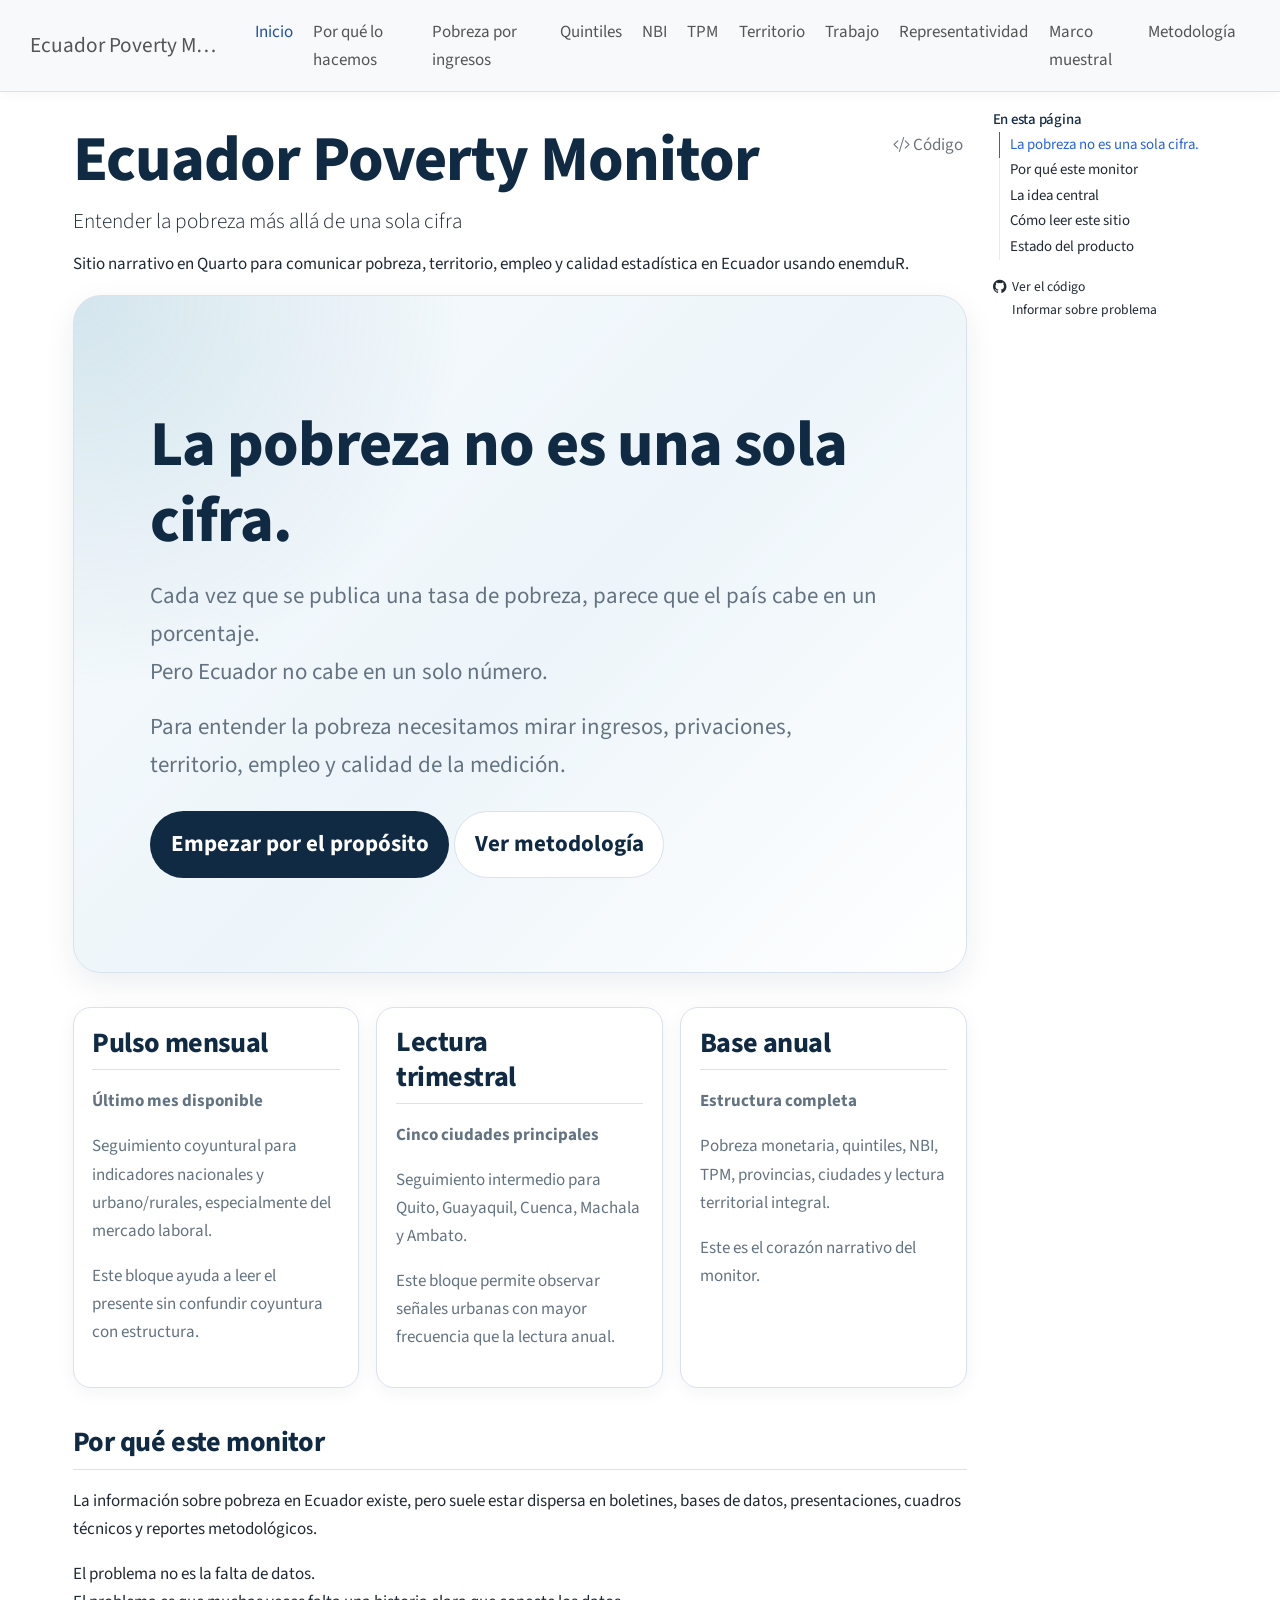
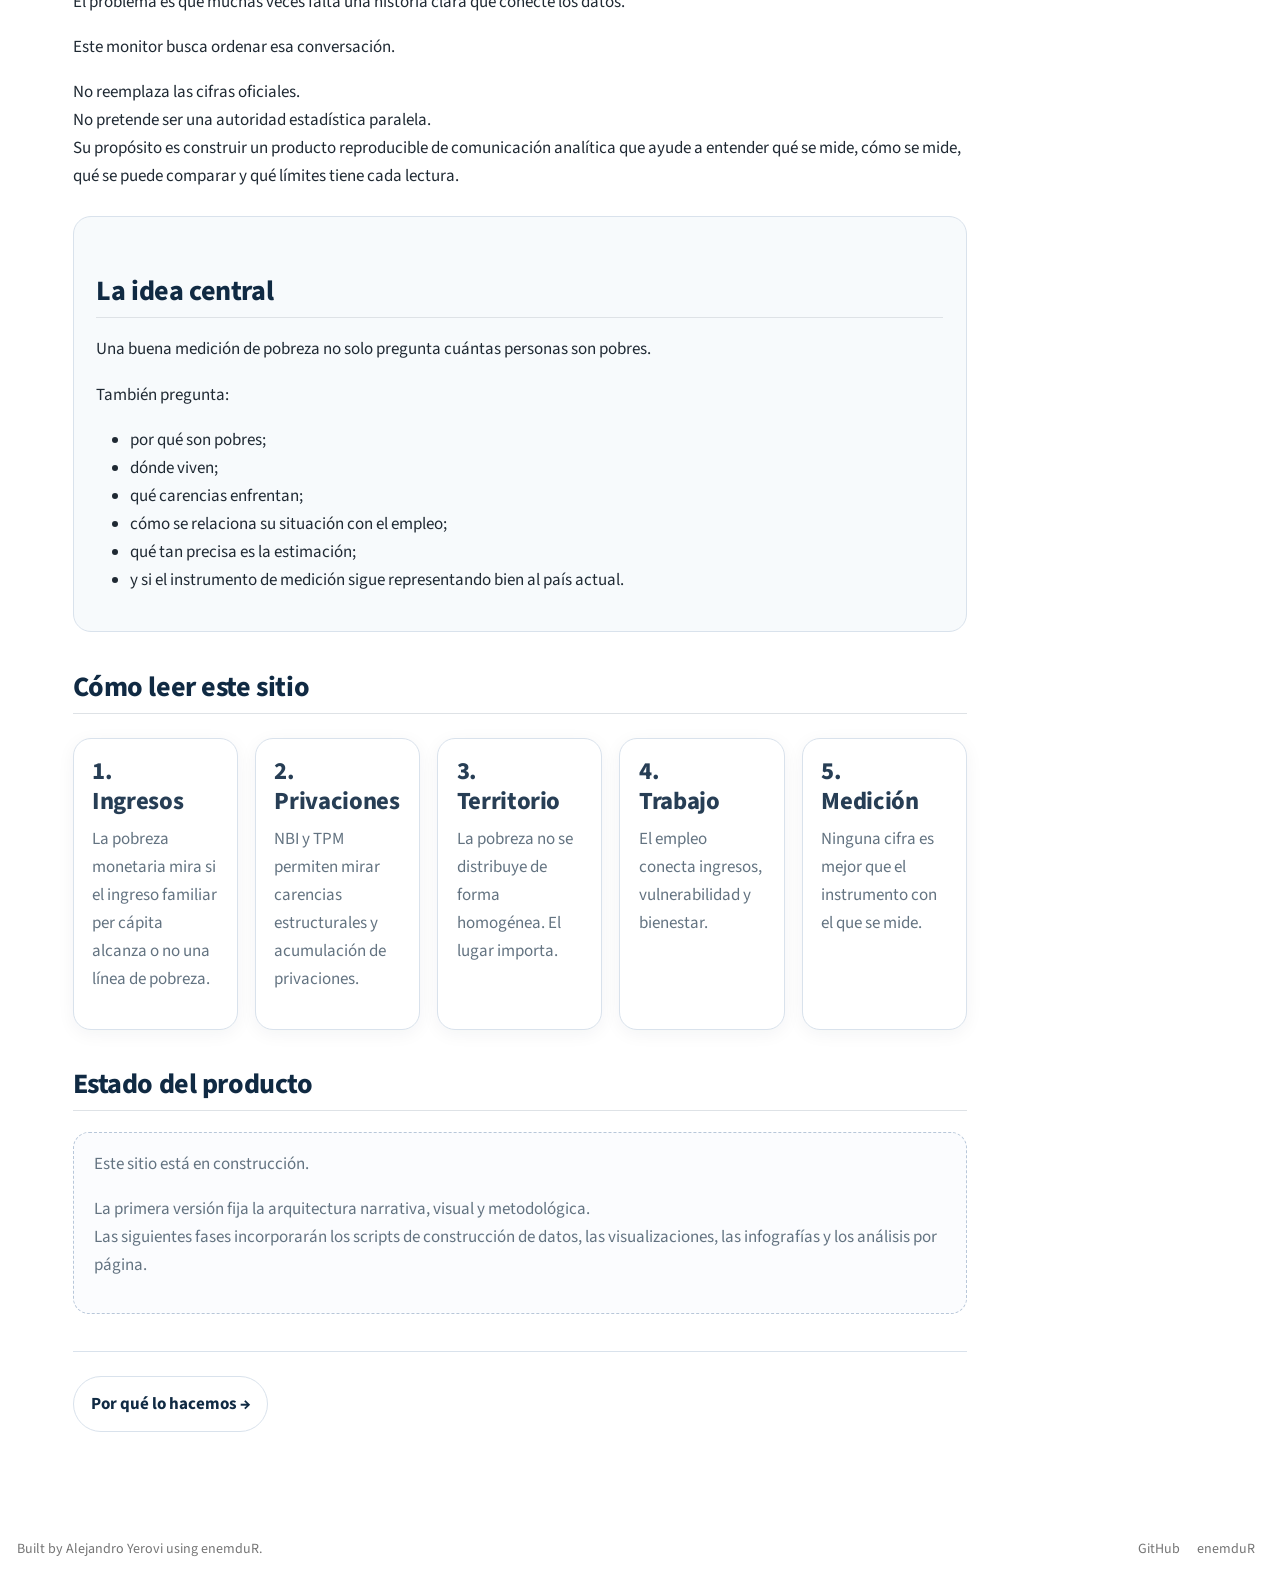
==== docs/index.html @ fe3c4739 "Create initial Quarto scaffold for Ecuador Poverty Monitor" ====
<!DOCTYPE html>
<html xmlns="http://www.w3.org/1999/xhtml" lang="es" xml:lang="es"><head>

<meta charset="utf-8">
<meta name="generator" content="quarto-1.9.37">

<meta name="viewport" content="width=device-width, initial-scale=1.0, user-scalable=yes">

<meta name="description" content="Sitio narrativo en Quarto para comunicar pobreza, territorio, empleo y calidad estadística en Ecuador usando enemduR.">

<title>Ecuador Poverty Monitor</title>
<style>
/* Default styles provided by pandoc.
** See https://pandoc.org/MANUAL.html#variables-for-html for config info.
*/
code{white-space: pre-wrap;}
span.smallcaps{font-variant: small-caps;}
div.columns{display: flex; gap: min(4vw, 1.5em);}
div.column{flex: auto; overflow-x: auto;}
div.hanging-indent{margin-left: 1.5em; text-indent: -1.5em;}
ul.task-list{list-style: none;}
ul.task-list li input[type="checkbox"] {
  width: 0.8em;
  margin: 0 0.8em 0.2em -1em; /* quarto-specific, see https://github.com/quarto-dev/quarto-cli/issues/4556 */ 
  vertical-align: middle;
}
/* CSS for syntax highlighting */
html { -webkit-text-size-adjust: 100%; }
pre > code.sourceCode { white-space: pre; position: relative; }
pre > code.sourceCode > span { display: inline-block; line-height: 1.25; }
pre > code.sourceCode > span:empty { height: 1.2em; }
.sourceCode { overflow: visible; }
code.sourceCode > span { color: inherit; text-decoration: inherit; }
div.sourceCode { margin: 1em 0; }
pre.sourceCode { margin: 0; }
@media screen {
div.sourceCode { overflow: auto; }
}
@media print {
pre > code.sourceCode { white-space: pre-wrap; }
pre > code.sourceCode > span { text-indent: -5em; padding-left: 5em; }
}
pre.numberSource code
  { counter-reset: source-line 0; }
pre.numberSource code > span
  { position: relative; left: -4em; counter-increment: source-line; }
pre.numberSource code > span > a:first-child::before
  { content: counter(source-line);
    position: relative; left: -1em; text-align: right; vertical-align: baseline;
    border: none; display: inline-block;
    -webkit-touch-callout: none; -webkit-user-select: none;
    -khtml-user-select: none; -moz-user-select: none;
    -ms-user-select: none; user-select: none;
    padding: 0 4px; width: 4em;
  }
pre.numberSource { margin-left: 3em;  padding-left: 4px; }
div.sourceCode
  {   }
@media screen {
pre > code.sourceCode > span > a:first-child::before { text-decoration: underline; }
}
</style>


<script src="site_libs/quarto-nav/quarto-nav.js"></script>
<script src="site_libs/quarto-nav/headroom.min.js"></script>
<script src="site_libs/clipboard/clipboard.min.js"></script>
<script src="site_libs/quarto-search/autocomplete.umd.js"></script>
<script src="site_libs/quarto-search/fuse.min.js"></script>
<script src="site_libs/quarto-search/quarto-search.js"></script>
<meta name="quarto:offset" content="./">
<script src="site_libs/quarto-html/quarto.js" type="module"></script>
<script src="site_libs/quarto-html/tabsets/tabsets.js" type="module"></script>
<script src="site_libs/quarto-html/popper.min.js"></script>
<script src="site_libs/quarto-html/tippy.umd.min.js"></script>
<script src="site_libs/quarto-html/anchor.min.js"></script>
<link href="site_libs/quarto-html/tippy.css" rel="stylesheet">
<link href="site_libs/quarto-html/quarto-syntax-highlighting-7f8f88aac4f3542376d5c11b86a4c14d.css" rel="stylesheet" id="quarto-text-highlighting-styles">
<script src="site_libs/bootstrap/bootstrap.min.js"></script>
<link href="site_libs/bootstrap/bootstrap-icons.css" rel="stylesheet">
<link href="site_libs/bootstrap/bootstrap-a0f9fd0d421825b736dc1bbcbcba2219.min.css" rel="stylesheet" append-hash="true" id="quarto-bootstrap" data-mode="light">
<script id="quarto-search-options" type="application/json">{
  "location": "navbar",
  "copy-button": false,
  "collapse-after": 3,
  "panel-placement": "end",
  "type": "overlay",
  "limit": 50,
  "keyboard-shortcut": [
    "f",
    "/",
    "s"
  ],
  "show-item-context": false,
  "language": {
    "search-no-results-text": "No se han encontrado resultados",
    "search-matching-documents-text": "documentos encontrados",
    "search-copy-link-title": "Copiar el enlace en la búsqueda",
    "search-hide-matches-text": "Ocultar resultados adicionales",
    "search-more-match-text": "resultado adicional en este documento",
    "search-more-matches-text": "resultados adicionales en este documento",
    "search-clear-button-title": "Borrar",
    "search-text-placeholder": "",
    "search-detached-cancel-button-title": "Cancelar",
    "search-submit-button-title": "Enviar",
    "search-label": "Buscar"
  }
}</script>
<style>html{ scroll-behavior: smooth; }</style>


<link rel="stylesheet" href="assets/css/site.css">
</head>

<body class="nav-fixed quarto-light">

<div id="quarto-search-results"></div>
  <header id="quarto-header" class="headroom fixed-top">
    <nav class="navbar navbar-expand-lg " data-bs-theme="dark">
      <div class="navbar-container container-fluid">
      <div class="navbar-brand-container mx-auto">
    <a class="navbar-brand" href="./index.html">
    <span class="navbar-title">Ecuador Poverty Monitor</span>
    </a>
  </div>
            <div id="quarto-search" class="" title="Buscar"></div>
          <button class="navbar-toggler" type="button" data-bs-toggle="collapse" data-bs-target="#navbarCollapse" aria-controls="navbarCollapse" role="menu" aria-expanded="false" aria-label="Navegación de palanca" onclick="if (window.quartoToggleHeadroom) { window.quartoToggleHeadroom(); }">
  <span class="navbar-toggler-icon"></span>
</button>
          <div class="collapse navbar-collapse" id="navbarCollapse">
            <ul class="navbar-nav navbar-nav-scroll me-auto">
  <li class="nav-item">
    <a class="nav-link active" href="./index.html" aria-current="page"> 
<span class="menu-text">Inicio</span></a>
  </li>  
  <li class="nav-item">
    <a class="nav-link" href="./pages/01_why-monitor.html"> 
<span class="menu-text">Por qué lo hacemos</span></a>
  </li>  
  <li class="nav-item">
    <a class="nav-link" href="./pages/02_income-poverty.qmd"> 
<span class="menu-text">Pobreza por ingresos</span></a>
  </li>  
  <li class="nav-item">
    <a class="nav-link" href="./pages/03_quintiles.qmd"> 
<span class="menu-text">Quintiles</span></a>
  </li>  
  <li class="nav-item">
    <a class="nav-link" href="./pages/04_nbi.qmd"> 
<span class="menu-text">NBI</span></a>
  </li>  
  <li class="nav-item">
    <a class="nav-link" href="./pages/05_tpm.qmd"> 
<span class="menu-text">TPM</span></a>
  </li>  
  <li class="nav-item">
    <a class="nav-link" href="./pages/06_territory.qmd"> 
<span class="menu-text">Territorio</span></a>
  </li>  
  <li class="nav-item">
    <a class="nav-link" href="./pages/07_labor.qmd"> 
<span class="menu-text">Trabajo</span></a>
  </li>  
  <li class="nav-item">
    <a class="nav-link" href="./pages/08_representativity.qmd"> 
<span class="menu-text">Representatividad</span></a>
  </li>  
  <li class="nav-item">
    <a class="nav-link" href="./pages/09_sampling-frame.qmd"> 
<span class="menu-text">Marco muestral</span></a>
  </li>  
  <li class="nav-item">
    <a class="nav-link" href="./methodology.qmd"> 
<span class="menu-text">Metodología</span></a>
  </li>  
</ul>
          </div> <!-- /navcollapse -->
            <div class="quarto-navbar-tools">
</div>
      </div> <!-- /container-fluid -->
    </nav>
</header>
<!-- content -->
<div id="quarto-content" class="quarto-container page-columns page-rows-contents page-layout-full page-navbar">
<!-- sidebar -->
<!-- margin-sidebar -->
    <div id="quarto-margin-sidebar" class="sidebar margin-sidebar">
        <nav id="TOC" role="doc-toc" class="toc-active">
    <h2 id="toc-title">En esta página</h2>
   
  <ul>
  <li><a href="#la-pobreza-no-es-una-sola-cifra." id="toc-la-pobreza-no-es-una-sola-cifra." class="nav-link active" data-scroll-target="#la-pobreza-no-es-una-sola-cifra.">La pobreza no es una sola cifra.</a></li>
  <li><a href="#por-qué-este-monitor" id="toc-por-qué-este-monitor" class="nav-link" data-scroll-target="#por-qué-este-monitor">Por qué este monitor</a></li>
  <li><a href="#la-idea-central" id="toc-la-idea-central" class="nav-link" data-scroll-target="#la-idea-central">La idea central</a></li>
  <li><a href="#cómo-leer-este-sitio" id="toc-cómo-leer-este-sitio" class="nav-link" data-scroll-target="#cómo-leer-este-sitio">Cómo leer este sitio</a></li>
  <li><a href="#estado-del-producto" id="toc-estado-del-producto" class="nav-link" data-scroll-target="#estado-del-producto">Estado del producto</a></li>
  </ul>
<div class="toc-actions"><ul><li><a href="https://github.com/yerovi84/ecuador-poverty-monitor/blob/main/index.qmd" class="toc-action"><i class="bi bi-github"></i>Ver el código</a></li><li><a href="https://github.com/yerovi84/ecuador-poverty-monitor/issues/new" class="toc-action"><i class="bi empty"></i>Informar sobre problema</a></li></ul></div></nav>
    </div>
<!-- main -->
<main class="content column-page-left" id="quarto-document-content">

<header id="title-block-header" class="quarto-title-block default">
<div class="quarto-title">
<div class="quarto-title-block"><div><h1 class="title">Ecuador Poverty Monitor</h1><button type="button" class="btn code-tools-button" id="quarto-code-tools-source"><i class="bi"></i> Código</button></div></div>
<p class="subtitle lead">Entender la pobreza más allá de una sola cifra</p>
</div>

<div>
  <div class="description">
    Sitio narrativo en Quarto para comunicar pobreza, territorio, empleo y calidad estadística en Ecuador usando enemduR.
  </div>
</div>


<div class="quarto-title-meta column-page-left">

    
  
    
  </div>
  


</header>


<section id="la-pobreza-no-es-una-sola-cifra." class="level1 hero-monitor">
<h1>La pobreza no es una sola cifra.</h1>
<p>Cada vez que se publica una tasa de pobreza, parece que el país cabe en un porcentaje.<br>
Pero Ecuador no cabe en un solo número.</p>
<p>Para entender la pobreza necesitamos mirar ingresos, privaciones, territorio, empleo y calidad de la medición.</p>
<div class="hero-actions">
<p><a href="./pages/01_why-monitor.html" class="btn-monitor btn-primary-monitor">Empezar por el propósito</a> <a href="methodology.qmd" class="btn-monitor btn-secondary-monitor">Ver metodología</a></p>
</div>
</section>
<div class="monitor-grid">
<section id="pulso-mensual" class="level2 monitor-card">
<h2 class="anchored" data-anchor-id="pulso-mensual">Pulso mensual</h2>
<p><strong>Último mes disponible</strong></p>
<p>Seguimiento coyuntural para indicadores nacionales y urbano/rurales, especialmente del mercado laboral.</p>
<p>Este bloque ayuda a leer el presente sin confundir coyuntura con estructura.</p>
</section>
<section id="lectura-trimestral" class="level2 monitor-card">
<h2 class="anchored" data-anchor-id="lectura-trimestral">Lectura trimestral</h2>
<p><strong>Cinco ciudades principales</strong></p>
<p>Seguimiento intermedio para Quito, Guayaquil, Cuenca, Machala y Ambato.</p>
<p>Este bloque permite observar señales urbanas con mayor frecuencia que la lectura anual.</p>
</section>
<section id="base-anual" class="level2 monitor-card">
<h2 class="anchored" data-anchor-id="base-anual">Base anual</h2>
<p><strong>Estructura completa</strong></p>
<p>Pobreza monetaria, quintiles, NBI, TPM, provincias, ciudades y lectura territorial integral.</p>
<p>Este es el corazón narrativo del monitor.</p>
</section>
</div>
<section id="por-qué-este-monitor" class="level2">
<h2 class="anchored" data-anchor-id="por-qué-este-monitor">Por qué este monitor</h2>
<p>La información sobre pobreza en Ecuador existe, pero suele estar dispersa en boletines, bases de datos, presentaciones, cuadros técnicos y reportes metodológicos.</p>
<p>El problema no es la falta de datos.<br>
El problema es que muchas veces falta una historia clara que conecte los datos.</p>
<p>Este monitor busca ordenar esa conversación.</p>
<p>No reemplaza las cifras oficiales.<br>
No pretende ser una autoridad estadística paralela.<br>
Su propósito es construir un producto reproducible de comunicación analítica que ayude a entender qué se mide, cómo se mide, qué se puede comparar y qué límites tiene cada lectura.</p>
</section>
<section id="la-idea-central" class="level2 insight-box">
<h2 class="anchored" data-anchor-id="la-idea-central">La idea central</h2>
<p>Una buena medición de pobreza no solo pregunta cuántas personas son pobres.</p>
<p>También pregunta:</p>
<ul>
<li>por qué son pobres;</li>
<li>dónde viven;</li>
<li>qué carencias enfrentan;</li>
<li>cómo se relaciona su situación con el empleo;</li>
<li>qué tan precisa es la estimación;</li>
<li>y si el instrumento de medición sigue representando bien al país actual.</li>
</ul>
</section>
<section id="cómo-leer-este-sitio" class="level2">
<h2 class="anchored" data-anchor-id="cómo-leer-este-sitio">Cómo leer este sitio</h2>
<div class="story-steps">
<section id="ingresos" class="level3 story-step">
<h3 class="anchored" data-anchor-id="ingresos">1. Ingresos</h3>
<p>La pobreza monetaria mira si el ingreso familiar per cápita alcanza o no una línea de pobreza.</p>
</section>
<section id="privaciones" class="level3 story-step">
<h3 class="anchored" data-anchor-id="privaciones">2. Privaciones</h3>
<p>NBI y TPM permiten mirar carencias estructurales y acumulación de privaciones.</p>
</section>
<section id="territorio" class="level3 story-step">
<h3 class="anchored" data-anchor-id="territorio">3. Territorio</h3>
<p>La pobreza no se distribuye de forma homogénea. El lugar importa.</p>
</section>
<section id="trabajo" class="level3 story-step">
<h3 class="anchored" data-anchor-id="trabajo">4. Trabajo</h3>
<p>El empleo conecta ingresos, vulnerabilidad y bienestar.</p>
</section>
<section id="medición" class="level3 story-step">
<h3 class="anchored" data-anchor-id="medición">5. Medición</h3>
<p>Ninguna cifra es mejor que el instrumento con el que se mide.</p>
</section>
</div>
</section>
<section id="estado-del-producto" class="level2">
<h2 class="anchored" data-anchor-id="estado-del-producto">Estado del producto</h2>
<div class="note-box">
<p>Este sitio está en construcción.</p>
<p>La primera versión fija la arquitectura narrativa, visual y metodológica.<br>
Las siguientes fases incorporarán los scripts de construcción de datos, las visualizaciones, las infografías y los análisis por página.</p>
</div>
<div class="page-nav">
<p><a href="./pages/01_why-monitor.html">Por qué lo hacemos →</a></p>
</div>


<!-- -->

</section>

</main> <!-- /main -->
<script id="quarto-html-after-body" type="application/javascript">
  window.document.addEventListener("DOMContentLoaded", function (event) {
    const icon = "";
    const anchorJS = new window.AnchorJS();
    anchorJS.options = {
      placement: 'right',
      icon: icon
    };
    anchorJS.add('.anchored');
    const isCodeAnnotation = (el) => {
      for (const clz of el.classList) {
        if (clz.startsWith('code-annotation-')) {                     
          return true;
        }
      }
      return false;
    }
    const onCopySuccess = function(e) {
      // button target
      const button = e.trigger;
      // don't keep focus
      button.blur();
      // flash "checked"
      button.classList.add('code-copy-button-checked');
      var currentTitle = button.getAttribute("title");
      button.setAttribute("title", "Copiado");
      let tooltip;
      if (window.bootstrap) {
        button.setAttribute("data-bs-toggle", "tooltip");
        button.setAttribute("data-bs-placement", "left");
        button.setAttribute("data-bs-title", "Copiado");
        tooltip = new bootstrap.Tooltip(button, 
          { trigger: "manual", 
            customClass: "code-copy-button-tooltip",
            offset: [0, -8]});
        tooltip.show();    
      }
      setTimeout(function() {
        if (tooltip) {
          tooltip.hide();
          button.removeAttribute("data-bs-title");
          button.removeAttribute("data-bs-toggle");
          button.removeAttribute("data-bs-placement");
        }
        button.setAttribute("title", currentTitle);
        button.classList.remove('code-copy-button-checked');
      }, 1000);
      // clear code selection
      e.clearSelection();
    }
    const getTextToCopy = function(trigger) {
      const outerScaffold = trigger.parentElement.cloneNode(true);
      const codeEl = outerScaffold.querySelector('code');
      for (const childEl of codeEl.children) {
        if (isCodeAnnotation(childEl)) {
          childEl.remove();
        }
      }
      return codeEl.innerText;
    }
    const clipboard = new window.ClipboardJS('.code-copy-button:not([data-in-quarto-modal])', {
      text: getTextToCopy
    });
    clipboard.on('success', onCopySuccess);
    if (window.document.getElementById('quarto-embedded-source-code-modal')) {
      const clipboardModal = new window.ClipboardJS('.code-copy-button[data-in-quarto-modal]', {
        text: getTextToCopy,
        container: window.document.getElementById('quarto-embedded-source-code-modal')
      });
      clipboardModal.on('success', onCopySuccess);
    }
    const viewSource = window.document.getElementById('quarto-view-source') ||
                       window.document.getElementById('quarto-code-tools-source');
    if (viewSource) {
      const sourceUrl = viewSource.getAttribute("data-quarto-source-url");
      viewSource.addEventListener("click", function(e) {
        if (sourceUrl) {
          // rstudio viewer pane
          if (/\bcapabilities=\b/.test(window.location)) {
            window.open(sourceUrl);
          } else {
            window.location.href = sourceUrl;
          }
        } else {
          const modal = new bootstrap.Modal(document.getElementById('quarto-embedded-source-code-modal'));
          modal.show();
        }
        return false;
      });
    }
    function toggleCodeHandler(show) {
      return function(e) {
        const detailsSrc = window.document.querySelectorAll(".cell > details > .sourceCode");
        for (let i=0; i<detailsSrc.length; i++) {
          const details = detailsSrc[i].parentElement;
          if (show) {
            details.open = true;
          } else {
            details.removeAttribute("open");
          }
        }
        const cellCodeDivs = window.document.querySelectorAll(".cell > .sourceCode");
        const fromCls = show ? "hidden" : "unhidden";
        const toCls = show ? "unhidden" : "hidden";
        for (let i=0; i<cellCodeDivs.length; i++) {
          const codeDiv = cellCodeDivs[i];
          if (codeDiv.classList.contains(fromCls)) {
            codeDiv.classList.remove(fromCls);
            codeDiv.classList.add(toCls);
          } 
        }
        return false;
      }
    }
    const hideAllCode = window.document.getElementById("quarto-hide-all-code");
    if (hideAllCode) {
      hideAllCode.addEventListener("click", toggleCodeHandler(false));
    }
    const showAllCode = window.document.getElementById("quarto-show-all-code");
    if (showAllCode) {
      showAllCode.addEventListener("click", toggleCodeHandler(true));
    }
      var localhostRegex = new RegExp(/^(?:http|https):\/\/localhost\:?[0-9]*\//);
      var mailtoRegex = new RegExp(/^mailto:/);
        var filterRegex = new RegExp("https:\/\/yerovi84\.github\.io\/ecuador-poverty-monitor");
      var isInternal = (href) => {
          return filterRegex.test(href) || localhostRegex.test(href) || mailtoRegex.test(href);
      }
      // Inspect non-navigation links and adorn them if external
     var links = window.document.querySelectorAll('a[href]:not(.nav-link):not(.navbar-brand):not(.toc-action):not(.sidebar-link):not(.sidebar-item-toggle):not(.pagination-link):not(.no-external):not([aria-hidden]):not(.dropdown-item):not(.quarto-navigation-tool):not(.about-link)');
      for (var i=0; i<links.length; i++) {
        const link = links[i];
        if (!isInternal(link.href)) {
          // undo the damage that might have been done by quarto-nav.js in the case of
          // links that we want to consider external
          if (link.dataset.originalHref !== undefined) {
            link.href = link.dataset.originalHref;
          }
            // target, if specified
            link.setAttribute("target", "_blank");
            if (link.getAttribute("rel") === null) {
              link.setAttribute("rel", "noopener");
            }
        }
      }
    function tippyHover(el, contentFn, onTriggerFn, onUntriggerFn) {
      const config = {
        allowHTML: true,
        maxWidth: 500,
        delay: 100,
        arrow: false,
        appendTo: function(el) {
            return el.parentElement;
        },
        interactive: true,
        interactiveBorder: 10,
        theme: 'quarto',
        placement: 'bottom-start',
      };
      if (contentFn) {
        config.content = contentFn;
      }
      if (onTriggerFn) {
        config.onTrigger = onTriggerFn;
      }
      if (onUntriggerFn) {
        config.onUntrigger = onUntriggerFn;
      }
      window.tippy(el, config); 
    }
    const noterefs = window.document.querySelectorAll('a[role="doc-noteref"]');
    for (var i=0; i<noterefs.length; i++) {
      const ref = noterefs[i];
      tippyHover(ref, function() {
        // use id or data attribute instead here
        let href = ref.getAttribute('data-footnote-href') || ref.getAttribute('href');
        try { href = new URL(href).hash; } catch {}
        const id = href.replace(/^#\/?/, "");
        const note = window.document.getElementById(id);
        if (note) {
          return note.innerHTML;
        } else {
          return "";
        }
      });
    }
    const xrefs = window.document.querySelectorAll('a.quarto-xref');
    const processXRef = (id, note) => {
      // Strip column container classes
      const stripColumnClz = (el) => {
        el.classList.remove("page-full", "page-columns");
        if (el.children) {
          for (const child of el.children) {
            stripColumnClz(child);
          }
        }
      }
      stripColumnClz(note)
      if (id === null || id.startsWith('sec-')) {
        // Special case sections, only their first couple elements
        const container = document.createElement("div");
        if (note.children && note.children.length > 2) {
          container.appendChild(note.children[0].cloneNode(true));
          for (let i = 1; i < note.children.length; i++) {
            const child = note.children[i];
            if (child.tagName === "P" && child.innerText === "") {
              continue;
            } else {
              container.appendChild(child.cloneNode(true));
              break;
            }
          }
          if (window.Quarto?.typesetMath) {
            window.Quarto.typesetMath(container);
          }
          return container.innerHTML
        } else {
          if (window.Quarto?.typesetMath) {
            window.Quarto.typesetMath(note);
          }
          return note.innerHTML;
        }
      } else {
        // Remove any anchor links if they are present
        const anchorLink = note.querySelector('a.anchorjs-link');
        if (anchorLink) {
          anchorLink.remove();
        }
        if (window.Quarto?.typesetMath) {
          window.Quarto.typesetMath(note);
        }
        if (note.classList.contains("callout")) {
          return note.outerHTML;
        } else {
          return note.innerHTML;
        }
      }
    }
    for (var i=0; i<xrefs.length; i++) {
      const xref = xrefs[i];
      tippyHover(xref, undefined, function(instance) {
        instance.disable();
        let url = xref.getAttribute('href');
        let hash = undefined; 
        if (url.startsWith('#')) {
          hash = url;
        } else {
          try { hash = new URL(url).hash; } catch {}
        }
        if (hash) {
          const id = hash.replace(/^#\/?/, "");
          const note = window.document.getElementById(id);
          if (note !== null) {
            try {
              const html = processXRef(id, note.cloneNode(true));
              instance.setContent(html);
            } finally {
              instance.enable();
              instance.show();
            }
          } else {
            // See if we can fetch this
            fetch(url.split('#')[0])
            .then(res => res.text())
            .then(html => {
              const parser = new DOMParser();
              const htmlDoc = parser.parseFromString(html, "text/html");
              const note = htmlDoc.getElementById(id);
              if (note !== null) {
                const html = processXRef(id, note);
                instance.setContent(html);
              } 
            }).finally(() => {
              instance.enable();
              instance.show();
            });
          }
        } else {
          // See if we can fetch a full url (with no hash to target)
          // This is a special case and we should probably do some content thinning / targeting
          fetch(url)
          .then(res => res.text())
          .then(html => {
            const parser = new DOMParser();
            const htmlDoc = parser.parseFromString(html, "text/html");
            const note = htmlDoc.querySelector('main.content');
            if (note !== null) {
              // This should only happen for chapter cross references
              // (since there is no id in the URL)
              // remove the first header
              if (note.children.length > 0 && note.children[0].tagName === "HEADER") {
                note.children[0].remove();
              }
              const html = processXRef(null, note);
              instance.setContent(html);
            } 
          }).finally(() => {
            instance.enable();
            instance.show();
          });
        }
      }, function(instance) {
      });
    }
        let selectedAnnoteEl;
        const selectorForAnnotation = ( cell, annotation) => {
          let cellAttr = 'data-code-cell="' + cell + '"';
          let lineAttr = 'data-code-annotation="' +  annotation + '"';
          const selector = 'span[' + cellAttr + '][' + lineAttr + ']';
          return selector;
        }
        const selectCodeLines = (annoteEl) => {
          const doc = window.document;
          const targetCell = annoteEl.getAttribute("data-target-cell");
          const targetAnnotation = annoteEl.getAttribute("data-target-annotation");
          const annoteSpan = window.document.querySelector(selectorForAnnotation(targetCell, targetAnnotation));
          const lines = annoteSpan.getAttribute("data-code-lines").split(",");
          const lineIds = lines.map((line) => {
            return targetCell + "-" + line;
          })
          let top = null;
          let height = null;
          let parent = null;
          if (lineIds.length > 0) {
              //compute the position of the single el (top and bottom and make a div)
              const el = window.document.getElementById(lineIds[0]);
              top = el.offsetTop;
              height = el.offsetHeight;
              parent = el.parentElement.parentElement;
            if (lineIds.length > 1) {
              const lastEl = window.document.getElementById(lineIds[lineIds.length - 1]);
              const bottom = lastEl.offsetTop + lastEl.offsetHeight;
              height = bottom - top;
            }
            if (top !== null && height !== null && parent !== null) {
              // cook up a div (if necessary) and position it 
              let div = window.document.getElementById("code-annotation-line-highlight");
              if (div === null) {
                div = window.document.createElement("div");
                div.setAttribute("id", "code-annotation-line-highlight");
                div.style.position = 'absolute';
                parent.appendChild(div);
              }
              div.style.top = top - 2 + "px";
              div.style.height = height + 4 + "px";
              div.style.left = 0;
              let gutterDiv = window.document.getElementById("code-annotation-line-highlight-gutter");
              if (gutterDiv === null) {
                gutterDiv = window.document.createElement("div");
                gutterDiv.setAttribute("id", "code-annotation-line-highlight-gutter");
                gutterDiv.style.position = 'absolute';
                const codeCell = window.document.getElementById(targetCell);
                const gutter = codeCell.querySelector('.code-annotation-gutter');
                gutter.appendChild(gutterDiv);
              }
              gutterDiv.style.top = top - 2 + "px";
              gutterDiv.style.height = height + 4 + "px";
            }
            selectedAnnoteEl = annoteEl;
          }
        };
        const unselectCodeLines = () => {
          const elementsIds = ["code-annotation-line-highlight", "code-annotation-line-highlight-gutter"];
          elementsIds.forEach((elId) => {
            const div = window.document.getElementById(elId);
            if (div) {
              div.remove();
            }
          });
          selectedAnnoteEl = undefined;
        };
          // Handle positioning of the toggle
      window.addEventListener(
        "resize",
        throttle(() => {
          elRect = undefined;
          if (selectedAnnoteEl) {
            selectCodeLines(selectedAnnoteEl);
          }
        }, 10)
      );
      function throttle(fn, ms) {
      let throttle = false;
      let timer;
        return (...args) => {
          if(!throttle) { // first call gets through
              fn.apply(this, args);
              throttle = true;
          } else { // all the others get throttled
              if(timer) clearTimeout(timer); // cancel #2
              timer = setTimeout(() => {
                fn.apply(this, args);
                timer = throttle = false;
              }, ms);
          }
        };
      }
        // Attach click handler to the DT
        const annoteDls = window.document.querySelectorAll('dt[data-target-cell]');
        for (const annoteDlNode of annoteDls) {
          annoteDlNode.addEventListener('click', (event) => {
            const clickedEl = event.target;
            if (clickedEl !== selectedAnnoteEl) {
              unselectCodeLines();
              const activeEl = window.document.querySelector('dt[data-target-cell].code-annotation-active');
              if (activeEl) {
                activeEl.classList.remove('code-annotation-active');
              }
              selectCodeLines(clickedEl);
              clickedEl.classList.add('code-annotation-active');
            } else {
              // Unselect the line
              unselectCodeLines();
              clickedEl.classList.remove('code-annotation-active');
            }
          });
        }
    const findCites = (el) => {
      const parentEl = el.parentElement;
      if (parentEl) {
        const cites = parentEl.dataset.cites;
        if (cites) {
          return {
            el,
            cites: cites.split(' ')
          };
        } else {
          return findCites(el.parentElement)
        }
      } else {
        return undefined;
      }
    };
    var bibliorefs = window.document.querySelectorAll('a[role="doc-biblioref"]');
    for (var i=0; i<bibliorefs.length; i++) {
      const ref = bibliorefs[i];
      const citeInfo = findCites(ref);
      if (citeInfo) {
        tippyHover(citeInfo.el, function() {
          var popup = window.document.createElement('div');
          citeInfo.cites.forEach(function(cite) {
            var citeDiv = window.document.createElement('div');
            citeDiv.classList.add('hanging-indent');
            citeDiv.classList.add('csl-entry');
            var biblioDiv = window.document.getElementById('ref-' + cite);
            if (biblioDiv) {
              citeDiv.innerHTML = biblioDiv.innerHTML;
            }
            popup.appendChild(citeDiv);
          });
          return popup.innerHTML;
        });
      }
    }
  });
  </script><div class="modal fade" id="quarto-embedded-source-code-modal" tabindex="-1" aria-labelledby="quarto-embedded-source-code-modal-label" aria-hidden="true"><div class="modal-dialog modal-dialog-scrollable"><div class="modal-content"><div class="modal-header"><h5 class="modal-title" id="quarto-embedded-source-code-modal-label">Ejecutar el código</h5><button class="btn-close" data-bs-dismiss="modal"></button></div><div class="modal-body"><div class="">
<div class="code-copy-outer-scaffold"><div class="sourceCode" id="cb1" data-shortcodes="false"><pre class="sourceCode markdown code-with-copy"><code class="sourceCode markdown"><span id="cb1-1"><a href="#cb1-1" aria-hidden="true" tabindex="-1"></a><span class="co">---</span></span>
<span id="cb1-2"><a href="#cb1-2" aria-hidden="true" tabindex="-1"></a><span class="an">title:</span><span class="co"> "Ecuador Poverty Monitor"</span></span>
<span id="cb1-3"><a href="#cb1-3" aria-hidden="true" tabindex="-1"></a><span class="an">subtitle:</span><span class="co"> "Entender la pobreza más allá de una sola cifra"</span></span>
<span id="cb1-4"><a href="#cb1-4" aria-hidden="true" tabindex="-1"></a><span class="an">description:</span><span class="co"> "Sitio narrativo en Quarto para comunicar pobreza, territorio, empleo y calidad estadística en Ecuador usando enemduR."</span></span>
<span id="cb1-5"><a href="#cb1-5" aria-hidden="true" tabindex="-1"></a><span class="an">format:</span></span>
<span id="cb1-6"><a href="#cb1-6" aria-hidden="true" tabindex="-1"></a><span class="co">  html:</span></span>
<span id="cb1-7"><a href="#cb1-7" aria-hidden="true" tabindex="-1"></a><span class="co">    page-layout: full</span></span>
<span id="cb1-8"><a href="#cb1-8" aria-hidden="true" tabindex="-1"></a><span class="co">---</span></span>
<span id="cb1-9"><a href="#cb1-9" aria-hidden="true" tabindex="-1"></a></span>
<span id="cb1-10"><a href="#cb1-10" aria-hidden="true" tabindex="-1"></a>::: {.hero-monitor}</span>
<span id="cb1-11"><a href="#cb1-11" aria-hidden="true" tabindex="-1"></a><span class="fu"># La pobreza no es una sola cifra.</span></span>
<span id="cb1-12"><a href="#cb1-12" aria-hidden="true" tabindex="-1"></a></span>
<span id="cb1-13"><a href="#cb1-13" aria-hidden="true" tabindex="-1"></a>Cada vez que se publica una tasa de pobreza, parece que el país cabe en un porcentaje.  </span>
<span id="cb1-14"><a href="#cb1-14" aria-hidden="true" tabindex="-1"></a>Pero Ecuador no cabe en un solo número.</span>
<span id="cb1-15"><a href="#cb1-15" aria-hidden="true" tabindex="-1"></a></span>
<span id="cb1-16"><a href="#cb1-16" aria-hidden="true" tabindex="-1"></a>Para entender la pobreza necesitamos mirar ingresos, privaciones, territorio, empleo y calidad de la medición.</span>
<span id="cb1-17"><a href="#cb1-17" aria-hidden="true" tabindex="-1"></a></span>
<span id="cb1-18"><a href="#cb1-18" aria-hidden="true" tabindex="-1"></a>::: {.hero-actions}</span>
<span id="cb1-19"><a href="#cb1-19" aria-hidden="true" tabindex="-1"></a><span class="co">[</span><span class="ot">Empezar por el propósito</span><span class="co">](pages/01_why-monitor.qmd)</span>{.btn-monitor .btn-primary-monitor}</span>
<span id="cb1-20"><a href="#cb1-20" aria-hidden="true" tabindex="-1"></a><span class="co">[</span><span class="ot">Ver metodología</span><span class="co">](methodology.qmd)</span>{.btn-monitor .btn-secondary-monitor}</span>
<span id="cb1-21"><a href="#cb1-21" aria-hidden="true" tabindex="-1"></a>:::</span>
<span id="cb1-22"><a href="#cb1-22" aria-hidden="true" tabindex="-1"></a>:::</span>
<span id="cb1-23"><a href="#cb1-23" aria-hidden="true" tabindex="-1"></a></span>
<span id="cb1-24"><a href="#cb1-24" aria-hidden="true" tabindex="-1"></a>::: {.monitor-grid}</span>
<span id="cb1-25"><a href="#cb1-25" aria-hidden="true" tabindex="-1"></a></span>
<span id="cb1-26"><a href="#cb1-26" aria-hidden="true" tabindex="-1"></a>::: {.monitor-card}</span>
<span id="cb1-27"><a href="#cb1-27" aria-hidden="true" tabindex="-1"></a><span class="fu">## Pulso mensual</span></span>
<span id="cb1-28"><a href="#cb1-28" aria-hidden="true" tabindex="-1"></a></span>
<span id="cb1-29"><a href="#cb1-29" aria-hidden="true" tabindex="-1"></a>**Último mes disponible**</span>
<span id="cb1-30"><a href="#cb1-30" aria-hidden="true" tabindex="-1"></a></span>
<span id="cb1-31"><a href="#cb1-31" aria-hidden="true" tabindex="-1"></a>Seguimiento coyuntural para indicadores nacionales y urbano/rurales, especialmente del mercado laboral.</span>
<span id="cb1-32"><a href="#cb1-32" aria-hidden="true" tabindex="-1"></a></span>
<span id="cb1-33"><a href="#cb1-33" aria-hidden="true" tabindex="-1"></a>Este bloque ayuda a leer el presente sin confundir coyuntura con estructura.</span>
<span id="cb1-34"><a href="#cb1-34" aria-hidden="true" tabindex="-1"></a>:::</span>
<span id="cb1-35"><a href="#cb1-35" aria-hidden="true" tabindex="-1"></a></span>
<span id="cb1-36"><a href="#cb1-36" aria-hidden="true" tabindex="-1"></a>::: {.monitor-card}</span>
<span id="cb1-37"><a href="#cb1-37" aria-hidden="true" tabindex="-1"></a><span class="fu">## Lectura trimestral</span></span>
<span id="cb1-38"><a href="#cb1-38" aria-hidden="true" tabindex="-1"></a></span>
<span id="cb1-39"><a href="#cb1-39" aria-hidden="true" tabindex="-1"></a>**Cinco ciudades principales**</span>
<span id="cb1-40"><a href="#cb1-40" aria-hidden="true" tabindex="-1"></a></span>
<span id="cb1-41"><a href="#cb1-41" aria-hidden="true" tabindex="-1"></a>Seguimiento intermedio para Quito, Guayaquil, Cuenca, Machala y Ambato.</span>
<span id="cb1-42"><a href="#cb1-42" aria-hidden="true" tabindex="-1"></a></span>
<span id="cb1-43"><a href="#cb1-43" aria-hidden="true" tabindex="-1"></a>Este bloque permite observar señales urbanas con mayor frecuencia que la lectura anual.</span>
<span id="cb1-44"><a href="#cb1-44" aria-hidden="true" tabindex="-1"></a>:::</span>
<span id="cb1-45"><a href="#cb1-45" aria-hidden="true" tabindex="-1"></a></span>
<span id="cb1-46"><a href="#cb1-46" aria-hidden="true" tabindex="-1"></a>::: {.monitor-card}</span>
<span id="cb1-47"><a href="#cb1-47" aria-hidden="true" tabindex="-1"></a><span class="fu">## Base anual</span></span>
<span id="cb1-48"><a href="#cb1-48" aria-hidden="true" tabindex="-1"></a></span>
<span id="cb1-49"><a href="#cb1-49" aria-hidden="true" tabindex="-1"></a>**Estructura completa**</span>
<span id="cb1-50"><a href="#cb1-50" aria-hidden="true" tabindex="-1"></a></span>
<span id="cb1-51"><a href="#cb1-51" aria-hidden="true" tabindex="-1"></a>Pobreza monetaria, quintiles, NBI, TPM, provincias, ciudades y lectura territorial integral.</span>
<span id="cb1-52"><a href="#cb1-52" aria-hidden="true" tabindex="-1"></a></span>
<span id="cb1-53"><a href="#cb1-53" aria-hidden="true" tabindex="-1"></a>Este es el corazón narrativo del monitor.</span>
<span id="cb1-54"><a href="#cb1-54" aria-hidden="true" tabindex="-1"></a>:::</span>
<span id="cb1-55"><a href="#cb1-55" aria-hidden="true" tabindex="-1"></a></span>
<span id="cb1-56"><a href="#cb1-56" aria-hidden="true" tabindex="-1"></a>:::</span>
<span id="cb1-57"><a href="#cb1-57" aria-hidden="true" tabindex="-1"></a></span>
<span id="cb1-58"><a href="#cb1-58" aria-hidden="true" tabindex="-1"></a><span class="fu">## Por qué este monitor</span></span>
<span id="cb1-59"><a href="#cb1-59" aria-hidden="true" tabindex="-1"></a></span>
<span id="cb1-60"><a href="#cb1-60" aria-hidden="true" tabindex="-1"></a>La información sobre pobreza en Ecuador existe, pero suele estar dispersa en boletines, bases de datos, presentaciones, cuadros técnicos y reportes metodológicos.</span>
<span id="cb1-61"><a href="#cb1-61" aria-hidden="true" tabindex="-1"></a></span>
<span id="cb1-62"><a href="#cb1-62" aria-hidden="true" tabindex="-1"></a>El problema no es la falta de datos.  </span>
<span id="cb1-63"><a href="#cb1-63" aria-hidden="true" tabindex="-1"></a>El problema es que muchas veces falta una historia clara que conecte los datos.</span>
<span id="cb1-64"><a href="#cb1-64" aria-hidden="true" tabindex="-1"></a></span>
<span id="cb1-65"><a href="#cb1-65" aria-hidden="true" tabindex="-1"></a>Este monitor busca ordenar esa conversación.</span>
<span id="cb1-66"><a href="#cb1-66" aria-hidden="true" tabindex="-1"></a></span>
<span id="cb1-67"><a href="#cb1-67" aria-hidden="true" tabindex="-1"></a>No reemplaza las cifras oficiales.  </span>
<span id="cb1-68"><a href="#cb1-68" aria-hidden="true" tabindex="-1"></a>No pretende ser una autoridad estadística paralela.  </span>
<span id="cb1-69"><a href="#cb1-69" aria-hidden="true" tabindex="-1"></a>Su propósito es construir un producto reproducible de comunicación analítica que ayude a entender qué se mide, cómo se mide, qué se puede comparar y qué límites tiene cada lectura.</span>
<span id="cb1-70"><a href="#cb1-70" aria-hidden="true" tabindex="-1"></a></span>
<span id="cb1-71"><a href="#cb1-71" aria-hidden="true" tabindex="-1"></a>::: {.insight-box}</span>
<span id="cb1-72"><a href="#cb1-72" aria-hidden="true" tabindex="-1"></a><span class="fu">## La idea central</span></span>
<span id="cb1-73"><a href="#cb1-73" aria-hidden="true" tabindex="-1"></a></span>
<span id="cb1-74"><a href="#cb1-74" aria-hidden="true" tabindex="-1"></a>Una buena medición de pobreza no solo pregunta cuántas personas son pobres.</span>
<span id="cb1-75"><a href="#cb1-75" aria-hidden="true" tabindex="-1"></a></span>
<span id="cb1-76"><a href="#cb1-76" aria-hidden="true" tabindex="-1"></a>También pregunta:</span>
<span id="cb1-77"><a href="#cb1-77" aria-hidden="true" tabindex="-1"></a></span>
<span id="cb1-78"><a href="#cb1-78" aria-hidden="true" tabindex="-1"></a><span class="ss">- </span>por qué son pobres;</span>
<span id="cb1-79"><a href="#cb1-79" aria-hidden="true" tabindex="-1"></a><span class="ss">- </span>dónde viven;</span>
<span id="cb1-80"><a href="#cb1-80" aria-hidden="true" tabindex="-1"></a><span class="ss">- </span>qué carencias enfrentan;</span>
<span id="cb1-81"><a href="#cb1-81" aria-hidden="true" tabindex="-1"></a><span class="ss">- </span>cómo se relaciona su situación con el empleo;</span>
<span id="cb1-82"><a href="#cb1-82" aria-hidden="true" tabindex="-1"></a><span class="ss">- </span>qué tan precisa es la estimación;</span>
<span id="cb1-83"><a href="#cb1-83" aria-hidden="true" tabindex="-1"></a><span class="ss">- </span>y si el instrumento de medición sigue representando bien al país actual.</span>
<span id="cb1-84"><a href="#cb1-84" aria-hidden="true" tabindex="-1"></a>:::</span>
<span id="cb1-85"><a href="#cb1-85" aria-hidden="true" tabindex="-1"></a></span>
<span id="cb1-86"><a href="#cb1-86" aria-hidden="true" tabindex="-1"></a><span class="fu">## Cómo leer este sitio</span></span>
<span id="cb1-87"><a href="#cb1-87" aria-hidden="true" tabindex="-1"></a></span>
<span id="cb1-88"><a href="#cb1-88" aria-hidden="true" tabindex="-1"></a>::: {.story-steps}</span>
<span id="cb1-89"><a href="#cb1-89" aria-hidden="true" tabindex="-1"></a></span>
<span id="cb1-90"><a href="#cb1-90" aria-hidden="true" tabindex="-1"></a>::: {.story-step}</span>
<span id="cb1-91"><a href="#cb1-91" aria-hidden="true" tabindex="-1"></a><span class="fu">### 1. Ingresos</span></span>
<span id="cb1-92"><a href="#cb1-92" aria-hidden="true" tabindex="-1"></a></span>
<span id="cb1-93"><a href="#cb1-93" aria-hidden="true" tabindex="-1"></a>La pobreza monetaria mira si el ingreso familiar per cápita alcanza o no una línea de pobreza.</span>
<span id="cb1-94"><a href="#cb1-94" aria-hidden="true" tabindex="-1"></a>:::</span>
<span id="cb1-95"><a href="#cb1-95" aria-hidden="true" tabindex="-1"></a></span>
<span id="cb1-96"><a href="#cb1-96" aria-hidden="true" tabindex="-1"></a>::: {.story-step}</span>
<span id="cb1-97"><a href="#cb1-97" aria-hidden="true" tabindex="-1"></a><span class="fu">### 2. Privaciones</span></span>
<span id="cb1-98"><a href="#cb1-98" aria-hidden="true" tabindex="-1"></a></span>
<span id="cb1-99"><a href="#cb1-99" aria-hidden="true" tabindex="-1"></a>NBI y TPM permiten mirar carencias estructurales y acumulación de privaciones.</span>
<span id="cb1-100"><a href="#cb1-100" aria-hidden="true" tabindex="-1"></a>:::</span>
<span id="cb1-101"><a href="#cb1-101" aria-hidden="true" tabindex="-1"></a></span>
<span id="cb1-102"><a href="#cb1-102" aria-hidden="true" tabindex="-1"></a>::: {.story-step}</span>
<span id="cb1-103"><a href="#cb1-103" aria-hidden="true" tabindex="-1"></a><span class="fu">### 3. Territorio</span></span>
<span id="cb1-104"><a href="#cb1-104" aria-hidden="true" tabindex="-1"></a></span>
<span id="cb1-105"><a href="#cb1-105" aria-hidden="true" tabindex="-1"></a>La pobreza no se distribuye de forma homogénea. El lugar importa.</span>
<span id="cb1-106"><a href="#cb1-106" aria-hidden="true" tabindex="-1"></a>:::</span>
<span id="cb1-107"><a href="#cb1-107" aria-hidden="true" tabindex="-1"></a></span>
<span id="cb1-108"><a href="#cb1-108" aria-hidden="true" tabindex="-1"></a>::: {.story-step}</span>
<span id="cb1-109"><a href="#cb1-109" aria-hidden="true" tabindex="-1"></a><span class="fu">### 4. Trabajo</span></span>
<span id="cb1-110"><a href="#cb1-110" aria-hidden="true" tabindex="-1"></a></span>
<span id="cb1-111"><a href="#cb1-111" aria-hidden="true" tabindex="-1"></a>El empleo conecta ingresos, vulnerabilidad y bienestar.</span>
<span id="cb1-112"><a href="#cb1-112" aria-hidden="true" tabindex="-1"></a>:::</span>
<span id="cb1-113"><a href="#cb1-113" aria-hidden="true" tabindex="-1"></a></span>
<span id="cb1-114"><a href="#cb1-114" aria-hidden="true" tabindex="-1"></a>::: {.story-step}</span>
<span id="cb1-115"><a href="#cb1-115" aria-hidden="true" tabindex="-1"></a><span class="fu">### 5. Medición</span></span>
<span id="cb1-116"><a href="#cb1-116" aria-hidden="true" tabindex="-1"></a></span>
<span id="cb1-117"><a href="#cb1-117" aria-hidden="true" tabindex="-1"></a>Ninguna cifra es mejor que el instrumento con el que se mide.</span>
<span id="cb1-118"><a href="#cb1-118" aria-hidden="true" tabindex="-1"></a>:::</span>
<span id="cb1-119"><a href="#cb1-119" aria-hidden="true" tabindex="-1"></a></span>
<span id="cb1-120"><a href="#cb1-120" aria-hidden="true" tabindex="-1"></a>:::</span>
<span id="cb1-121"><a href="#cb1-121" aria-hidden="true" tabindex="-1"></a></span>
<span id="cb1-122"><a href="#cb1-122" aria-hidden="true" tabindex="-1"></a><span class="fu">## Estado del producto</span></span>
<span id="cb1-123"><a href="#cb1-123" aria-hidden="true" tabindex="-1"></a></span>
<span id="cb1-124"><a href="#cb1-124" aria-hidden="true" tabindex="-1"></a>::: {.note-box}</span>
<span id="cb1-125"><a href="#cb1-125" aria-hidden="true" tabindex="-1"></a>Este sitio está en construcción.</span>
<span id="cb1-126"><a href="#cb1-126" aria-hidden="true" tabindex="-1"></a></span>
<span id="cb1-127"><a href="#cb1-127" aria-hidden="true" tabindex="-1"></a>La primera versión fija la arquitectura narrativa, visual y metodológica.  </span>
<span id="cb1-128"><a href="#cb1-128" aria-hidden="true" tabindex="-1"></a>Las siguientes fases incorporarán los scripts de construcción de datos, las visualizaciones, las infografías y los análisis por página.</span>
<span id="cb1-129"><a href="#cb1-129" aria-hidden="true" tabindex="-1"></a>:::</span>
<span id="cb1-130"><a href="#cb1-130" aria-hidden="true" tabindex="-1"></a></span>
<span id="cb1-131"><a href="#cb1-131" aria-hidden="true" tabindex="-1"></a>::: {.page-nav}</span>
<span id="cb1-132"><a href="#cb1-132" aria-hidden="true" tabindex="-1"></a><span class="co">[</span><span class="ot">Por qué lo hacemos →</span><span class="co">](pages/01_why-monitor.qmd)</span></span>
<span id="cb1-133"><a href="#cb1-133" aria-hidden="true" tabindex="-1"></a>:::</span></code></pre></div><button title="Copiar al portapapeles" class="code-copy-button" data-in-quarto-modal=""><i class="bi"></i></button></div>
</div></div></div></div></div>
</div> <!-- /content -->
<footer class="footer">
  <div class="nav-footer">
    <div class="nav-footer-left">
<p>Built by Alejandro Yerovi using enemduR.</p>
</div>   
    <div class="nav-footer-center">
      &nbsp;
    <div class="toc-actions d-sm-block d-md-none"><ul><li><a href="https://github.com/yerovi84/ecuador-poverty-monitor/blob/main/index.qmd" class="toc-action"><i class="bi bi-github"></i>Ver el código</a></li><li><a href="https://github.com/yerovi84/ecuador-poverty-monitor/issues/new" class="toc-action"><i class="bi empty"></i>Informar sobre problema</a></li></ul></div></div>
    <div class="nav-footer-right">
      <ul class="footer-items list-unstyled">
    <li class="nav-item">
    <a class="nav-link" href="https://github.com/yerovi84/ecuador-poverty-monitor">
<p>GitHub</p>
</a>
  </li>  
    <li class="nav-item">
    <a class="nav-link" href="https://github.com/yerovi84/enemduR">
<p>enemduR</p>
</a>
  </li>  
</ul>
    </div>
  </div>
</footer>




<script src="site_libs/quarto-html/zenscroll-min.js"></script>
</body></html>
---- docs/site_libs/quarto-html/tippy.css ----
.tippy-box[data-animation=fade][data-state=hidden]{opacity:0}[data-tippy-root]{max-width:calc(100vw - 10px)}.tippy-box{position:relative;background-color:#333;color:#fff;border-radius:4px;font-size:14px;line-height:1.4;white-space:normal;outline:0;transition-property:transform,visibility,opacity}.tippy-box[data-placement^=top]>.tippy-arrow{bottom:0}.tippy-box[data-placement^=top]>.tippy-arrow:before{bottom:-7px;left:0;border-width:8px 8px 0;border-top-color:initial;transform-origin:center top}.tippy-box[data-placement^=bottom]>.tippy-arrow{top:0}.tippy-box[data-placement^=bottom]>.tippy-arrow:before{top:-7px;left:0;border-width:0 8px 8px;border-bottom-color:initial;transform-origin:center bottom}.tippy-box[data-placement^=left]>.tippy-arrow{right:0}.tippy-box[data-placement^=left]>.tippy-arrow:before{border-width:8px 0 8px 8px;border-left-color:initial;right:-7px;transform-origin:center left}.tippy-box[data-placement^=right]>.tippy-arrow{left:0}.tippy-box[data-placement^=right]>.tippy-arrow:before{left:-7px;border-width:8px 8px 8px 0;border-right-color:initial;transform-origin:center right}.tippy-box[data-inertia][data-state=visible]{transition-timing-function:cubic-bezier(.54,1.5,.38,1.11)}.tippy-arrow{width:16px;height:16px;color:#333}.tippy-arrow:before{content:"";position:absolute;border-color:transparent;border-style:solid}.tippy-content{position:relative;padding:5px 9px;z-index:1}
---- docs/site_libs/quarto-html/quarto-syntax-highlighting-7f8f88aac4f3542376d5c11b86a4c14d.css ----
/* quarto syntax highlight colors */
:root {
  --quarto-hl-ot-color: #003B4F;
  --quarto-hl-at-color: #657422;
  --quarto-hl-ss-color: #20794D;
  --quarto-hl-an-color: #5E5E5E;
  --quarto-hl-fu-color: #4758AB;
  --quarto-hl-st-color: #20794D;
  --quarto-hl-cf-color: #003B4F;
  --quarto-hl-op-color: #5E5E5E;
  --quarto-hl-er-color: #AD0000;
  --quarto-hl-bn-color: #AD0000;
  --quarto-hl-al-color: #AD0000;
  --quarto-hl-va-color: #111111;
  --quarto-hl-bu-color: inherit;
  --quarto-hl-ex-color: inherit;
  --quarto-hl-pp-color: #AD0000;
  --quarto-hl-in-color: #5E5E5E;
  --quarto-hl-vs-color: #20794D;
  --quarto-hl-wa-color: #5E5E5E;
  --quarto-hl-do-color: #5E5E5E;
  --quarto-hl-im-color: #00769E;
  --quarto-hl-ch-color: #20794D;
  --quarto-hl-dt-color: #AD0000;
  --quarto-hl-fl-color: #AD0000;
  --quarto-hl-co-color: #5E5E5E;
  --quarto-hl-cv-color: #5E5E5E;
  --quarto-hl-cn-color: #8f5902;
  --quarto-hl-sc-color: #5E5E5E;
  --quarto-hl-dv-color: #AD0000;
  --quarto-hl-kw-color: #003B4F;
}

/* other quarto variables */
:root {
  --quarto-font-monospace: SFMono-Regular, Menlo, Monaco, Consolas, "Liberation Mono", "Courier New", monospace;
}

/* syntax highlight based on Pandoc's rules */
pre > code.sourceCode > span {
  color: #003B4F;
}

code.sourceCode > span {
  color: #003B4F;
}

div.sourceCode,
div.sourceCode pre.sourceCode {
  color: #003B4F;
}

/* Normal */
code span {
  color: #003B4F;
}

/* Alert */
code span.al {
  color: #AD0000;
  font-style: inherit;
}

/* Annotation */
code span.an {
  color: #5E5E5E;
  font-style: inherit;
}

/* Attribute */
code span.at {
  color: #657422;
  font-style: inherit;
}

/* BaseN */
code span.bn {
  color: #AD0000;
  font-style: inherit;
}

/* BuiltIn */
code span.bu {
  font-style: inherit;
}

/* ControlFlow */
code span.cf {
  color: #003B4F;
  font-weight: bold;
  font-style: inherit;
}

/* Char */
code span.ch {
  color: #20794D;
  font-style: inherit;
}

/* Constant */
code span.cn {
  color: #8f5902;
  font-style: inherit;
}

/* Comment */
code span.co {
  color: #5E5E5E;
  font-style: inherit;
}

/* CommentVar */
code span.cv {
  color: #5E5E5E;
  font-style: italic;
}

/* Documentation */
code span.do {
  color: #5E5E5E;
  font-style: italic;
}

/* DataType */
code span.dt {
  color: #AD0000;
  font-style: inherit;
}

/* DecVal */
code span.dv {
  color: #AD0000;
  font-style: inherit;
}

/* Error */
code span.er {
  color: #AD0000;
  font-style: inherit;
}

/* Extension */
code span.ex {
  font-style: inherit;
}

/* Float */
code span.fl {
  color: #AD0000;
  font-style: inherit;
}

/* Function */
code span.fu {
  color: #4758AB;
  font-style: inherit;
}

/* Import */
code span.im {
  color: #00769E;
  font-style: inherit;
}

/* Information */
code span.in {
  color: #5E5E5E;
  font-style: inherit;
}

/* Keyword */
code span.kw {
  color: #003B4F;
  font-weight: bold;
  font-style: inherit;
}

/* Operator */
code span.op {
  color: #5E5E5E;
  font-style: inherit;
}

/* Other */
code span.ot {
  color: #003B4F;
  font-style: inherit;
}

/* Preprocessor */
code span.pp {
  color: #AD0000;
  font-style: inherit;
}

/* SpecialChar */
code span.sc {
  color: #5E5E5E;
  font-style: inherit;
}

/* SpecialString */
code span.ss {
  color: #20794D;
  font-style: inherit;
}

/* String */
code span.st {
  color: #20794D;
  font-style: inherit;
}

/* Variable */
code span.va {
  color: #111111;
  font-style: inherit;
}

/* VerbatimString */
code span.vs {
  color: #20794D;
  font-style: inherit;
}

/* Warning */
code span.wa {
  color: #5E5E5E;
  font-style: italic;
}

.prevent-inlining {
  content: "</";
}

/*# sourceMappingURL=789ad8cd35626ba772517505b42a116e.css.map */
---- docs/assets/css/site.css ----
:root {
  --epm-navy: #102a43;
  --epm-blue: #1f5f8b;
  --epm-blue-soft: #e8f1f8;
  --epm-cyan: #2f80a8;
  --epm-ink: #1f2933;
  --epm-muted: #637381;
  --epm-border: #d9e2ec;
  --epm-bg: #f7fafc;
  --epm-white: #ffffff;
  --epm-warn: #b7791f;
  --epm-warn-bg: #fff8e6;
  --epm-good: #1f7a4d;
  --epm-bad: #b42318;
  --epm-shadow: 0 10px 30px rgba(16, 42, 67, 0.08);
}

body {
  color: var(--epm-ink);
  font-size: 1rem;
  line-height: 1.65;
  background: var(--epm-white);
}

.navbar {
  border-bottom: 1px solid var(--epm-border);
  box-shadow: 0 2px 12px rgba(16, 42, 67, 0.04);
}

h1,
h2,
h3,
h4 {
  color: var(--epm-navy);
  font-weight: 750;
  letter-spacing: -0.015em;
}

h1 {
  font-size: clamp(2rem, 5vw, 4rem);
}

h2 {
  margin-top: 2.2rem;
}

a {
  color: var(--epm-blue);
}

.hero-monitor {
  background:
    radial-gradient(circle at top left, rgba(47, 128, 168, 0.18), transparent 35%),
    linear-gradient(135deg, #f8fbfd 0%, #edf5fa 52%, #ffffff 100%);
  border: 1px solid var(--epm-border);
  border-radius: 28px;
  padding: clamp(2rem, 6vw, 5rem);
  margin: 1rem 0 2rem 0;
  box-shadow: var(--epm-shadow);
}

.hero-monitor h1 {
  max-width: 820px;
  margin-bottom: 1rem;
}

.hero-monitor p {
  max-width: 760px;
  font-size: clamp(1.1rem, 2vw, 1.35rem);
  color: var(--epm-muted);
}

.hero-actions {
  display: flex;
  flex-wrap: wrap;
  gap: 0.8rem;
  margin-top: 1.6rem;
}

.btn-monitor {
  display: inline-block;
  padding: 0.8rem 1.15rem;
  border-radius: 999px;
  text-decoration: none;
  font-weight: 700;
  border: 1px solid transparent;
}

.btn-primary-monitor {
  background: var(--epm-navy);
  color: var(--epm-white);
}

.btn-primary-monitor:hover {
  color: var(--epm-white);
  background: var(--epm-blue);
}

.btn-secondary-monitor {
  background: var(--epm-white);
  color: var(--epm-navy);
  border-color: var(--epm-border);
}

.btn-secondary-monitor:hover {
  background: var(--epm-blue-soft);
  color: var(--epm-navy);
}

.monitor-grid,
.three-layer-grid,
.method-grid,
.period-grid,
.story-steps {
  display: grid;
  gap: 1rem;
  margin: 1.4rem 0 2rem 0;
}

.monitor-grid {
  grid-template-columns: repeat(3, minmax(0, 1fr));
}

.three-layer-grid {
  grid-template-columns: repeat(3, minmax(0, 1fr));
}

.method-grid {
  grid-template-columns: repeat(3, minmax(0, 1fr));
}

.period-grid {
  grid-template-columns: repeat(3, minmax(0, 1fr));
}

.story-steps {
  grid-template-columns: repeat(5, minmax(0, 1fr));
}

.monitor-card,
.layer-card,
.method-card,
.period-card,
.story-step {
  background: var(--epm-white);
  border: 1px solid var(--epm-border);
  border-radius: 18px;
  padding: 1.1rem;
  box-shadow: 0 4px 18px rgba(16, 42, 67, 0.05);
}

.monitor-card h2,
.layer-card h3,
.method-card h3,
.period-card h3,
.story-step h3 {
  margin-top: 0;
}

.monitor-card p,
.layer-card p,
.method-card p,
.period-card p,
.story-step p {
  color: var(--epm-muted);
}

.lead-box {
  background: linear-gradient(135deg, #f7fbff 0%, #eef6fb 100%);
  border: 1px solid var(--epm-border);
  border-left: 6px solid var(--epm-blue);
  border-radius: 18px;
  padding: 1.2rem 1.35rem;
  margin-bottom: 1.5rem;
}

.insight-box {
  background: var(--epm-bg);
  border: 1px solid var(--epm-border);
  border-radius: 18px;
  padding: 1.2rem 1.35rem;
  margin: 1.5rem 0;
}

.note-box {
  background: #fbfcfe;
  border: 1px dashed #b8c7d9;
  border-radius: 16px;
  padding: 1rem 1.2rem;
  margin: 1.2rem 0;
  color: var(--epm-muted);
}

.alert-box {
  background: var(--epm-warn-bg);
  border-left: 5px solid var(--epm-warn);
  border-radius: 14px;
  padding: 1rem 1.2rem;
  margin: 1.4rem 0;
}

.quote-box {
  background: var(--epm-navy);
  color: var(--epm-white);
  border-radius: 22px;
  padding: 1.4rem 1.6rem;
  margin: 1.5rem 0;
  font-size: 1.35rem;
  font-weight: 700;
  letter-spacing: -0.01em;
}

.quote-box p {
  margin: 0;
}

.page-nav {
  display: flex;
  justify-content: space-between;
  gap: 1rem;
  margin-top: 2.2rem;
  padding-top: 1.4rem;
  border-top: 1px solid var(--epm-border);
}

.page-nav a {
  display: inline-block;
  text-decoration: none;
  color: var(--epm-navy);
  font-weight: 700;
  padding: 0.75rem 1rem;
  border: 1px solid var(--epm-border);
  border-radius: 999px;
  background: var(--epm-white);
  transition: background 0.2s ease, border-color 0.2s ease, transform 0.2s ease;
}

.page-nav a:hover {
  background: var(--epm-blue-soft);
  border-color: var(--epm-blue);
  transform: translateY(-1px);
}

.small-muted {
  color: var(--epm-muted);
  font-size: 0.92rem;
}

.good {
  color: var(--epm-good);
}

.warn {
  color: var(--epm-warn);
}

.bad {
  color: var(--epm-bad);
}

@media (max-width: 1100px) {
  .story-steps {
    grid-template-columns: repeat(2, minmax(0, 1fr));
  }

  .monitor-grid,
  .three-layer-grid,
  .method-grid,
  .period-grid {
    grid-template-columns: repeat(2, minmax(0, 1fr));
  }
}

@media (max-width: 720px) {
  .hero-monitor {
    padding: 1.5rem;
    border-radius: 20px;
  }

  .monitor-grid,
  .three-layer-grid,
  .method-grid,
  .period-grid,
  .story-steps {
    grid-template-columns: 1fr;
  }

  .page-nav {
    flex-direction: column;
  }
}
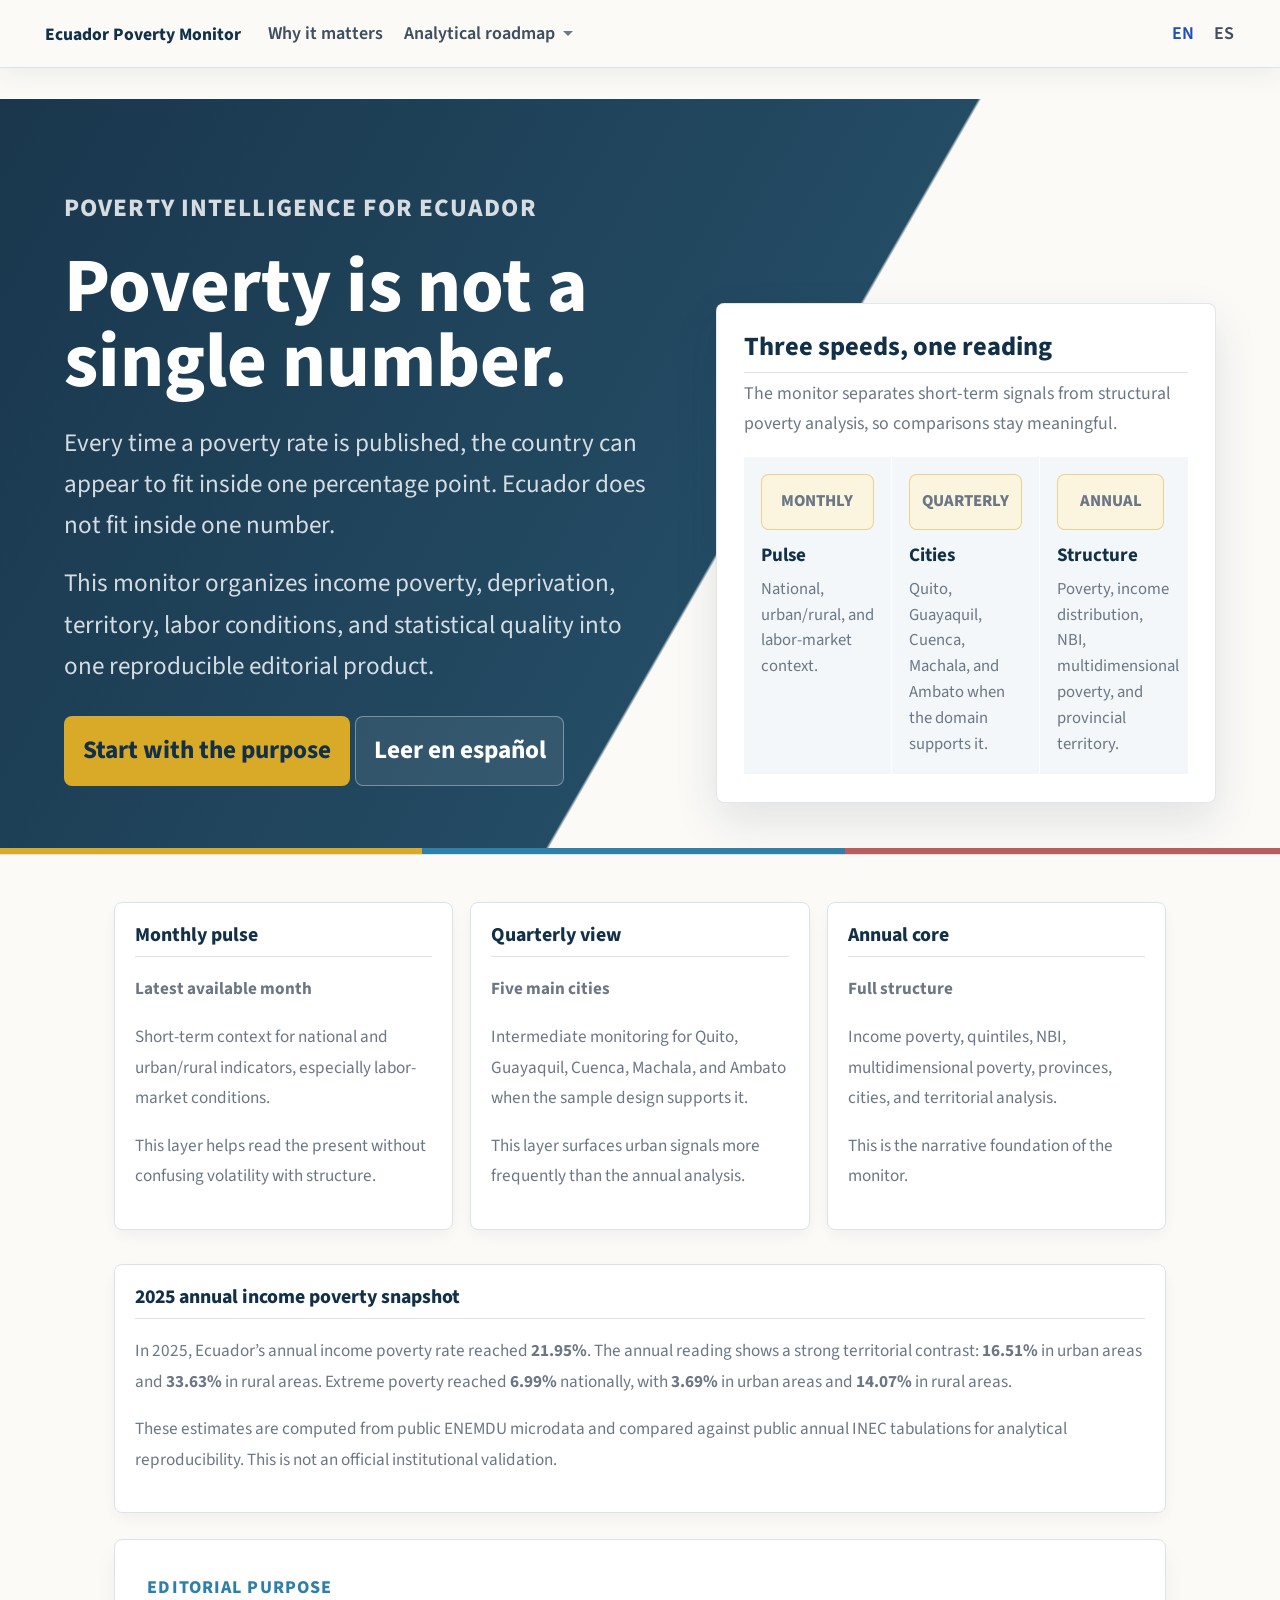
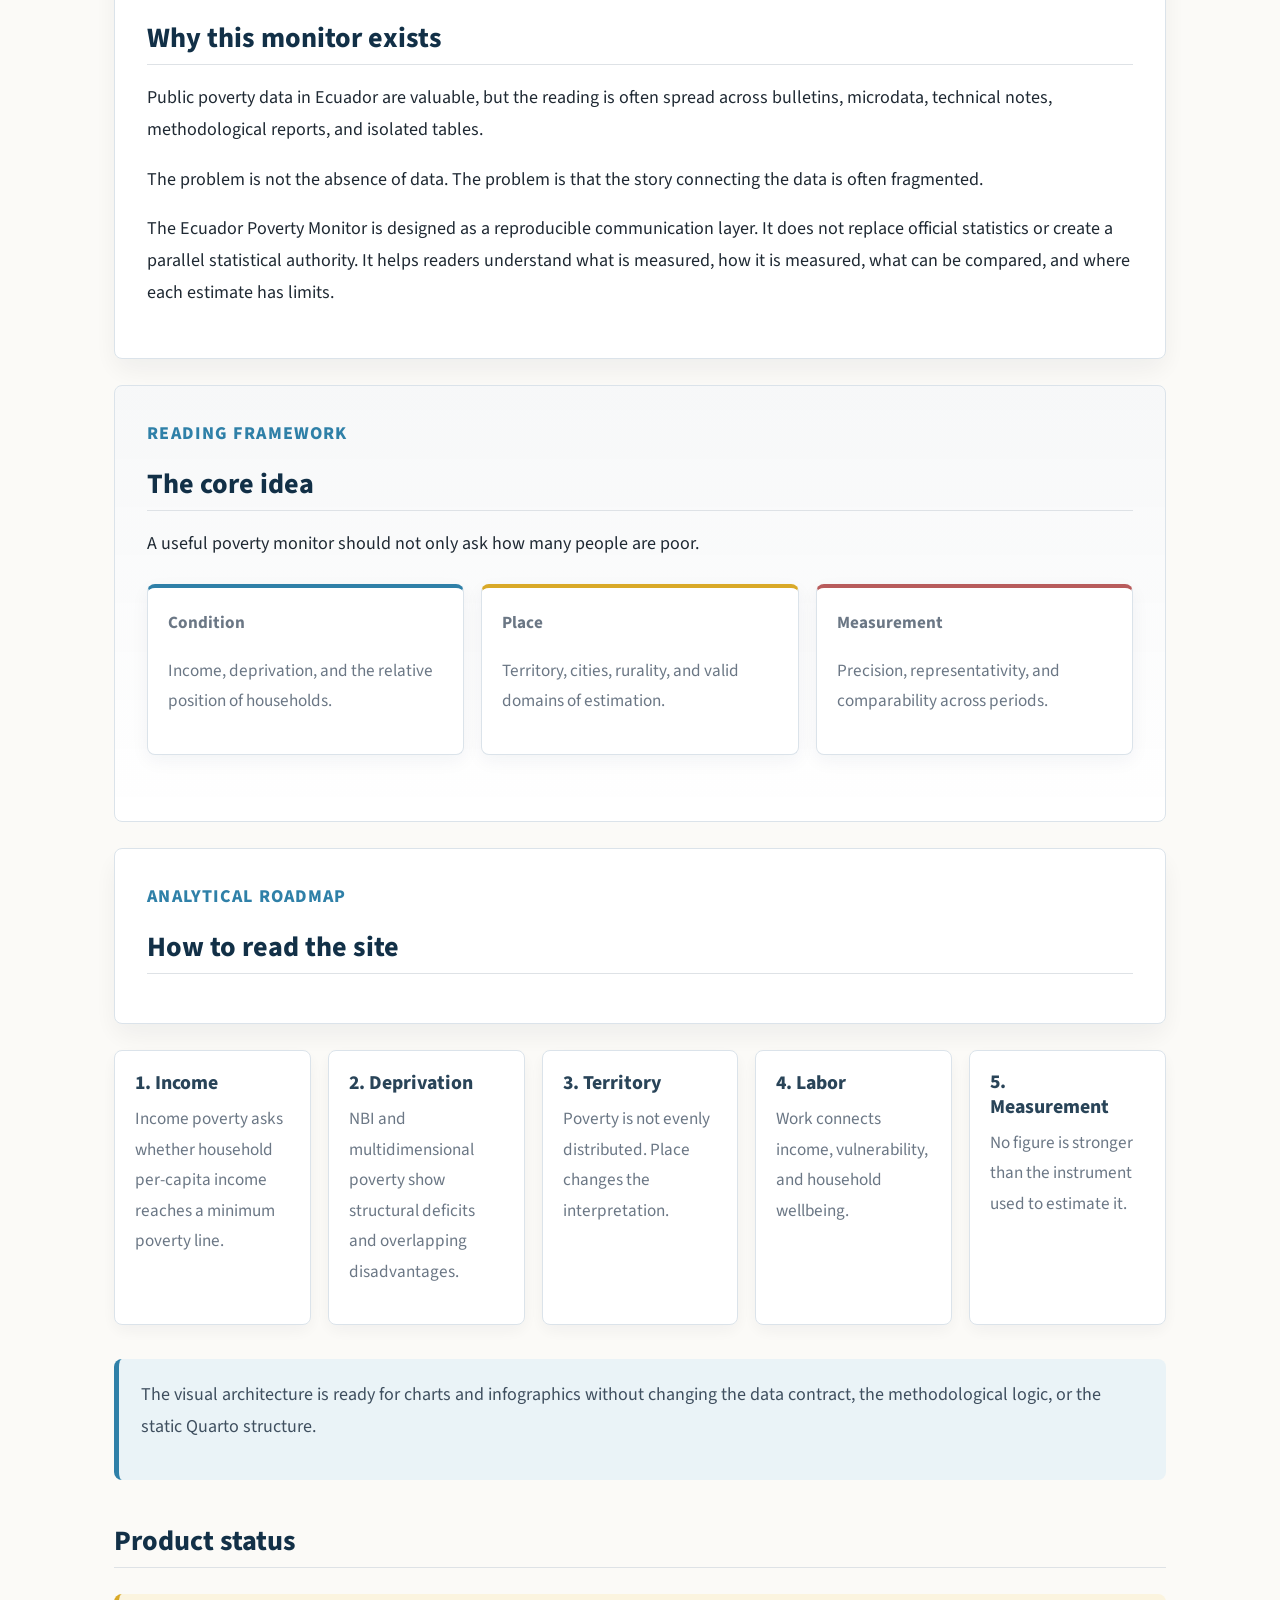
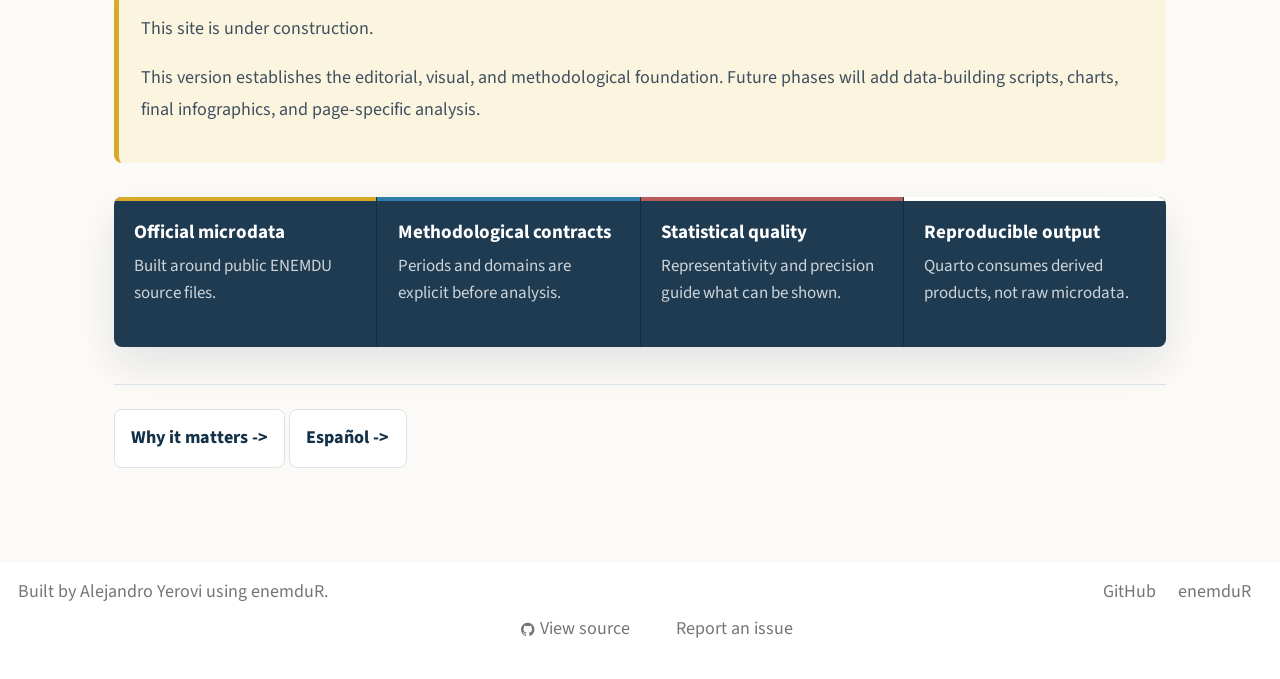
==== commit 35555508: "Render annual KPI narrative site" ====
--- a/docs/index.html
+++ b/docs/index.html
@@ -1,12 +1,12 @@
 <!DOCTYPE html>
-<html xmlns="http://www.w3.org/1999/xhtml" lang="es" xml:lang="es"><head>
+<html xmlns="http://www.w3.org/1999/xhtml" lang="en" xml:lang="en"><head>
 
 <meta charset="utf-8">
 <meta name="generator" content="quarto-1.9.37">
 
 <meta name="viewport" content="width=device-width, initial-scale=1.0, user-scalable=yes">
 
-<meta name="description" content="Sitio narrativo en Quarto para comunicar pobreza, territorio, empleo y calidad estadística en Ecuador usando enemduR.">
+<meta name="description" content="A Quarto storytelling data product for communicating poverty, territory, labor, and statistical quality in Ecuador using enemduR.">
 
 <title>Ecuador Poverty Monitor</title>
 <style>
@@ -21,43 +21,8 @@
 ul.task-list{list-style: none;}
 ul.task-list li input[type="checkbox"] {
   width: 0.8em;
-  margin: 0 0.8em 0.2em -1em; /* quarto-specific, see https://github.com/quarto-dev/quarto-cli/issues/4556 */ 
+  margin: 0 0.8em 0.2em -1em; /* quarto-specific, see https://github.com/quarto-dev/quarto-cli/issues/4556 */
   vertical-align: middle;
-}
-/* CSS for syntax highlighting */
-html { -webkit-text-size-adjust: 100%; }
-pre > code.sourceCode { white-space: pre; position: relative; }
-pre > code.sourceCode > span { display: inline-block; line-height: 1.25; }
-pre > code.sourceCode > span:empty { height: 1.2em; }
-.sourceCode { overflow: visible; }
-code.sourceCode > span { color: inherit; text-decoration: inherit; }
-div.sourceCode { margin: 1em 0; }
-pre.sourceCode { margin: 0; }
-@media screen {
-div.sourceCode { overflow: auto; }
-}
-@media print {
-pre > code.sourceCode { white-space: pre-wrap; }
-pre > code.sourceCode > span { text-indent: -5em; padding-left: 5em; }
-}
-pre.numberSource code
-  { counter-reset: source-line 0; }
-pre.numberSource code > span
-  { position: relative; left: -4em; counter-increment: source-line; }
-pre.numberSource code > span > a:first-child::before
-  { content: counter(source-line);
-    position: relative; left: -1em; text-align: right; vertical-align: baseline;
-    border: none; display: inline-block;
-    -webkit-touch-callout: none; -webkit-user-select: none;
-    -khtml-user-select: none; -moz-user-select: none;
-    -ms-user-select: none; user-select: none;
-    padding: 0 4px; width: 4em;
-  }
-pre.numberSource { margin-left: 3em;  padding-left: 4px; }
-div.sourceCode
-  {   }
-@media screen {
-pre > code.sourceCode > span > a:first-child::before { text-decoration: underline; }
 }
 </style>
 
@@ -69,6 +34,7 @@
 <script src="site_libs/quarto-search/fuse.min.js"></script>
 <script src="site_libs/quarto-search/quarto-search.js"></script>
 <meta name="quarto:offset" content="./">
+<link href="./assets/img/brand/epm-favicon.png" rel="icon" type="image/png">
 <script src="site_libs/quarto-html/quarto.js" type="module"></script>
 <script src="site_libs/quarto-html/tabsets/tabsets.js" type="module"></script>
 <script src="site_libs/quarto-html/popper.min.js"></script>
@@ -78,7 +44,7 @@
 <link href="site_libs/quarto-html/quarto-syntax-highlighting-7f8f88aac4f3542376d5c11b86a4c14d.css" rel="stylesheet" id="quarto-text-highlighting-styles">
 <script src="site_libs/bootstrap/bootstrap.min.js"></script>
 <link href="site_libs/bootstrap/bootstrap-icons.css" rel="stylesheet">
-<link href="site_libs/bootstrap/bootstrap-a0f9fd0d421825b736dc1bbcbcba2219.min.css" rel="stylesheet" append-hash="true" id="quarto-bootstrap" data-mode="light">
+<link href="site_libs/bootstrap/bootstrap-f1567f6532da11e0b3c9d7d9c23d1e21.min.css" rel="stylesheet" append-hash="true" id="quarto-bootstrap" data-mode="light">
 <script id="quarto-search-options" type="application/json">{
   "location": "navbar",
   "copy-button": false,
@@ -93,17 +59,17 @@
   ],
   "show-item-context": false,
   "language": {
-    "search-no-results-text": "No se han encontrado resultados",
-    "search-matching-documents-text": "documentos encontrados",
-    "search-copy-link-title": "Copiar el enlace en la búsqueda",
-    "search-hide-matches-text": "Ocultar resultados adicionales",
-    "search-more-match-text": "resultado adicional en este documento",
-    "search-more-matches-text": "resultados adicionales en este documento",
-    "search-clear-button-title": "Borrar",
+    "search-no-results-text": "No results",
+    "search-matching-documents-text": "matching documents",
+    "search-copy-link-title": "Copy link to search",
+    "search-hide-matches-text": "Hide additional matches",
+    "search-more-match-text": "more match in this document",
+    "search-more-matches-text": "more matches in this document",
+    "search-clear-button-title": "Clear",
     "search-text-placeholder": "",
-    "search-detached-cancel-button-title": "Cancelar",
-    "search-submit-button-title": "Enviar",
-    "search-label": "Buscar"
+    "search-detached-cancel-button-title": "Cancel",
+    "search-submit-button-title": "Submit",
+    "search-label": "Search"
   }
 }</script>
 <style>html{ scroll-behavior: smooth; }</style>
@@ -119,60 +85,57 @@
     <nav class="navbar navbar-expand-lg " data-bs-theme="dark">
       <div class="navbar-container container-fluid">
       <div class="navbar-brand-container mx-auto">
+    <a href="./index.html" class="navbar-brand navbar-brand-logo">
+    <img src="./assets/img/brand/epm-navbar-logo.svg" alt="Ecuador Poverty Monitor" class="navbar-logo light-content">
+    <img src="./assets/img/brand/epm-navbar-logo.svg" alt="Ecuador Poverty Monitor" class="navbar-logo dark-content">
+    </a>
     <a class="navbar-brand" href="./index.html">
     <span class="navbar-title">Ecuador Poverty Monitor</span>
     </a>
   </div>
-            <div id="quarto-search" class="" title="Buscar"></div>
-          <button class="navbar-toggler" type="button" data-bs-toggle="collapse" data-bs-target="#navbarCollapse" aria-controls="navbarCollapse" role="menu" aria-expanded="false" aria-label="Navegación de palanca" onclick="if (window.quartoToggleHeadroom) { window.quartoToggleHeadroom(); }">
+            <div id="quarto-search" class="" title="Search"></div>
+          <button class="navbar-toggler" type="button" data-bs-toggle="collapse" data-bs-target="#navbarCollapse" aria-controls="navbarCollapse" role="menu" aria-expanded="false" aria-label="Toggle navigation" onclick="if (window.quartoToggleHeadroom) { window.quartoToggleHeadroom(); }">
   <span class="navbar-toggler-icon"></span>
 </button>
           <div class="collapse navbar-collapse" id="navbarCollapse">
             <ul class="navbar-nav navbar-nav-scroll me-auto">
   <li class="nav-item">
-    <a class="nav-link active" href="./index.html" aria-current="page"> 
-<span class="menu-text">Inicio</span></a>
-  </li>  
+    <a class="nav-link" href="./pages/01_why-monitor.html">
+<span class="menu-text">Why it matters</span></a>
+  </li>
+  <li class="nav-item dropdown ">
+    <a class="nav-link dropdown-toggle" href="#" id="nav-menu-analytical-roadmap" role="link" data-bs-toggle="dropdown" aria-expanded="false">
+ <span class="menu-text">Analytical roadmap</span>
+    </a>
+    <ul class="dropdown-menu" aria-labelledby="nav-menu-analytical-roadmap">
+        <li>
+    <a class="dropdown-item" href="./index.html#analytical-roadmap">
+ <span class="dropdown-text">Income poverty</span></a>
+  </li>
+        <li>
+    <a class="dropdown-item" href="./index.html#analytical-roadmap">
+ <span class="dropdown-text">Deprivation and multidimensional poverty</span></a>
+  </li>
+        <li>
+    <a class="dropdown-item" href="./index.html#analytical-roadmap">
+ <span class="dropdown-text">Territory and labor</span></a>
+  </li>
+        <li>
+    <a class="dropdown-item" href="./index.html#statistical-quality">
+ <span class="dropdown-text">Statistical quality</span></a>
+  </li>
+    </ul>
+  </li>
+</ul>
+            <ul class="navbar-nav navbar-nav-scroll ms-auto">
   <li class="nav-item">
-    <a class="nav-link" href="./pages/01_why-monitor.html"> 
-<span class="menu-text">Por qué lo hacemos</span></a>
-  </li>  
+    <a class="nav-link active" href="./index.html" aria-current="page">
+<span class="menu-text">EN</span></a>
+  </li>
   <li class="nav-item">
-    <a class="nav-link" href="./pages/02_income-poverty.qmd"> 
-<span class="menu-text">Pobreza por ingresos</span></a>
-  </li>  
-  <li class="nav-item">
-    <a class="nav-link" href="./pages/03_quintiles.qmd"> 
-<span class="menu-text">Quintiles</span></a>
-  </li>  
-  <li class="nav-item">
-    <a class="nav-link" href="./pages/04_nbi.qmd"> 
-<span class="menu-text">NBI</span></a>
-  </li>  
-  <li class="nav-item">
-    <a class="nav-link" href="./pages/05_tpm.qmd"> 
-<span class="menu-text">TPM</span></a>
-  </li>  
-  <li class="nav-item">
-    <a class="nav-link" href="./pages/06_territory.qmd"> 
-<span class="menu-text">Territorio</span></a>
-  </li>  
-  <li class="nav-item">
-    <a class="nav-link" href="./pages/07_labor.qmd"> 
-<span class="menu-text">Trabajo</span></a>
-  </li>  
-  <li class="nav-item">
-    <a class="nav-link" href="./pages/08_representativity.qmd"> 
-<span class="menu-text">Representatividad</span></a>
-  </li>  
-  <li class="nav-item">
-    <a class="nav-link" href="./pages/09_sampling-frame.qmd"> 
-<span class="menu-text">Marco muestral</span></a>
-  </li>  
-  <li class="nav-item">
-    <a class="nav-link" href="./methodology.qmd"> 
-<span class="menu-text">Metodología</span></a>
-  </li>  
+    <a class="nav-link" href="./es/index.html">
+<span class="menu-text">ES</span></a>
+  </li>
 </ul>
           </div> <!-- /navcollapse -->
             <div class="quarto-navbar-tools">
@@ -184,139 +147,189 @@
 <div id="quarto-content" class="quarto-container page-columns page-rows-contents page-layout-full page-navbar">
 <!-- sidebar -->
 <!-- margin-sidebar -->
-    <div id="quarto-margin-sidebar" class="sidebar margin-sidebar">
-        <nav id="TOC" role="doc-toc" class="toc-active">
-    <h2 id="toc-title">En esta página</h2>
-   
-  <ul>
-  <li><a href="#la-pobreza-no-es-una-sola-cifra." id="toc-la-pobreza-no-es-una-sola-cifra." class="nav-link active" data-scroll-target="#la-pobreza-no-es-una-sola-cifra.">La pobreza no es una sola cifra.</a></li>
-  <li><a href="#por-qué-este-monitor" id="toc-por-qué-este-monitor" class="nav-link" data-scroll-target="#por-qué-este-monitor">Por qué este monitor</a></li>
-  <li><a href="#la-idea-central" id="toc-la-idea-central" class="nav-link" data-scroll-target="#la-idea-central">La idea central</a></li>
-  <li><a href="#cómo-leer-este-sitio" id="toc-cómo-leer-este-sitio" class="nav-link" data-scroll-target="#cómo-leer-este-sitio">Cómo leer este sitio</a></li>
-  <li><a href="#estado-del-producto" id="toc-estado-del-producto" class="nav-link" data-scroll-target="#estado-del-producto">Estado del producto</a></li>
-  </ul>
-<div class="toc-actions"><ul><li><a href="https://github.com/yerovi84/ecuador-poverty-monitor/blob/main/index.qmd" class="toc-action"><i class="bi bi-github"></i>Ver el código</a></li><li><a href="https://github.com/yerovi84/ecuador-poverty-monitor/issues/new" class="toc-action"><i class="bi empty"></i>Informar sobre problema</a></li></ul></div></nav>
-    </div>
+
 <!-- main -->
-<main class="content column-page-left" id="quarto-document-content">
-
-<header id="title-block-header" class="quarto-title-block default">
-<div class="quarto-title">
-<div class="quarto-title-block"><div><h1 class="title">Ecuador Poverty Monitor</h1><button type="button" class="btn code-tools-button" id="quarto-code-tools-source"><i class="bi"></i> Código</button></div></div>
-<p class="subtitle lead">Entender la pobreza más allá de una sola cifra</p>
-</div>
-
-<div>
-  <div class="description">
-    Sitio narrativo en Quarto para comunicar pobreza, territorio, empleo y calidad estadística en Ecuador usando enemduR.
-  </div>
-</div>
-
-
-<div class="quarto-title-meta column-page-left">
-
-    
-  
-    
-  </div>
-  
-
-
-</header>
-
-
-<section id="la-pobreza-no-es-una-sola-cifra." class="level1 hero-monitor">
-<h1>La pobreza no es una sola cifra.</h1>
-<p>Cada vez que se publica una tasa de pobreza, parece que el país cabe en un porcentaje.<br>
-Pero Ecuador no cabe en un solo número.</p>
-<p>Para entender la pobreza necesitamos mirar ingresos, privaciones, territorio, empleo y calidad de la medición.</p>
+<main class="content column-page" id="quarto-document-content"><header id="title-block-header" class="quarto-title-block"></header>
+
+
+
+
+<div class="hero-monitor">
+<div class="hero-layout">
+<div class="hero-copy">
+<div class="section-kicker">
+<p>Poverty intelligence for Ecuador</p>
+</div>
+<section id="poverty-is-not-a-single-number." class="level1">
+<h1>Poverty is not a single number.</h1>
+<p>Every time a poverty rate is published, the country can appear to fit inside one percentage point. Ecuador does not fit inside one number.</p>
+<p>This monitor organizes income poverty, deprivation, territory, labor conditions, and statistical quality into one reproducible editorial product.</p>
 <div class="hero-actions">
-<p><a href="./pages/01_why-monitor.html" class="btn-monitor btn-primary-monitor">Empezar por el propósito</a> <a href="methodology.qmd" class="btn-monitor btn-secondary-monitor">Ver metodología</a></p>
-</div>
-</section>
+<p><a href="./pages/01_why-monitor.html" class="btn-monitor btn-primary-monitor">Start with the purpose</a> <a href="./es/index.html" class="btn-monitor btn-secondary-monitor">Leer en español</a></p>
+</div>
+</section>
+</div>
+<section id="three-speeds-one-reading" class="level2 hero-deck">
+<h2 class="anchored" data-anchor-id="three-speeds-one-reading">Three speeds, one reading</h2>
+<p>The monitor separates short-term signals from structural poverty analysis, so comparisons stay meaningful.</p>
+<div class="kpi-strip">
+<div class="kpi-item">
+<div class="period-badge">
+<p>Monthly</p>
+</div>
+<p><strong>Pulse</strong></p>
+<div class="small-muted">
+<p>National, urban/rural, and labor-market context.</p>
+</div>
+</div>
+<div class="kpi-item">
+<div class="period-badge">
+<p>Quarterly</p>
+</div>
+<p><strong>Cities</strong></p>
+<div class="small-muted">
+<p>Quito, Guayaquil, Cuenca, Machala, and Ambato when the domain supports it.</p>
+</div>
+</div>
+<div class="kpi-item">
+<div class="period-badge">
+<p>Annual</p>
+</div>
+<p><strong>Structure</strong></p>
+<div class="small-muted">
+<p>Poverty, income distribution, NBI, multidimensional poverty, and provincial territory.</p>
+</div>
+</div>
+</div>
+</section>
+</div>
+</div>
+<div class="content-block">
 <div class="monitor-grid">
-<section id="pulso-mensual" class="level2 monitor-card">
-<h2 class="anchored" data-anchor-id="pulso-mensual">Pulso mensual</h2>
-<p><strong>Último mes disponible</strong></p>
-<p>Seguimiento coyuntural para indicadores nacionales y urbano/rurales, especialmente del mercado laboral.</p>
-<p>Este bloque ayuda a leer el presente sin confundir coyuntura con estructura.</p>
-</section>
-<section id="lectura-trimestral" class="level2 monitor-card">
-<h2 class="anchored" data-anchor-id="lectura-trimestral">Lectura trimestral</h2>
-<p><strong>Cinco ciudades principales</strong></p>
-<p>Seguimiento intermedio para Quito, Guayaquil, Cuenca, Machala y Ambato.</p>
-<p>Este bloque permite observar señales urbanas con mayor frecuencia que la lectura anual.</p>
-</section>
-<section id="base-anual" class="level2 monitor-card">
-<h2 class="anchored" data-anchor-id="base-anual">Base anual</h2>
-<p><strong>Estructura completa</strong></p>
-<p>Pobreza monetaria, quintiles, NBI, TPM, provincias, ciudades y lectura territorial integral.</p>
-<p>Este es el corazón narrativo del monitor.</p>
-</section>
-</div>
-<section id="por-qué-este-monitor" class="level2">
-<h2 class="anchored" data-anchor-id="por-qué-este-monitor">Por qué este monitor</h2>
-<p>La información sobre pobreza en Ecuador existe, pero suele estar dispersa en boletines, bases de datos, presentaciones, cuadros técnicos y reportes metodológicos.</p>
-<p>El problema no es la falta de datos.<br>
-El problema es que muchas veces falta una historia clara que conecte los datos.</p>
-<p>Este monitor busca ordenar esa conversación.</p>
-<p>No reemplaza las cifras oficiales.<br>
-No pretende ser una autoridad estadística paralela.<br>
-Su propósito es construir un producto reproducible de comunicación analítica que ayude a entender qué se mide, cómo se mide, qué se puede comparar y qué límites tiene cada lectura.</p>
-</section>
-<section id="la-idea-central" class="level2 insight-box">
-<h2 class="anchored" data-anchor-id="la-idea-central">La idea central</h2>
-<p>Una buena medición de pobreza no solo pregunta cuántas personas son pobres.</p>
-<p>También pregunta:</p>
-<ul>
-<li>por qué son pobres;</li>
-<li>dónde viven;</li>
-<li>qué carencias enfrentan;</li>
-<li>cómo se relaciona su situación con el empleo;</li>
-<li>qué tan precisa es la estimación;</li>
-<li>y si el instrumento de medición sigue representando bien al país actual.</li>
-</ul>
-</section>
-<section id="cómo-leer-este-sitio" class="level2">
-<h2 class="anchored" data-anchor-id="cómo-leer-este-sitio">Cómo leer este sitio</h2>
+<section id="monthly-pulse" class="level2 monitor-card">
+<h2 class="anchored" data-anchor-id="monthly-pulse">Monthly pulse</h2>
+<p><strong>Latest available month</strong></p>
+<p>Short-term context for national and urban/rural indicators, especially labor-market conditions.</p>
+<p>This layer helps read the present without confusing volatility with structure.</p>
+</section>
+<section id="quarterly-view" class="level2 monitor-card">
+<h2 class="anchored" data-anchor-id="quarterly-view">Quarterly view</h2>
+<p><strong>Five main cities</strong></p>
+<p>Intermediate monitoring for Quito, Guayaquil, Cuenca, Machala, and Ambato when the sample design supports it.</p>
+<p>This layer surfaces urban signals more frequently than the annual analysis.</p>
+</section>
+<section id="annual-core" class="level2 monitor-card">
+<h2 class="anchored" data-anchor-id="annual-core">Annual core</h2>
+<p><strong>Full structure</strong></p>
+<p>Income poverty, quintiles, NBI, multidimensional poverty, provinces, cities, and territorial analysis.</p>
+<p>This is the narrative foundation of the monitor.</p>
+</section>
+</div>
+<section id="annual-income-poverty-snapshot" class="level2 monitor-card">
+<h2 class="anchored" data-anchor-id="annual-income-poverty-snapshot">2025 annual income poverty snapshot</h2>
+<p>In 2025, Ecuador’s annual income poverty rate reached <strong>21.95%</strong>. The annual reading shows a strong territorial contrast: <strong>16.51%</strong> in urban areas and <strong>33.63%</strong> in rural areas. Extreme poverty reached <strong>6.99%</strong> nationally, with <strong>3.69%</strong> in urban areas and <strong>14.07%</strong> in rural areas.</p>
+<div class="monitor-note">
+<p>These estimates are computed from public ENEMDU microdata and compared against public annual INEC tabulations for analytical reproducibility. This is not an official institutional validation.</p>
+</div>
+</section>
+<div class="story-panel">
+<div class="section-kicker">
+<p>Editorial purpose</p>
+</div>
+<section id="why-this-monitor-exists" class="level2">
+<h2 class="anchored" data-anchor-id="why-this-monitor-exists">Why this monitor exists</h2>
+<p>Public poverty data in Ecuador are valuable, but the reading is often spread across bulletins, microdata, technical notes, methodological reports, and isolated tables.</p>
+<p>The problem is not the absence of data. The problem is that the story connecting the data is often fragmented.</p>
+<p>The Ecuador Poverty Monitor is designed as a reproducible communication layer. It does not replace official statistics or create a parallel statistical authority. It helps readers understand what is measured, how it is measured, what can be compared, and where each estimate has limits.</p>
+</section>
+</div>
+<div class="infographic-frame">
+<div class="section-kicker">
+<p>Reading framework</p>
+</div>
+<section id="the-core-idea" class="level2">
+<h2 class="anchored" data-anchor-id="the-core-idea">The core idea</h2>
+<p>A useful poverty monitor should not only ask how many people are poor.</p>
+<div class="frame-grid">
+<div class="frame-cell">
+<p><strong>Condition</strong></p>
+<p>Income, deprivation, and the relative position of households.</p>
+</div>
+<div class="frame-cell">
+<p><strong>Place</strong></p>
+<p>Territory, cities, rurality, and valid domains of estimation.</p>
+</div>
+<div class="frame-cell">
+<p><strong>Measurement</strong></p>
+<p>Precision, representativity, and comparability across periods.</p>
+</div>
+</div>
+</section>
+</div>
+<div id="analytical-roadmap" class="story-panel">
+<div class="section-kicker">
+<p>Analytical roadmap</p>
+</div>
+<section id="how-to-read-the-site" class="level2">
+<h2 class="anchored" data-anchor-id="how-to-read-the-site">How to read the site</h2>
+</section>
+</div>
 <div class="story-steps">
-<section id="ingresos" class="level3 story-step">
-<h3 class="anchored" data-anchor-id="ingresos">1. Ingresos</h3>
-<p>La pobreza monetaria mira si el ingreso familiar per cápita alcanza o no una línea de pobreza.</p>
-</section>
-<section id="privaciones" class="level3 story-step">
-<h3 class="anchored" data-anchor-id="privaciones">2. Privaciones</h3>
-<p>NBI y TPM permiten mirar carencias estructurales y acumulación de privaciones.</p>
-</section>
-<section id="territorio" class="level3 story-step">
-<h3 class="anchored" data-anchor-id="territorio">3. Territorio</h3>
-<p>La pobreza no se distribuye de forma homogénea. El lugar importa.</p>
-</section>
-<section id="trabajo" class="level3 story-step">
-<h3 class="anchored" data-anchor-id="trabajo">4. Trabajo</h3>
-<p>El empleo conecta ingresos, vulnerabilidad y bienestar.</p>
-</section>
-<section id="medición" class="level3 story-step">
-<h3 class="anchored" data-anchor-id="medición">5. Medición</h3>
-<p>Ninguna cifra es mejor que el instrumento con el que se mide.</p>
-</section>
-</div>
-</section>
-<section id="estado-del-producto" class="level2">
-<h2 class="anchored" data-anchor-id="estado-del-producto">Estado del producto</h2>
-<div class="note-box">
-<p>Este sitio está en construcción.</p>
-<p>La primera versión fija la arquitectura narrativa, visual y metodológica.<br>
-Las siguientes fases incorporarán los scripts de construcción de datos, las visualizaciones, las infografías y los análisis por página.</p>
+<section id="income" class="level3 story-step">
+<h3 class="anchored" data-anchor-id="income">1. Income</h3>
+<p>Income poverty asks whether household per-capita income reaches a minimum poverty line.</p>
+</section>
+<section id="deprivation" class="level3 story-step">
+<h3 class="anchored" data-anchor-id="deprivation">2. Deprivation</h3>
+<p>NBI and multidimensional poverty show structural deficits and overlapping disadvantages.</p>
+</section>
+<section id="territory" class="level3 story-step">
+<h3 class="anchored" data-anchor-id="territory">3. Territory</h3>
+<p>Poverty is not evenly distributed. Place changes the interpretation.</p>
+</section>
+<section id="labor" class="level3 story-step">
+<h3 class="anchored" data-anchor-id="labor">4. Labor</h3>
+<p>Work connects income, vulnerability, and household wellbeing.</p>
+</section>
+<section id="measurement" class="level3 story-step">
+<h3 class="anchored" data-anchor-id="measurement">5. Measurement</h3>
+<p>No figure is stronger than the instrument used to estimate it.</p>
+</section>
+</div>
+<div id="statistical-quality" class="method-note">
+<p>The visual architecture is ready for charts and infographics without changing the data contract, the methodological logic, or the static Quarto structure.</p>
+</div>
+<section id="product-status" class="level2">
+<h2 class="anchored" data-anchor-id="product-status">Product status</h2>
+<div class="data-warning">
+<p>This site is under construction.</p>
+<p>This version establishes the editorial, visual, and methodological foundation. Future phases will add data-building scripts, charts, final infographics, and page-specific analysis.</p>
+</div>
+<div class="proof-strip">
+<div class="proof-item">
+<p><strong>Official microdata</strong></p>
+<p>Built around public ENEMDU source files.</p>
+</div>
+<div class="proof-item">
+<p><strong>Methodological contracts</strong></p>
+<p>Periods and domains are explicit before analysis.</p>
+</div>
+<div class="proof-item">
+<p><strong>Statistical quality</strong></p>
+<p>Representativity and precision guide what can be shown.</p>
+</div>
+<div class="proof-item">
+<p><strong>Reproducible output</strong></p>
+<p>Quarto consumes derived products, not raw microdata.</p>
+</div>
 </div>
 <div class="page-nav">
-<p><a href="./pages/01_why-monitor.html">Por qué lo hacemos →</a></p>
-</div>
-
-
-<!-- -->
-
-</section>
+<p><a href="./pages/01_why-monitor.html">Why it matters -&gt;</a> <a href="./es/index.html">Español -&gt;</a></p>
+</div>
+</section>
+</div>
+
+
 
 </main> <!-- /main -->
 <script id="quarto-html-after-body" type="application/javascript">
@@ -330,7 +343,7 @@
     anchorJS.add('.anchored');
     const isCodeAnnotation = (el) => {
       for (const clz of el.classList) {
-        if (clz.startsWith('code-annotation-')) {                     
+        if (clz.startsWith('code-annotation-')) {
           return true;
         }
       }
@@ -344,17 +357,17 @@
       // flash "checked"
       button.classList.add('code-copy-button-checked');
       var currentTitle = button.getAttribute("title");
-      button.setAttribute("title", "Copiado");
+      button.setAttribute("title", "Copied!");
       let tooltip;
       if (window.bootstrap) {
         button.setAttribute("data-bs-toggle", "tooltip");
         button.setAttribute("data-bs-placement", "left");
-        button.setAttribute("data-bs-title", "Copiado");
-        tooltip = new bootstrap.Tooltip(button, 
-          { trigger: "manual", 
+        button.setAttribute("data-bs-title", "Copied!");
+        tooltip = new bootstrap.Tooltip(button,
+          { trigger: "manual",
             customClass: "code-copy-button-tooltip",
             offset: [0, -8]});
-        tooltip.show();    
+        tooltip.show();
       }
       setTimeout(function() {
         if (tooltip) {
@@ -389,57 +402,6 @@
         container: window.document.getElementById('quarto-embedded-source-code-modal')
       });
       clipboardModal.on('success', onCopySuccess);
-    }
-    const viewSource = window.document.getElementById('quarto-view-source') ||
-                       window.document.getElementById('quarto-code-tools-source');
-    if (viewSource) {
-      const sourceUrl = viewSource.getAttribute("data-quarto-source-url");
-      viewSource.addEventListener("click", function(e) {
-        if (sourceUrl) {
-          // rstudio viewer pane
-          if (/\bcapabilities=\b/.test(window.location)) {
-            window.open(sourceUrl);
-          } else {
-            window.location.href = sourceUrl;
-          }
-        } else {
-          const modal = new bootstrap.Modal(document.getElementById('quarto-embedded-source-code-modal'));
-          modal.show();
-        }
-        return false;
-      });
-    }
-    function toggleCodeHandler(show) {
-      return function(e) {
-        const detailsSrc = window.document.querySelectorAll(".cell > details > .sourceCode");
-        for (let i=0; i<detailsSrc.length; i++) {
-          const details = detailsSrc[i].parentElement;
-          if (show) {
-            details.open = true;
-          } else {
-            details.removeAttribute("open");
-          }
-        }
-        const cellCodeDivs = window.document.querySelectorAll(".cell > .sourceCode");
-        const fromCls = show ? "hidden" : "unhidden";
-        const toCls = show ? "unhidden" : "hidden";
-        for (let i=0; i<cellCodeDivs.length; i++) {
-          const codeDiv = cellCodeDivs[i];
-          if (codeDiv.classList.contains(fromCls)) {
-            codeDiv.classList.remove(fromCls);
-            codeDiv.classList.add(toCls);
-          } 
-        }
-        return false;
-      }
-    }
-    const hideAllCode = window.document.getElementById("quarto-hide-all-code");
-    if (hideAllCode) {
-      hideAllCode.addEventListener("click", toggleCodeHandler(false));
-    }
-    const showAllCode = window.document.getElementById("quarto-show-all-code");
-    if (showAllCode) {
-      showAllCode.addEventListener("click", toggleCodeHandler(true));
     }
       var localhostRegex = new RegExp(/^(?:http|https):\/\/localhost\:?[0-9]*\//);
       var mailtoRegex = new RegExp(/^mailto:/);
@@ -487,7 +449,7 @@
       if (onUntriggerFn) {
         config.onUntrigger = onUntriggerFn;
       }
-      window.tippy(el, config); 
+      window.tippy(el, config);
     }
     const noterefs = window.document.querySelectorAll('a[role="doc-noteref"]');
     for (var i=0; i<noterefs.length; i++) {
@@ -562,7 +524,7 @@
       tippyHover(xref, undefined, function(instance) {
         instance.disable();
         let url = xref.getAttribute('href');
-        let hash = undefined; 
+        let hash = undefined;
         if (url.startsWith('#')) {
           hash = url;
         } else {
@@ -590,7 +552,7 @@
               if (note !== null) {
                 const html = processXRef(id, note);
                 instance.setContent(html);
-              } 
+              }
             }).finally(() => {
               instance.enable();
               instance.show();
@@ -614,7 +576,7 @@
               }
               const html = processXRef(null, note);
               instance.setContent(html);
-            } 
+            }
           }).finally(() => {
             instance.enable();
             instance.show();
@@ -654,7 +616,7 @@
               height = bottom - top;
             }
             if (top !== null && height !== null && parent !== null) {
-              // cook up a div (if necessary) and position it 
+              // cook up a div (if necessary) and position it
               let div = window.document.getElementById("code-annotation-line-highlight");
               if (div === null) {
                 div = window.document.createElement("div");
@@ -774,162 +736,28 @@
       }
     }
   });
-  </script><div class="modal fade" id="quarto-embedded-source-code-modal" tabindex="-1" aria-labelledby="quarto-embedded-source-code-modal-label" aria-hidden="true"><div class="modal-dialog modal-dialog-scrollable"><div class="modal-content"><div class="modal-header"><h5 class="modal-title" id="quarto-embedded-source-code-modal-label">Ejecutar el código</h5><button class="btn-close" data-bs-dismiss="modal"></button></div><div class="modal-body"><div class="">
-<div class="code-copy-outer-scaffold"><div class="sourceCode" id="cb1" data-shortcodes="false"><pre class="sourceCode markdown code-with-copy"><code class="sourceCode markdown"><span id="cb1-1"><a href="#cb1-1" aria-hidden="true" tabindex="-1"></a><span class="co">---</span></span>
-<span id="cb1-2"><a href="#cb1-2" aria-hidden="true" tabindex="-1"></a><span class="an">title:</span><span class="co"> "Ecuador Poverty Monitor"</span></span>
-<span id="cb1-3"><a href="#cb1-3" aria-hidden="true" tabindex="-1"></a><span class="an">subtitle:</span><span class="co"> "Entender la pobreza más allá de una sola cifra"</span></span>
-<span id="cb1-4"><a href="#cb1-4" aria-hidden="true" tabindex="-1"></a><span class="an">description:</span><span class="co"> "Sitio narrativo en Quarto para comunicar pobreza, territorio, empleo y calidad estadística en Ecuador usando enemduR."</span></span>
-<span id="cb1-5"><a href="#cb1-5" aria-hidden="true" tabindex="-1"></a><span class="an">format:</span></span>
-<span id="cb1-6"><a href="#cb1-6" aria-hidden="true" tabindex="-1"></a><span class="co">  html:</span></span>
-<span id="cb1-7"><a href="#cb1-7" aria-hidden="true" tabindex="-1"></a><span class="co">    page-layout: full</span></span>
-<span id="cb1-8"><a href="#cb1-8" aria-hidden="true" tabindex="-1"></a><span class="co">---</span></span>
-<span id="cb1-9"><a href="#cb1-9" aria-hidden="true" tabindex="-1"></a></span>
-<span id="cb1-10"><a href="#cb1-10" aria-hidden="true" tabindex="-1"></a>::: {.hero-monitor}</span>
-<span id="cb1-11"><a href="#cb1-11" aria-hidden="true" tabindex="-1"></a><span class="fu"># La pobreza no es una sola cifra.</span></span>
-<span id="cb1-12"><a href="#cb1-12" aria-hidden="true" tabindex="-1"></a></span>
-<span id="cb1-13"><a href="#cb1-13" aria-hidden="true" tabindex="-1"></a>Cada vez que se publica una tasa de pobreza, parece que el país cabe en un porcentaje.  </span>
-<span id="cb1-14"><a href="#cb1-14" aria-hidden="true" tabindex="-1"></a>Pero Ecuador no cabe en un solo número.</span>
-<span id="cb1-15"><a href="#cb1-15" aria-hidden="true" tabindex="-1"></a></span>
-<span id="cb1-16"><a href="#cb1-16" aria-hidden="true" tabindex="-1"></a>Para entender la pobreza necesitamos mirar ingresos, privaciones, territorio, empleo y calidad de la medición.</span>
-<span id="cb1-17"><a href="#cb1-17" aria-hidden="true" tabindex="-1"></a></span>
-<span id="cb1-18"><a href="#cb1-18" aria-hidden="true" tabindex="-1"></a>::: {.hero-actions}</span>
-<span id="cb1-19"><a href="#cb1-19" aria-hidden="true" tabindex="-1"></a><span class="co">[</span><span class="ot">Empezar por el propósito</span><span class="co">](pages/01_why-monitor.qmd)</span>{.btn-monitor .btn-primary-monitor}</span>
-<span id="cb1-20"><a href="#cb1-20" aria-hidden="true" tabindex="-1"></a><span class="co">[</span><span class="ot">Ver metodología</span><span class="co">](methodology.qmd)</span>{.btn-monitor .btn-secondary-monitor}</span>
-<span id="cb1-21"><a href="#cb1-21" aria-hidden="true" tabindex="-1"></a>:::</span>
-<span id="cb1-22"><a href="#cb1-22" aria-hidden="true" tabindex="-1"></a>:::</span>
-<span id="cb1-23"><a href="#cb1-23" aria-hidden="true" tabindex="-1"></a></span>
-<span id="cb1-24"><a href="#cb1-24" aria-hidden="true" tabindex="-1"></a>::: {.monitor-grid}</span>
-<span id="cb1-25"><a href="#cb1-25" aria-hidden="true" tabindex="-1"></a></span>
-<span id="cb1-26"><a href="#cb1-26" aria-hidden="true" tabindex="-1"></a>::: {.monitor-card}</span>
-<span id="cb1-27"><a href="#cb1-27" aria-hidden="true" tabindex="-1"></a><span class="fu">## Pulso mensual</span></span>
-<span id="cb1-28"><a href="#cb1-28" aria-hidden="true" tabindex="-1"></a></span>
-<span id="cb1-29"><a href="#cb1-29" aria-hidden="true" tabindex="-1"></a>**Último mes disponible**</span>
-<span id="cb1-30"><a href="#cb1-30" aria-hidden="true" tabindex="-1"></a></span>
-<span id="cb1-31"><a href="#cb1-31" aria-hidden="true" tabindex="-1"></a>Seguimiento coyuntural para indicadores nacionales y urbano/rurales, especialmente del mercado laboral.</span>
-<span id="cb1-32"><a href="#cb1-32" aria-hidden="true" tabindex="-1"></a></span>
-<span id="cb1-33"><a href="#cb1-33" aria-hidden="true" tabindex="-1"></a>Este bloque ayuda a leer el presente sin confundir coyuntura con estructura.</span>
-<span id="cb1-34"><a href="#cb1-34" aria-hidden="true" tabindex="-1"></a>:::</span>
-<span id="cb1-35"><a href="#cb1-35" aria-hidden="true" tabindex="-1"></a></span>
-<span id="cb1-36"><a href="#cb1-36" aria-hidden="true" tabindex="-1"></a>::: {.monitor-card}</span>
-<span id="cb1-37"><a href="#cb1-37" aria-hidden="true" tabindex="-1"></a><span class="fu">## Lectura trimestral</span></span>
-<span id="cb1-38"><a href="#cb1-38" aria-hidden="true" tabindex="-1"></a></span>
-<span id="cb1-39"><a href="#cb1-39" aria-hidden="true" tabindex="-1"></a>**Cinco ciudades principales**</span>
-<span id="cb1-40"><a href="#cb1-40" aria-hidden="true" tabindex="-1"></a></span>
-<span id="cb1-41"><a href="#cb1-41" aria-hidden="true" tabindex="-1"></a>Seguimiento intermedio para Quito, Guayaquil, Cuenca, Machala y Ambato.</span>
-<span id="cb1-42"><a href="#cb1-42" aria-hidden="true" tabindex="-1"></a></span>
-<span id="cb1-43"><a href="#cb1-43" aria-hidden="true" tabindex="-1"></a>Este bloque permite observar señales urbanas con mayor frecuencia que la lectura anual.</span>
-<span id="cb1-44"><a href="#cb1-44" aria-hidden="true" tabindex="-1"></a>:::</span>
-<span id="cb1-45"><a href="#cb1-45" aria-hidden="true" tabindex="-1"></a></span>
-<span id="cb1-46"><a href="#cb1-46" aria-hidden="true" tabindex="-1"></a>::: {.monitor-card}</span>
-<span id="cb1-47"><a href="#cb1-47" aria-hidden="true" tabindex="-1"></a><span class="fu">## Base anual</span></span>
-<span id="cb1-48"><a href="#cb1-48" aria-hidden="true" tabindex="-1"></a></span>
-<span id="cb1-49"><a href="#cb1-49" aria-hidden="true" tabindex="-1"></a>**Estructura completa**</span>
-<span id="cb1-50"><a href="#cb1-50" aria-hidden="true" tabindex="-1"></a></span>
-<span id="cb1-51"><a href="#cb1-51" aria-hidden="true" tabindex="-1"></a>Pobreza monetaria, quintiles, NBI, TPM, provincias, ciudades y lectura territorial integral.</span>
-<span id="cb1-52"><a href="#cb1-52" aria-hidden="true" tabindex="-1"></a></span>
-<span id="cb1-53"><a href="#cb1-53" aria-hidden="true" tabindex="-1"></a>Este es el corazón narrativo del monitor.</span>
-<span id="cb1-54"><a href="#cb1-54" aria-hidden="true" tabindex="-1"></a>:::</span>
-<span id="cb1-55"><a href="#cb1-55" aria-hidden="true" tabindex="-1"></a></span>
-<span id="cb1-56"><a href="#cb1-56" aria-hidden="true" tabindex="-1"></a>:::</span>
-<span id="cb1-57"><a href="#cb1-57" aria-hidden="true" tabindex="-1"></a></span>
-<span id="cb1-58"><a href="#cb1-58" aria-hidden="true" tabindex="-1"></a><span class="fu">## Por qué este monitor</span></span>
-<span id="cb1-59"><a href="#cb1-59" aria-hidden="true" tabindex="-1"></a></span>
-<span id="cb1-60"><a href="#cb1-60" aria-hidden="true" tabindex="-1"></a>La información sobre pobreza en Ecuador existe, pero suele estar dispersa en boletines, bases de datos, presentaciones, cuadros técnicos y reportes metodológicos.</span>
-<span id="cb1-61"><a href="#cb1-61" aria-hidden="true" tabindex="-1"></a></span>
-<span id="cb1-62"><a href="#cb1-62" aria-hidden="true" tabindex="-1"></a>El problema no es la falta de datos.  </span>
-<span id="cb1-63"><a href="#cb1-63" aria-hidden="true" tabindex="-1"></a>El problema es que muchas veces falta una historia clara que conecte los datos.</span>
-<span id="cb1-64"><a href="#cb1-64" aria-hidden="true" tabindex="-1"></a></span>
-<span id="cb1-65"><a href="#cb1-65" aria-hidden="true" tabindex="-1"></a>Este monitor busca ordenar esa conversación.</span>
-<span id="cb1-66"><a href="#cb1-66" aria-hidden="true" tabindex="-1"></a></span>
-<span id="cb1-67"><a href="#cb1-67" aria-hidden="true" tabindex="-1"></a>No reemplaza las cifras oficiales.  </span>
-<span id="cb1-68"><a href="#cb1-68" aria-hidden="true" tabindex="-1"></a>No pretende ser una autoridad estadística paralela.  </span>
-<span id="cb1-69"><a href="#cb1-69" aria-hidden="true" tabindex="-1"></a>Su propósito es construir un producto reproducible de comunicación analítica que ayude a entender qué se mide, cómo se mide, qué se puede comparar y qué límites tiene cada lectura.</span>
-<span id="cb1-70"><a href="#cb1-70" aria-hidden="true" tabindex="-1"></a></span>
-<span id="cb1-71"><a href="#cb1-71" aria-hidden="true" tabindex="-1"></a>::: {.insight-box}</span>
-<span id="cb1-72"><a href="#cb1-72" aria-hidden="true" tabindex="-1"></a><span class="fu">## La idea central</span></span>
-<span id="cb1-73"><a href="#cb1-73" aria-hidden="true" tabindex="-1"></a></span>
-<span id="cb1-74"><a href="#cb1-74" aria-hidden="true" tabindex="-1"></a>Una buena medición de pobreza no solo pregunta cuántas personas son pobres.</span>
-<span id="cb1-75"><a href="#cb1-75" aria-hidden="true" tabindex="-1"></a></span>
-<span id="cb1-76"><a href="#cb1-76" aria-hidden="true" tabindex="-1"></a>También pregunta:</span>
-<span id="cb1-77"><a href="#cb1-77" aria-hidden="true" tabindex="-1"></a></span>
-<span id="cb1-78"><a href="#cb1-78" aria-hidden="true" tabindex="-1"></a><span class="ss">- </span>por qué son pobres;</span>
-<span id="cb1-79"><a href="#cb1-79" aria-hidden="true" tabindex="-1"></a><span class="ss">- </span>dónde viven;</span>
-<span id="cb1-80"><a href="#cb1-80" aria-hidden="true" tabindex="-1"></a><span class="ss">- </span>qué carencias enfrentan;</span>
-<span id="cb1-81"><a href="#cb1-81" aria-hidden="true" tabindex="-1"></a><span class="ss">- </span>cómo se relaciona su situación con el empleo;</span>
-<span id="cb1-82"><a href="#cb1-82" aria-hidden="true" tabindex="-1"></a><span class="ss">- </span>qué tan precisa es la estimación;</span>
-<span id="cb1-83"><a href="#cb1-83" aria-hidden="true" tabindex="-1"></a><span class="ss">- </span>y si el instrumento de medición sigue representando bien al país actual.</span>
-<span id="cb1-84"><a href="#cb1-84" aria-hidden="true" tabindex="-1"></a>:::</span>
-<span id="cb1-85"><a href="#cb1-85" aria-hidden="true" tabindex="-1"></a></span>
-<span id="cb1-86"><a href="#cb1-86" aria-hidden="true" tabindex="-1"></a><span class="fu">## Cómo leer este sitio</span></span>
-<span id="cb1-87"><a href="#cb1-87" aria-hidden="true" tabindex="-1"></a></span>
-<span id="cb1-88"><a href="#cb1-88" aria-hidden="true" tabindex="-1"></a>::: {.story-steps}</span>
-<span id="cb1-89"><a href="#cb1-89" aria-hidden="true" tabindex="-1"></a></span>
-<span id="cb1-90"><a href="#cb1-90" aria-hidden="true" tabindex="-1"></a>::: {.story-step}</span>
-<span id="cb1-91"><a href="#cb1-91" aria-hidden="true" tabindex="-1"></a><span class="fu">### 1. Ingresos</span></span>
-<span id="cb1-92"><a href="#cb1-92" aria-hidden="true" tabindex="-1"></a></span>
-<span id="cb1-93"><a href="#cb1-93" aria-hidden="true" tabindex="-1"></a>La pobreza monetaria mira si el ingreso familiar per cápita alcanza o no una línea de pobreza.</span>
-<span id="cb1-94"><a href="#cb1-94" aria-hidden="true" tabindex="-1"></a>:::</span>
-<span id="cb1-95"><a href="#cb1-95" aria-hidden="true" tabindex="-1"></a></span>
-<span id="cb1-96"><a href="#cb1-96" aria-hidden="true" tabindex="-1"></a>::: {.story-step}</span>
-<span id="cb1-97"><a href="#cb1-97" aria-hidden="true" tabindex="-1"></a><span class="fu">### 2. Privaciones</span></span>
-<span id="cb1-98"><a href="#cb1-98" aria-hidden="true" tabindex="-1"></a></span>
-<span id="cb1-99"><a href="#cb1-99" aria-hidden="true" tabindex="-1"></a>NBI y TPM permiten mirar carencias estructurales y acumulación de privaciones.</span>
-<span id="cb1-100"><a href="#cb1-100" aria-hidden="true" tabindex="-1"></a>:::</span>
-<span id="cb1-101"><a href="#cb1-101" aria-hidden="true" tabindex="-1"></a></span>
-<span id="cb1-102"><a href="#cb1-102" aria-hidden="true" tabindex="-1"></a>::: {.story-step}</span>
-<span id="cb1-103"><a href="#cb1-103" aria-hidden="true" tabindex="-1"></a><span class="fu">### 3. Territorio</span></span>
-<span id="cb1-104"><a href="#cb1-104" aria-hidden="true" tabindex="-1"></a></span>
-<span id="cb1-105"><a href="#cb1-105" aria-hidden="true" tabindex="-1"></a>La pobreza no se distribuye de forma homogénea. El lugar importa.</span>
-<span id="cb1-106"><a href="#cb1-106" aria-hidden="true" tabindex="-1"></a>:::</span>
-<span id="cb1-107"><a href="#cb1-107" aria-hidden="true" tabindex="-1"></a></span>
-<span id="cb1-108"><a href="#cb1-108" aria-hidden="true" tabindex="-1"></a>::: {.story-step}</span>
-<span id="cb1-109"><a href="#cb1-109" aria-hidden="true" tabindex="-1"></a><span class="fu">### 4. Trabajo</span></span>
-<span id="cb1-110"><a href="#cb1-110" aria-hidden="true" tabindex="-1"></a></span>
-<span id="cb1-111"><a href="#cb1-111" aria-hidden="true" tabindex="-1"></a>El empleo conecta ingresos, vulnerabilidad y bienestar.</span>
-<span id="cb1-112"><a href="#cb1-112" aria-hidden="true" tabindex="-1"></a>:::</span>
-<span id="cb1-113"><a href="#cb1-113" aria-hidden="true" tabindex="-1"></a></span>
-<span id="cb1-114"><a href="#cb1-114" aria-hidden="true" tabindex="-1"></a>::: {.story-step}</span>
-<span id="cb1-115"><a href="#cb1-115" aria-hidden="true" tabindex="-1"></a><span class="fu">### 5. Medición</span></span>
-<span id="cb1-116"><a href="#cb1-116" aria-hidden="true" tabindex="-1"></a></span>
-<span id="cb1-117"><a href="#cb1-117" aria-hidden="true" tabindex="-1"></a>Ninguna cifra es mejor que el instrumento con el que se mide.</span>
-<span id="cb1-118"><a href="#cb1-118" aria-hidden="true" tabindex="-1"></a>:::</span>
-<span id="cb1-119"><a href="#cb1-119" aria-hidden="true" tabindex="-1"></a></span>
-<span id="cb1-120"><a href="#cb1-120" aria-hidden="true" tabindex="-1"></a>:::</span>
-<span id="cb1-121"><a href="#cb1-121" aria-hidden="true" tabindex="-1"></a></span>
-<span id="cb1-122"><a href="#cb1-122" aria-hidden="true" tabindex="-1"></a><span class="fu">## Estado del producto</span></span>
-<span id="cb1-123"><a href="#cb1-123" aria-hidden="true" tabindex="-1"></a></span>
-<span id="cb1-124"><a href="#cb1-124" aria-hidden="true" tabindex="-1"></a>::: {.note-box}</span>
-<span id="cb1-125"><a href="#cb1-125" aria-hidden="true" tabindex="-1"></a>Este sitio está en construcción.</span>
-<span id="cb1-126"><a href="#cb1-126" aria-hidden="true" tabindex="-1"></a></span>
-<span id="cb1-127"><a href="#cb1-127" aria-hidden="true" tabindex="-1"></a>La primera versión fija la arquitectura narrativa, visual y metodológica.  </span>
-<span id="cb1-128"><a href="#cb1-128" aria-hidden="true" tabindex="-1"></a>Las siguientes fases incorporarán los scripts de construcción de datos, las visualizaciones, las infografías y los análisis por página.</span>
-<span id="cb1-129"><a href="#cb1-129" aria-hidden="true" tabindex="-1"></a>:::</span>
-<span id="cb1-130"><a href="#cb1-130" aria-hidden="true" tabindex="-1"></a></span>
-<span id="cb1-131"><a href="#cb1-131" aria-hidden="true" tabindex="-1"></a>::: {.page-nav}</span>
-<span id="cb1-132"><a href="#cb1-132" aria-hidden="true" tabindex="-1"></a><span class="co">[</span><span class="ot">Por qué lo hacemos →</span><span class="co">](pages/01_why-monitor.qmd)</span></span>
-<span id="cb1-133"><a href="#cb1-133" aria-hidden="true" tabindex="-1"></a>:::</span></code></pre></div><button title="Copiar al portapapeles" class="code-copy-button" data-in-quarto-modal=""><i class="bi"></i></button></div>
-</div></div></div></div></div>
+  </script>
 </div> <!-- /content -->
 <footer class="footer">
   <div class="nav-footer">
     <div class="nav-footer-left">
 <p>Built by Alejandro Yerovi using enemduR.</p>
-</div>   
+</div>
     <div class="nav-footer-center">
       &nbsp;
-    <div class="toc-actions d-sm-block d-md-none"><ul><li><a href="https://github.com/yerovi84/ecuador-poverty-monitor/blob/main/index.qmd" class="toc-action"><i class="bi bi-github"></i>Ver el código</a></li><li><a href="https://github.com/yerovi84/ecuador-poverty-monitor/issues/new" class="toc-action"><i class="bi empty"></i>Informar sobre problema</a></li></ul></div></div>
+    <div class="toc-actions"><ul><li><a href="https://github.com/yerovi84/ecuador-poverty-monitor/blob/main/index.qmd" class="toc-action"><i class="bi bi-github"></i>View source</a></li><li><a href="https://github.com/yerovi84/ecuador-poverty-monitor/issues/new" class="toc-action"><i class="bi empty"></i>Report an issue</a></li></ul></div></div>
     <div class="nav-footer-right">
       <ul class="footer-items list-unstyled">
     <li class="nav-item">
     <a class="nav-link" href="https://github.com/yerovi84/ecuador-poverty-monitor">
 <p>GitHub</p>
 </a>
-  </li>  
+  </li>
     <li class="nav-item">
     <a class="nav-link" href="https://github.com/yerovi84/enemduR">
 <p>enemduR</p>
 </a>
-  </li>  
+  </li>
 </ul>
     </div>
   </div>
--- a/docs/assets/css/site.css
+++ b/docs/assets/css/site.css
@@ -1,30 +1,59 @@
 :root {
-  --epm-navy: #102a43;
-  --epm-blue: #1f5f8b;
-  --epm-blue-soft: #e8f1f8;
-  --epm-cyan: #2f80a8;
   --epm-ink: #1f2933;
-  --epm-muted: #637381;
-  --epm-border: #d9e2ec;
-  --epm-bg: #f7fafc;
-  --epm-white: #ffffff;
-  --epm-warn: #b7791f;
-  --epm-warn-bg: #fff8e6;
-  --epm-good: #1f7a4d;
-  --epm-bad: #b42318;
-  --epm-shadow: 0 10px 30px rgba(16, 42, 67, 0.08);
+  --epm-ink-soft: #3f4f5f;
+  --epm-navy: #123047;
+  --epm-blue: #2f80a8;
+  --epm-blue-soft: #eaf3f7;
+  --epm-gold: #d9a928;
+  --epm-gold-soft: #fbf4df;
+  --epm-red: #b85c5c;
+  --epm-paper: #fbfaf7;
+  --epm-surface: #ffffff;
+  --epm-muted: #6b7785;
+  --epm-border: #dbe3ea;
+  --epm-border-strong: #b8c6d1;
+  --epm-shadow: 0 18px 45px rgba(18, 48, 71, 0.11);
 }
 
 body {
+  background: var(--epm-paper);
   color: var(--epm-ink);
-  font-size: 1rem;
-  line-height: 1.65;
-  background: var(--epm-white);
+  font-size: 1.08rem;
+  line-height: 1.78;
+}
+
+p,
+li {
+  font-size: 1.06rem;
+  line-height: 1.78;
 }
 
 .navbar {
+  background: rgba(251, 250, 247, 0.96);
   border-bottom: 1px solid var(--epm-border);
-  box-shadow: 0 2px 12px rgba(16, 42, 67, 0.04);
+  box-shadow: 0 8px 24px rgba(18, 48, 71, 0.06);
+  backdrop-filter: blur(10px);
+}
+
+.navbar-logo {
+  max-height: 36px;
+  margin-right: 0.35rem;
+}
+
+.navbar-title {
+  color: var(--epm-navy);
+  font-size: 1.03rem;
+  font-weight: 760;
+}
+
+.navbar-nav .nav-link {
+  color: var(--epm-ink-soft);
+  font-weight: 620;
+}
+
+.navbar-nav .nav-link:hover,
+.navbar-nav .nav-link:focus {
+  color: var(--epm-blue);
 }
 
 h1,
@@ -32,81 +61,260 @@
 h3,
 h4 {
   color: var(--epm-navy);
-  font-weight: 750;
-  letter-spacing: -0.015em;
+  font-weight: 760;
+  letter-spacing: 0;
 }
 
 h1 {
-  font-size: clamp(2rem, 5vw, 4rem);
+  font-size: clamp(2.35rem, 6vw, 5.25rem);
+  line-height: 0.98;
 }
 
 h2 {
-  margin-top: 2.2rem;
+  margin-top: 2.6rem;
 }
 
 a {
   color: var(--epm-blue);
 }
 
+.epm-home .quarto-title-block,
+.epm-internal .quarto-title-block {
+  display: none;
+}
+
+.content-block {
+  max-width: 1120px;
+  margin: 0 auto;
+  padding: 0 clamp(1rem, 3vw, 2rem);
+}
+
+.section-kicker {
+  color: var(--epm-blue);
+  font-size: 0.82rem;
+  font-weight: 780;
+  letter-spacing: 0.08em;
+  margin-bottom: 0.45rem;
+  text-transform: uppercase;
+}
+
 .hero-monitor {
   background:
-    radial-gradient(circle at top left, rgba(47, 128, 168, 0.18), transparent 35%),
-    linear-gradient(135deg, #f8fbfd 0%, #edf5fa 52%, #ffffff 100%);
-  border: 1px solid var(--epm-border);
-  border-radius: 28px;
-  padding: clamp(2rem, 6vw, 5rem);
-  margin: 1rem 0 2rem 0;
+    linear-gradient(120deg, rgba(18, 48, 71, 0.97) 0%, rgba(22, 65, 91, 0.94) 57%, rgba(251, 250, 247, 0.98) 57.2%, rgba(251, 250, 247, 1) 100%),
+    var(--epm-paper);
+  border-bottom: 1px solid var(--epm-border);
+  color: #ffffff;
+  margin: -1.1rem calc(50% - 50vw) 2.8rem;
+  min-height: clamp(560px, 78vh, 760px);
+  padding: clamp(3rem, 7vw, 6.5rem) max(clamp(1rem, 5vw, 5rem), calc((100vw - 1180px) / 2)) 3rem;
+  position: relative;
+}
+
+.hero-monitor::after {
+  background: linear-gradient(90deg, var(--epm-gold) 0 33%, var(--epm-blue) 33% 66%, var(--epm-red) 66% 100%);
+  bottom: 0;
+  content: "";
+  height: 6px;
+  left: 0;
+  position: absolute;
+  right: 0;
+}
+
+.hero-layout {
+  display: grid;
+  gap: clamp(2rem, 5vw, 4rem);
+  grid-template-columns: minmax(0, 1.08fr) minmax(320px, 0.92fr);
+}
+
+.hero-copy {
+  align-self: center;
+  max-width: 820px;
+}
+
+.hero-monitor h1 {
+  color: #ffffff;
+  margin: 1.2rem 0 1.3rem;
+  max-width: 780px;
+}
+
+.hero-monitor p {
+  color: rgba(255, 255, 255, 0.82);
+  font-size: clamp(1.2rem, 2vw, 1.48rem);
+  line-height: 1.64;
+  max-width: 760px;
+}
+
+.hero-monitor .section-kicker {
+  color: var(--epm-gold);
+}
+
+.hero-deck {
+  align-self: end;
+  background: var(--epm-surface);
+  border: 1px solid rgba(18, 48, 71, 0.12);
+  border-radius: 8px;
   box-shadow: var(--epm-shadow);
-}
-
-.hero-monitor h1 {
-  max-width: 820px;
-  margin-bottom: 1rem;
-}
-
-.hero-monitor p {
-  max-width: 760px;
-  font-size: clamp(1.1rem, 2vw, 1.35rem);
+  color: var(--epm-ink);
+  padding: clamp(1.1rem, 3vw, 1.6rem);
+}
+
+.hero-deck h2 {
+  color: var(--epm-navy);
+  font-size: 1.55rem;
+  margin: 0 0 0.35rem;
+}
+
+.hero-deck p {
   color: var(--epm-muted);
+  font-size: 1.05rem;
 }
 
 .hero-actions {
+  align-items: center;
   display: flex;
   flex-wrap: wrap;
-  gap: 0.8rem;
-  margin-top: 1.6rem;
+  gap: 0.85rem;
+  margin-top: 1.7rem;
+  max-width: 100%;
 }
 
 .btn-monitor {
+  border: 1px solid transparent;
+  border-radius: 8px;
   display: inline-block;
-  padding: 0.8rem 1.15rem;
-  border-radius: 999px;
+  font-weight: 740;
+  padding: 0.78rem 1.05rem;
   text-decoration: none;
-  font-weight: 700;
-  border: 1px solid transparent;
+  transition: background 0.2s ease, border-color 0.2s ease, color 0.2s ease, transform 0.2s ease;
+}
+
+.btn-monitor:hover {
+  transform: translateY(-1px);
 }
 
 .btn-primary-monitor {
-  background: var(--epm-navy);
-  color: var(--epm-white);
+  background: var(--epm-gold);
+  color: var(--epm-navy);
 }
 
 .btn-primary-monitor:hover {
-  color: var(--epm-white);
-  background: var(--epm-blue);
+  background: #e5bb45;
+  color: var(--epm-navy);
 }
 
 .btn-secondary-monitor {
-  background: var(--epm-white);
-  color: var(--epm-navy);
-  border-color: var(--epm-border);
+  background: rgba(255, 255, 255, 0.08);
+  border-color: rgba(255, 255, 255, 0.35);
+  color: #ffffff;
+  min-width: 11rem;
 }
 
 .btn-secondary-monitor:hover {
+  background: rgba(255, 255, 255, 0.16);
+  color: #ffffff;
+}
+
+.kpi-strip {
+  display: grid;
+  gap: 1px;
+  grid-template-columns: repeat(3, minmax(0, 1fr));
+  margin: 1.1rem 0 0;
+  overflow: hidden;
+}
+
+.kpi-strip > * {
+  background: #f4f7f9;
+  min-height: 118px;
+  padding: 1rem;
+}
+
+.kpi-strip strong {
+  color: var(--epm-navy);
+  display: block;
+  font-size: 1.12rem;
+  margin-bottom: 0.35rem;
+}
+
+.kpi-strip p {
+  color: var(--epm-muted);
+  display: block;
+  font-size: 0.98rem;
+  line-height: 1.55;
+  margin: 0;
+}
+
+.period-badge {
+  align-items: center;
+  background: var(--epm-gold-soft);
+  border: 1px solid rgba(217, 169, 40, 0.45);
+  border-radius: 0.45rem;
+  box-sizing: border-box;
+  color: #6b4e00;
+  display: inline-flex;
+  font-size: 0.78rem;
+  font-weight: 800;
+  justify-content: center;
+  line-height: 1.15;
+  margin-bottom: 0.65rem;
+  max-width: 100%;
+  min-height: 2.8rem;
+  padding: 0.85rem 1.25rem;
+  text-decoration: none;
+  text-transform: uppercase;
+  white-space: normal;
+}
+
+.story-panel,
+.method-note,
+.data-warning,
+.infographic-frame {
+  border-radius: 8px;
+  margin: 1.5rem 0;
+}
+
+.story-panel {
+  background: var(--epm-surface);
+  border: 1px solid var(--epm-border);
+  box-shadow: 0 12px 28px rgba(18, 48, 71, 0.06);
+  padding: clamp(1.35rem, 3vw, 1.9rem);
+}
+
+.story-panel h2,
+.story-panel h3 {
+  margin-top: 0;
+}
+
+.method-note {
   background: var(--epm-blue-soft);
-  color: var(--epm-navy);
-}
-
+  border-left: 5px solid var(--epm-blue);
+  color: var(--epm-ink-soft);
+  font-size: 1.08rem;
+  padding: 1.15rem 1.3rem;
+}
+
+.data-warning {
+  background: var(--epm-gold-soft);
+  border-left: 5px solid var(--epm-gold);
+  color: var(--epm-ink-soft);
+  font-size: 1.08rem;
+  padding: 1.15rem 1.3rem;
+}
+
+.infographic-frame {
+  background:
+    linear-gradient(180deg, rgba(18, 48, 71, 0.035), rgba(18, 48, 71, 0)),
+    var(--epm-surface);
+  border: 1px solid var(--epm-border);
+  min-height: 260px;
+  padding: clamp(1.25rem, 3vw, 1.9rem);
+}
+
+.infographic-frame h2,
+.infographic-frame h3 {
+  margin-top: 0;
+}
+
+.frame-grid,
 .monitor-grid,
 .three-layer-grid,
 .method-grid,
@@ -114,21 +322,13 @@
 .story-steps {
   display: grid;
   gap: 1rem;
-  margin: 1.4rem 0 2rem 0;
-}
-
-.monitor-grid {
-  grid-template-columns: repeat(3, minmax(0, 1fr));
-}
-
-.three-layer-grid {
-  grid-template-columns: repeat(3, minmax(0, 1fr));
-}
-
-.method-grid {
-  grid-template-columns: repeat(3, minmax(0, 1fr));
-}
-
+  margin: 1.4rem 0 2rem;
+}
+
+.frame-grid,
+.monitor-grid,
+.three-layer-grid,
+.method-grid,
 .period-grid {
   grid-template-columns: repeat(3, minmax(0, 1fr));
 }
@@ -137,16 +337,29 @@
   grid-template-columns: repeat(5, minmax(0, 1fr));
 }
 
+.frame-cell,
 .monitor-card,
 .layer-card,
 .method-card,
 .period-card,
 .story-step {
-  background: var(--epm-white);
+  background: var(--epm-surface);
   border: 1px solid var(--epm-border);
-  border-radius: 18px;
-  padding: 1.1rem;
-  box-shadow: 0 4px 18px rgba(16, 42, 67, 0.05);
+  border-radius: 8px;
+  box-shadow: 0 6px 18px rgba(18, 48, 71, 0.05);
+  padding: 1.18rem;
+}
+
+.frame-cell {
+  border-top: 4px solid var(--epm-blue);
+}
+
+.frame-cell:nth-child(2) {
+  border-top-color: var(--epm-gold);
+}
+
+.frame-cell:nth-child(3) {
+  border-top-color: var(--epm-red);
 }
 
 .monitor-card h2,
@@ -154,6 +367,7 @@
 .method-card h3,
 .period-card h3,
 .story-step h3 {
+  font-size: 1.16rem;
   margin-top: 0;
 }
 
@@ -161,77 +375,81 @@
 .layer-card p,
 .method-card p,
 .period-card p,
-.story-step p {
+.story-step p,
+.frame-cell p {
   color: var(--epm-muted);
-}
-
-.lead-box {
-  background: linear-gradient(135deg, #f7fbff 0%, #eef6fb 100%);
-  border: 1px solid var(--epm-border);
-  border-left: 6px solid var(--epm-blue);
-  border-radius: 18px;
-  padding: 1.2rem 1.35rem;
-  margin-bottom: 1.5rem;
-}
-
-.insight-box {
-  background: var(--epm-bg);
-  border: 1px solid var(--epm-border);
-  border-radius: 18px;
-  padding: 1.2rem 1.35rem;
-  margin: 1.5rem 0;
-}
-
-.note-box {
-  background: #fbfcfe;
-  border: 1px dashed #b8c7d9;
-  border-radius: 16px;
-  padding: 1rem 1.2rem;
-  margin: 1.2rem 0;
+  font-size: 1.01rem;
+}
+
+.small-muted {
   color: var(--epm-muted);
-}
-
-.alert-box {
-  background: var(--epm-warn-bg);
-  border-left: 5px solid var(--epm-warn);
-  border-radius: 14px;
-  padding: 1rem 1.2rem;
-  margin: 1.4rem 0;
-}
-
-.quote-box {
+  font-size: 1rem;
+}
+
+.proof-strip {
   background: var(--epm-navy);
-  color: var(--epm-white);
-  border-radius: 22px;
-  padding: 1.4rem 1.6rem;
-  margin: 1.5rem 0;
-  font-size: 1.35rem;
-  font-weight: 700;
-  letter-spacing: -0.01em;
-}
-
-.quote-box p {
+  border-radius: 8px;
+  box-shadow: var(--epm-shadow);
+  color: #ffffff;
+  display: grid;
+  gap: 1px;
+  grid-template-columns: repeat(4, minmax(0, 1fr));
+  margin: 2rem 0;
+  overflow: hidden;
+}
+
+.proof-item {
+  background: rgba(255, 255, 255, 0.055);
+  border-top: 4px solid var(--epm-gold);
+  min-height: 150px;
+  padding: 1.2rem;
+}
+
+.proof-item:nth-child(2) {
+  border-top-color: var(--epm-blue);
+}
+
+.proof-item:nth-child(3) {
+  border-top-color: var(--epm-red);
+}
+
+.proof-item:nth-child(4) {
+  border-top-color: #ffffff;
+}
+
+.proof-item strong {
+  color: #ffffff;
+  display: block;
+  font-size: 1.12rem;
+  line-height: 1.25;
+  margin-bottom: 0.5rem;
+}
+
+.proof-item p {
+  color: rgba(255, 255, 255, 0.78);
+  font-size: 1rem;
+  line-height: 1.55;
   margin: 0;
 }
 
 .page-nav {
+  border-top: 1px solid var(--epm-border);
   display: flex;
+  gap: 1rem;
   justify-content: space-between;
-  gap: 1rem;
   margin-top: 2.2rem;
   padding-top: 1.4rem;
-  border-top: 1px solid var(--epm-border);
 }
 
 .page-nav a {
+  background: var(--epm-surface);
+  border: 1px solid var(--epm-border);
+  border-radius: 8px;
+  color: var(--epm-navy);
   display: inline-block;
+  font-weight: 740;
+  padding: 0.72rem 0.95rem;
   text-decoration: none;
-  color: var(--epm-navy);
-  font-weight: 700;
-  padding: 0.75rem 1rem;
-  border: 1px solid var(--epm-border);
-  border-radius: 999px;
-  background: var(--epm-white);
   transition: background 0.2s ease, border-color 0.2s ease, transform 0.2s ease;
 }
 
@@ -241,51 +459,179 @@
   transform: translateY(-1px);
 }
 
-.small-muted {
+.internal-hero {
+  background:
+    radial-gradient(circle at 0% 0%, rgba(217, 169, 40, 0.16), transparent 34%),
+    linear-gradient(120deg, #fbf8ef 0%, #f7faf9 50%, #eef6f4 100%);
+  border-bottom: 1px solid var(--epm-border);
+  margin: -1.1rem calc(50% - 50vw) 2.8rem;
+  padding: clamp(3.5rem, 7vw, 6.5rem) max(clamp(1.25rem, 5vw, 5rem), calc((100vw - 1180px) / 2));
+}
+
+.internal-hero-wide {
+  display: grid;
+  gap: clamp(2rem, 5vw, 4rem);
+  grid-template-columns: minmax(0, 1.12fr) minmax(320px, 0.78fr);
+}
+
+.internal-hero-copy {
+  align-self: center;
+  max-width: 820px;
+}
+
+.internal-hero h1 {
+  color: var(--epm-navy);
+  font-size: clamp(3.3rem, 7vw, 6.5rem);
+  line-height: 0.98;
+  margin: 0 0 1.35rem;
+  max-width: 850px;
+}
+
+.story-lede {
+  color: var(--epm-navy);
+  font-size: clamp(1.35rem, 2.1vw, 1.85rem);
+  font-weight: 720;
+  line-height: 1.35;
+  margin: 0 0 1.2rem;
+  max-width: 780px;
+}
+
+.internal-hero-copy > p {
+  color: var(--epm-ink-soft);
+  font-size: clamp(1.12rem, 1.5vw, 1.28rem);
+  max-width: 780px;
+}
+
+.internal-hero-card {
+  align-self: end;
+  background: rgba(255, 255, 255, 0.88);
+  border: 1px solid rgba(18, 48, 71, 0.14);
+  border-left: 6px solid var(--epm-gold);
+  border-radius: 8px;
+  box-shadow: var(--epm-shadow);
+  padding: clamp(1.4rem, 3vw, 2rem);
+}
+
+.internal-hero-card h2 {
+  font-size: 1.55rem;
+  margin-top: 0;
+}
+
+.internal-hero-card p {
   color: var(--epm-muted);
-  font-size: 0.92rem;
-}
-
-.good {
-  color: var(--epm-good);
-}
-
-.warn {
-  color: var(--epm-warn);
-}
-
-.bad {
-  color: var(--epm-bad);
+  font-size: 1.08rem;
+}
+
+.editorial-flow {
+  max-width: 1180px;
+}
+
+.story-grid {
+  display: grid;
+  gap: 1.2rem;
+  grid-template-columns: repeat(2, minmax(0, 1fr));
+  margin: 1.5rem 0 2rem;
+}
+
+.insight-strip {
+  display: grid;
+  gap: 1rem;
+  grid-template-columns: repeat(4, minmax(0, 1fr));
+  margin: 1.5rem 0 2rem;
+}
+
+.insight-card {
+  background: var(--epm-surface);
+  border: 1px solid var(--epm-border);
+  border-top: 4px solid var(--epm-blue);
+  border-radius: 8px;
+  box-shadow: 0 6px 18px rgba(18, 48, 71, 0.05);
+  padding: 1.2rem;
+}
+
+.insight-card:nth-child(2) {
+  border-top-color: var(--epm-gold);
+}
+
+.insight-card:nth-child(3) {
+  border-top-color: var(--epm-red);
+}
+
+.insight-card strong {
+  color: var(--epm-navy);
+  display: block;
+  font-size: 1.14rem;
+  margin-bottom: 0.45rem;
+}
+
+.insight-card p {
+  color: var(--epm-muted);
+  font-size: 1.01rem;
+  line-height: 1.6;
+  margin: 0;
 }
 
 @media (max-width: 1100px) {
+  .hero-layout,
+  .internal-hero-wide,
+  .story-grid,
+  .insight-strip {
+    grid-template-columns: 1fr;
+  }
+
+  .hero-monitor {
+    background: linear-gradient(180deg, rgba(18, 48, 71, 0.98) 0%, rgba(22, 65, 91, 0.96) 66%, var(--epm-paper) 66.2%, var(--epm-paper) 100%);
+  }
+
   .story-steps {
     grid-template-columns: repeat(2, minmax(0, 1fr));
-  }
-
-  .monitor-grid,
-  .three-layer-grid,
-  .method-grid,
-  .period-grid {
-    grid-template-columns: repeat(2, minmax(0, 1fr));
-  }
-}
-
-@media (max-width: 720px) {
-  .hero-monitor {
-    padding: 1.5rem;
-    border-radius: 20px;
   }
 
   .monitor-grid,
   .three-layer-grid,
   .method-grid,
   .period-grid,
-  .story-steps {
-    grid-template-columns: 1fr;
-  }
-
+  .frame-grid {
+    grid-template-columns: repeat(2, minmax(0, 1fr));
+  }
+}
+
+@media (max-width: 720px) {
+  body {
+    font-size: 1.02rem;
+  }
+
+  h1,
+  .internal-hero h1 {
+    font-size: clamp(2.7rem, 14vw, 4.1rem);
+  }
+
+  .hero-monitor,
+  .internal-hero {
+    margin-top: -0.5rem;
+    min-height: auto;
+    padding-bottom: 2.5rem;
+  }
+
+  .hero-actions,
   .page-nav {
     flex-direction: column;
   }
-}
+
+  .btn-monitor,
+  .page-nav a {
+    text-align: center;
+    width: 100%;
+  }
+
+  .monitor-grid,
+  .three-layer-grid,
+  .method-grid,
+  .period-grid,
+  .story-steps,
+  .frame-grid,
+  .kpi-strip,
+  .proof-strip {
+    grid-template-columns: 1fr;
+  }
+}
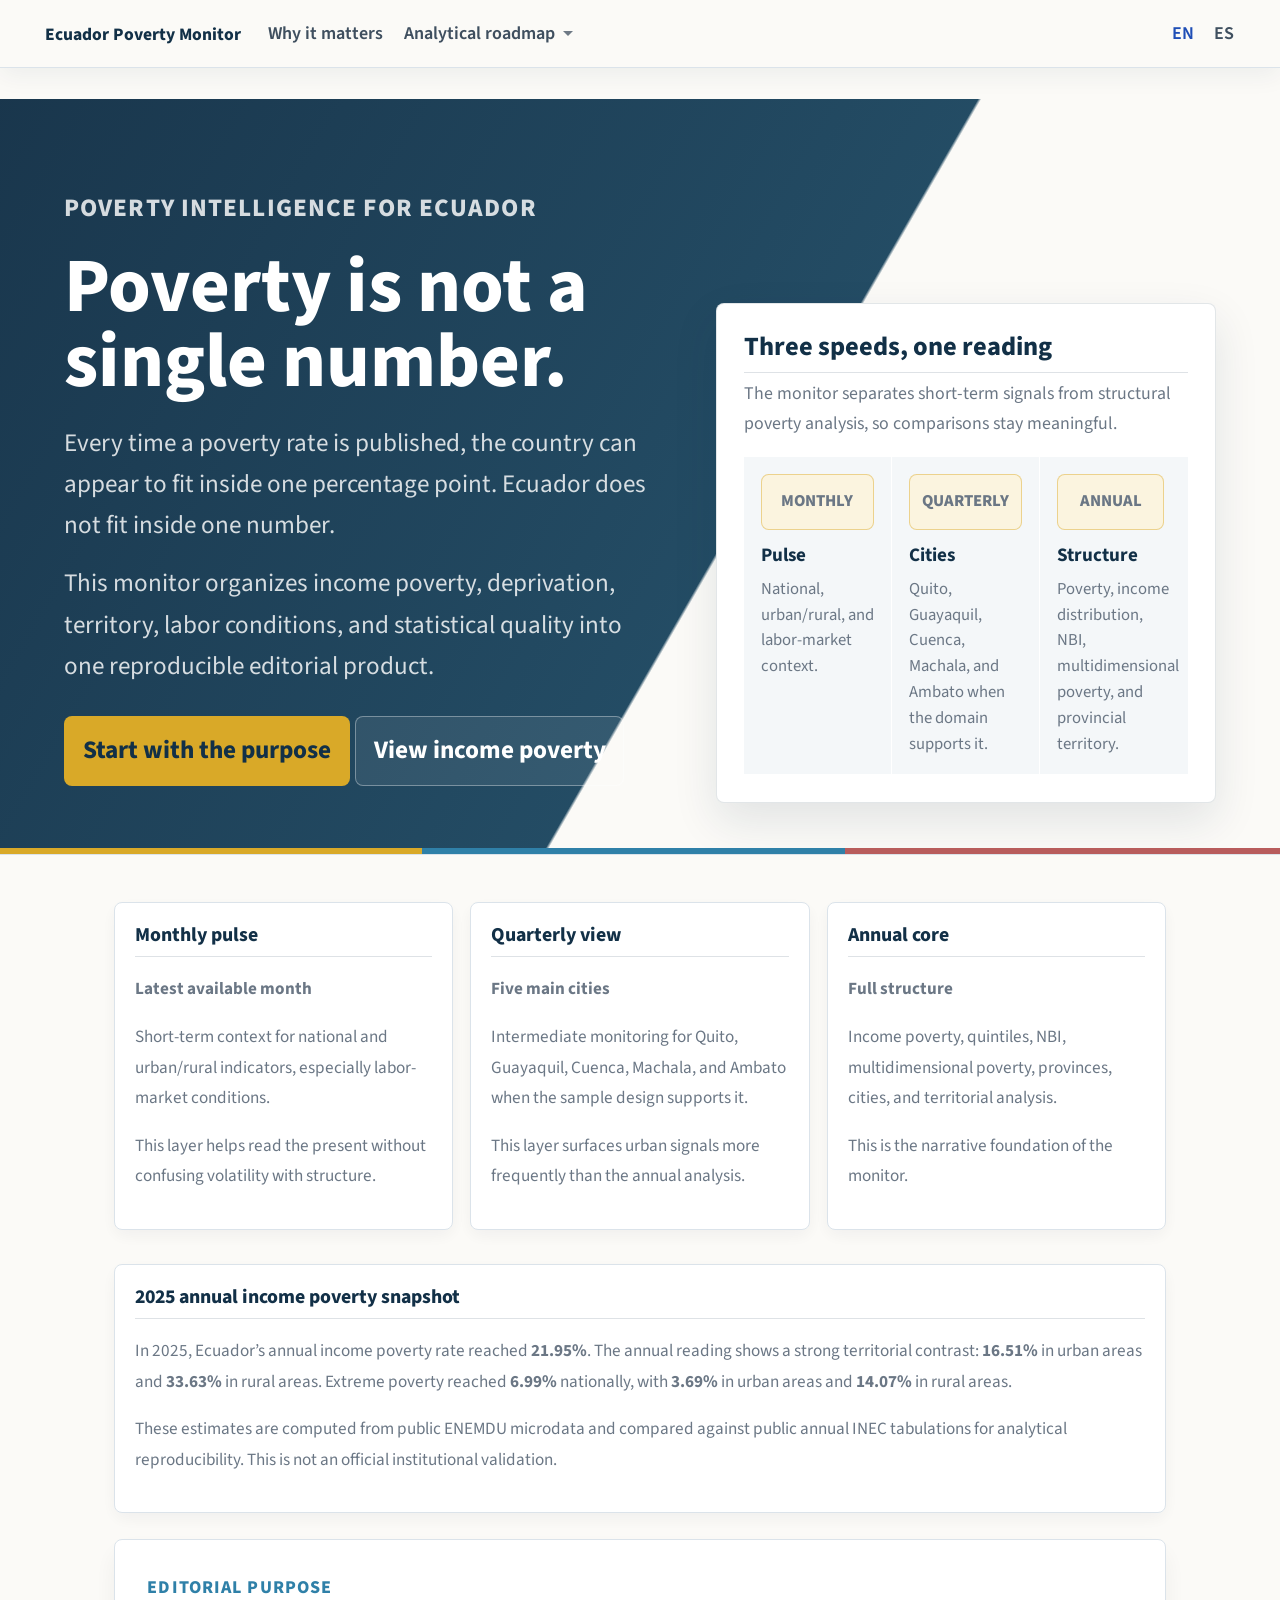
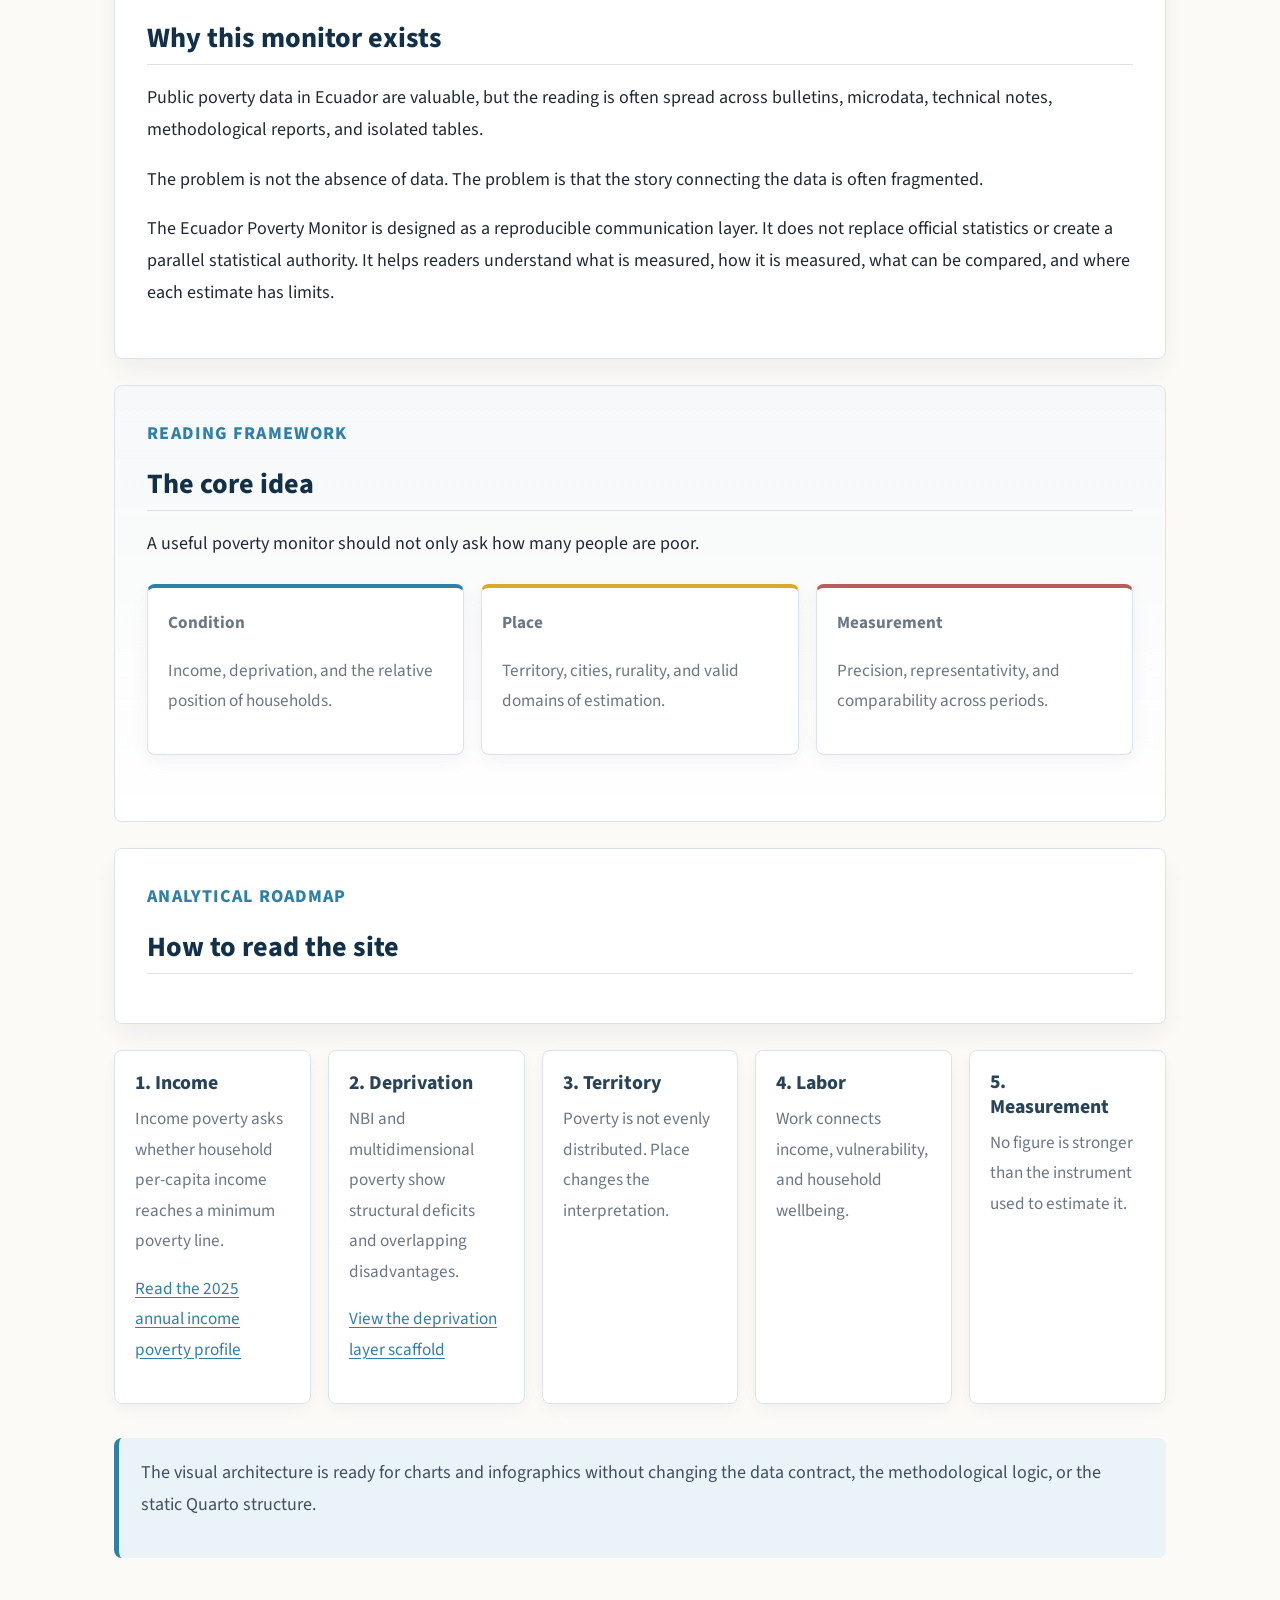
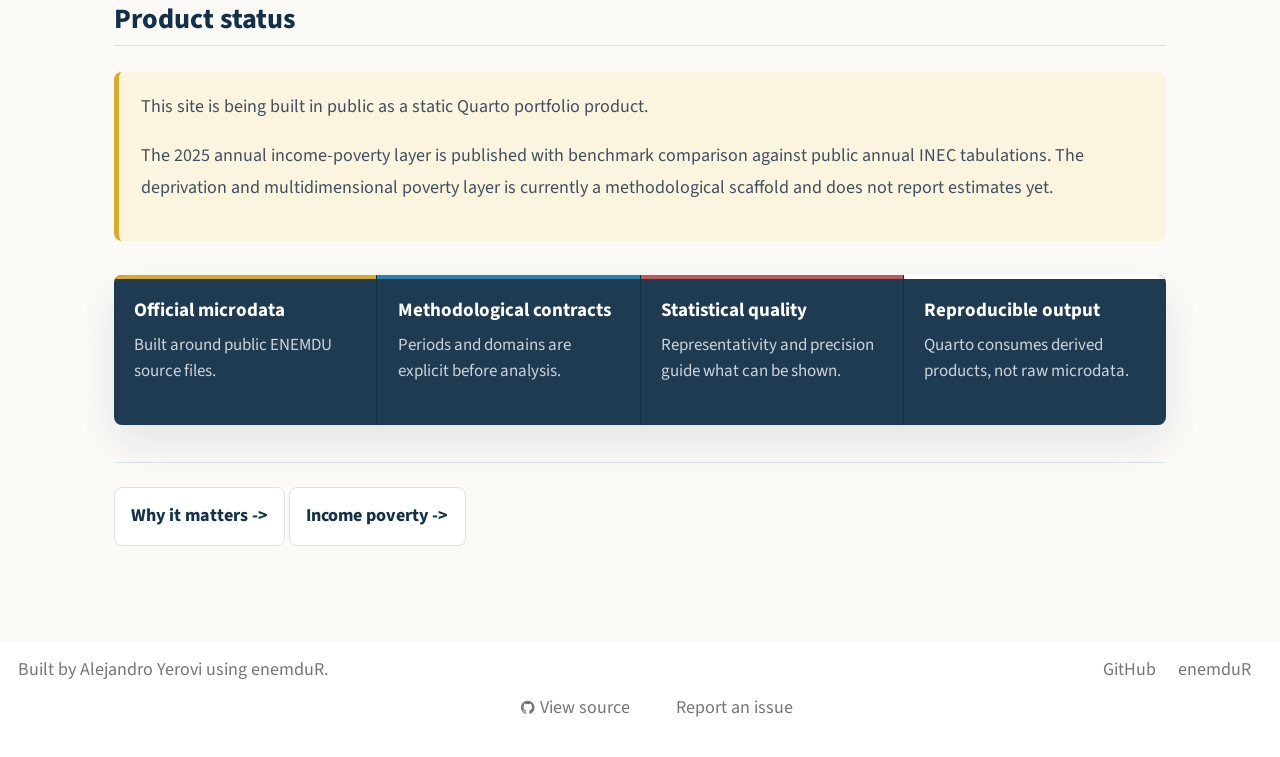
==== commit 544a516e: "feat: add annual deprivation and multidimensional poverty report" ====
--- a/docs/index.html
+++ b/docs/index.html
@@ -21,7 +21,7 @@
 ul.task-list{list-style: none;}
 ul.task-list li input[type="checkbox"] {
   width: 0.8em;
-  margin: 0 0.8em 0.2em -1em; /* quarto-specific, see https://github.com/quarto-dev/quarto-cli/issues/4556 */
+  margin: 0 0.8em 0.2em -1em; /* quarto-specific, see https://github.com/quarto-dev/quarto-cli/issues/4556 */ 
   vertical-align: middle;
 }
 </style>
@@ -100,42 +100,42 @@
           <div class="collapse navbar-collapse" id="navbarCollapse">
             <ul class="navbar-nav navbar-nav-scroll me-auto">
   <li class="nav-item">
-    <a class="nav-link" href="./pages/01_why-monitor.html">
+    <a class="nav-link" href="./pages/01_why-monitor.html"> 
 <span class="menu-text">Why it matters</span></a>
-  </li>
+  </li>  
   <li class="nav-item dropdown ">
     <a class="nav-link dropdown-toggle" href="#" id="nav-menu-analytical-roadmap" role="link" data-bs-toggle="dropdown" aria-expanded="false">
  <span class="menu-text">Analytical roadmap</span>
     </a>
-    <ul class="dropdown-menu" aria-labelledby="nav-menu-analytical-roadmap">
+    <ul class="dropdown-menu" aria-labelledby="nav-menu-analytical-roadmap">    
         <li>
-    <a class="dropdown-item" href="./index.html#analytical-roadmap">
+    <a class="dropdown-item" href="./pages/02_income-poverty.html">
  <span class="dropdown-text">Income poverty</span></a>
-  </li>
+  </li>  
         <li>
-    <a class="dropdown-item" href="./index.html#analytical-roadmap">
- <span class="dropdown-text">Deprivation and multidimensional poverty</span></a>
-  </li>
+    <a class="dropdown-item" href="./pages/03_deprivation-multidimensional-poverty.html">
+ <span class="dropdown-text">Deprivation &amp; multidimensional poverty</span></a>
+  </li>  
         <li>
     <a class="dropdown-item" href="./index.html#analytical-roadmap">
  <span class="dropdown-text">Territory and labor</span></a>
-  </li>
+  </li>  
         <li>
     <a class="dropdown-item" href="./index.html#statistical-quality">
  <span class="dropdown-text">Statistical quality</span></a>
-  </li>
+  </li>  
     </ul>
   </li>
 </ul>
             <ul class="navbar-nav navbar-nav-scroll ms-auto">
   <li class="nav-item">
-    <a class="nav-link active" href="./index.html" aria-current="page">
+    <a class="nav-link active" href="./index.html" aria-current="page"> 
 <span class="menu-text">EN</span></a>
-  </li>
+  </li>  
   <li class="nav-item">
-    <a class="nav-link" href="./es/index.html">
+    <a class="nav-link" href="./es/index.html"> 
 <span class="menu-text">ES</span></a>
-  </li>
+  </li>  
 </ul>
           </div> <!-- /navcollapse -->
             <div class="quarto-navbar-tools">
@@ -147,7 +147,7 @@
 <div id="quarto-content" class="quarto-container page-columns page-rows-contents page-layout-full page-navbar">
 <!-- sidebar -->
 <!-- margin-sidebar -->
-
+    
 <!-- main -->
 <main class="content column-page" id="quarto-document-content"><header id="title-block-header" class="quarto-title-block"></header>
 
@@ -165,7 +165,7 @@
 <p>Every time a poverty rate is published, the country can appear to fit inside one percentage point. Ecuador does not fit inside one number.</p>
 <p>This monitor organizes income poverty, deprivation, territory, labor conditions, and statistical quality into one reproducible editorial product.</p>
 <div class="hero-actions">
-<p><a href="./pages/01_why-monitor.html" class="btn-monitor btn-primary-monitor">Start with the purpose</a> <a href="./es/index.html" class="btn-monitor btn-secondary-monitor">Leer en español</a></p>
+<p><a href="./pages/01_why-monitor.html" class="btn-monitor btn-primary-monitor">Start with the purpose</a> <a href="./pages/02_income-poverty.html" class="btn-monitor btn-secondary-monitor">View income poverty</a></p>
 </div>
 </section>
 </div>
@@ -278,10 +278,12 @@
 <section id="income" class="level3 story-step">
 <h3 class="anchored" data-anchor-id="income">1. Income</h3>
 <p>Income poverty asks whether household per-capita income reaches a minimum poverty line.</p>
+<p><a href="./pages/02_income-poverty.html">Read the 2025 annual income poverty profile</a></p>
 </section>
 <section id="deprivation" class="level3 story-step">
 <h3 class="anchored" data-anchor-id="deprivation">2. Deprivation</h3>
 <p>NBI and multidimensional poverty show structural deficits and overlapping disadvantages.</p>
+<p><a href="./pages/03_deprivation-multidimensional-poverty.html">View the deprivation layer scaffold</a></p>
 </section>
 <section id="territory" class="level3 story-step">
 <h3 class="anchored" data-anchor-id="territory">3. Territory</h3>
@@ -302,8 +304,8 @@
 <section id="product-status" class="level2">
 <h2 class="anchored" data-anchor-id="product-status">Product status</h2>
 <div class="data-warning">
-<p>This site is under construction.</p>
-<p>This version establishes the editorial, visual, and methodological foundation. Future phases will add data-building scripts, charts, final infographics, and page-specific analysis.</p>
+<p>This site is being built in public as a static Quarto portfolio product.</p>
+<p>The 2025 annual income-poverty layer is published with benchmark comparison against public annual INEC tabulations. The deprivation and multidimensional poverty layer is currently a methodological scaffold and does not report estimates yet.</p>
 </div>
 <div class="proof-strip">
 <div class="proof-item">
@@ -324,7 +326,7 @@
 </div>
 </div>
 <div class="page-nav">
-<p><a href="./pages/01_why-monitor.html">Why it matters -&gt;</a> <a href="./es/index.html">Español -&gt;</a></p>
+<p><a href="./pages/01_why-monitor.html">Why it matters -&gt;</a> <a href="./pages/02_income-poverty.html">Income poverty -&gt;</a></p>
 </div>
 </section>
 </div>
@@ -343,7 +345,7 @@
     anchorJS.add('.anchored');
     const isCodeAnnotation = (el) => {
       for (const clz of el.classList) {
-        if (clz.startsWith('code-annotation-')) {
+        if (clz.startsWith('code-annotation-')) {                     
           return true;
         }
       }
@@ -363,11 +365,11 @@
         button.setAttribute("data-bs-toggle", "tooltip");
         button.setAttribute("data-bs-placement", "left");
         button.setAttribute("data-bs-title", "Copied!");
-        tooltip = new bootstrap.Tooltip(button,
-          { trigger: "manual",
+        tooltip = new bootstrap.Tooltip(button, 
+          { trigger: "manual", 
             customClass: "code-copy-button-tooltip",
             offset: [0, -8]});
-        tooltip.show();
+        tooltip.show();    
       }
       setTimeout(function() {
         if (tooltip) {
@@ -449,7 +451,7 @@
       if (onUntriggerFn) {
         config.onUntrigger = onUntriggerFn;
       }
-      window.tippy(el, config);
+      window.tippy(el, config); 
     }
     const noterefs = window.document.querySelectorAll('a[role="doc-noteref"]');
     for (var i=0; i<noterefs.length; i++) {
@@ -524,7 +526,7 @@
       tippyHover(xref, undefined, function(instance) {
         instance.disable();
         let url = xref.getAttribute('href');
-        let hash = undefined;
+        let hash = undefined; 
         if (url.startsWith('#')) {
           hash = url;
         } else {
@@ -552,7 +554,7 @@
               if (note !== null) {
                 const html = processXRef(id, note);
                 instance.setContent(html);
-              }
+              } 
             }).finally(() => {
               instance.enable();
               instance.show();
@@ -576,7 +578,7 @@
               }
               const html = processXRef(null, note);
               instance.setContent(html);
-            }
+            } 
           }).finally(() => {
             instance.enable();
             instance.show();
@@ -616,7 +618,7 @@
               height = bottom - top;
             }
             if (top !== null && height !== null && parent !== null) {
-              // cook up a div (if necessary) and position it
+              // cook up a div (if necessary) and position it 
               let div = window.document.getElementById("code-annotation-line-highlight");
               if (div === null) {
                 div = window.document.createElement("div");
@@ -742,7 +744,7 @@
   <div class="nav-footer">
     <div class="nav-footer-left">
 <p>Built by Alejandro Yerovi using enemduR.</p>
-</div>
+</div>   
     <div class="nav-footer-center">
       &nbsp;
     <div class="toc-actions"><ul><li><a href="https://github.com/yerovi84/ecuador-poverty-monitor/blob/main/index.qmd" class="toc-action"><i class="bi bi-github"></i>View source</a></li><li><a href="https://github.com/yerovi84/ecuador-poverty-monitor/issues/new" class="toc-action"><i class="bi empty"></i>Report an issue</a></li></ul></div></div>
@@ -752,12 +754,12 @@
     <a class="nav-link" href="https://github.com/yerovi84/ecuador-poverty-monitor">
 <p>GitHub</p>
 </a>
-  </li>
+  </li>  
     <li class="nav-item">
     <a class="nav-link" href="https://github.com/yerovi84/enemduR">
 <p>enemduR</p>
 </a>
-  </li>
+  </li>  
 </ul>
     </div>
   </div>
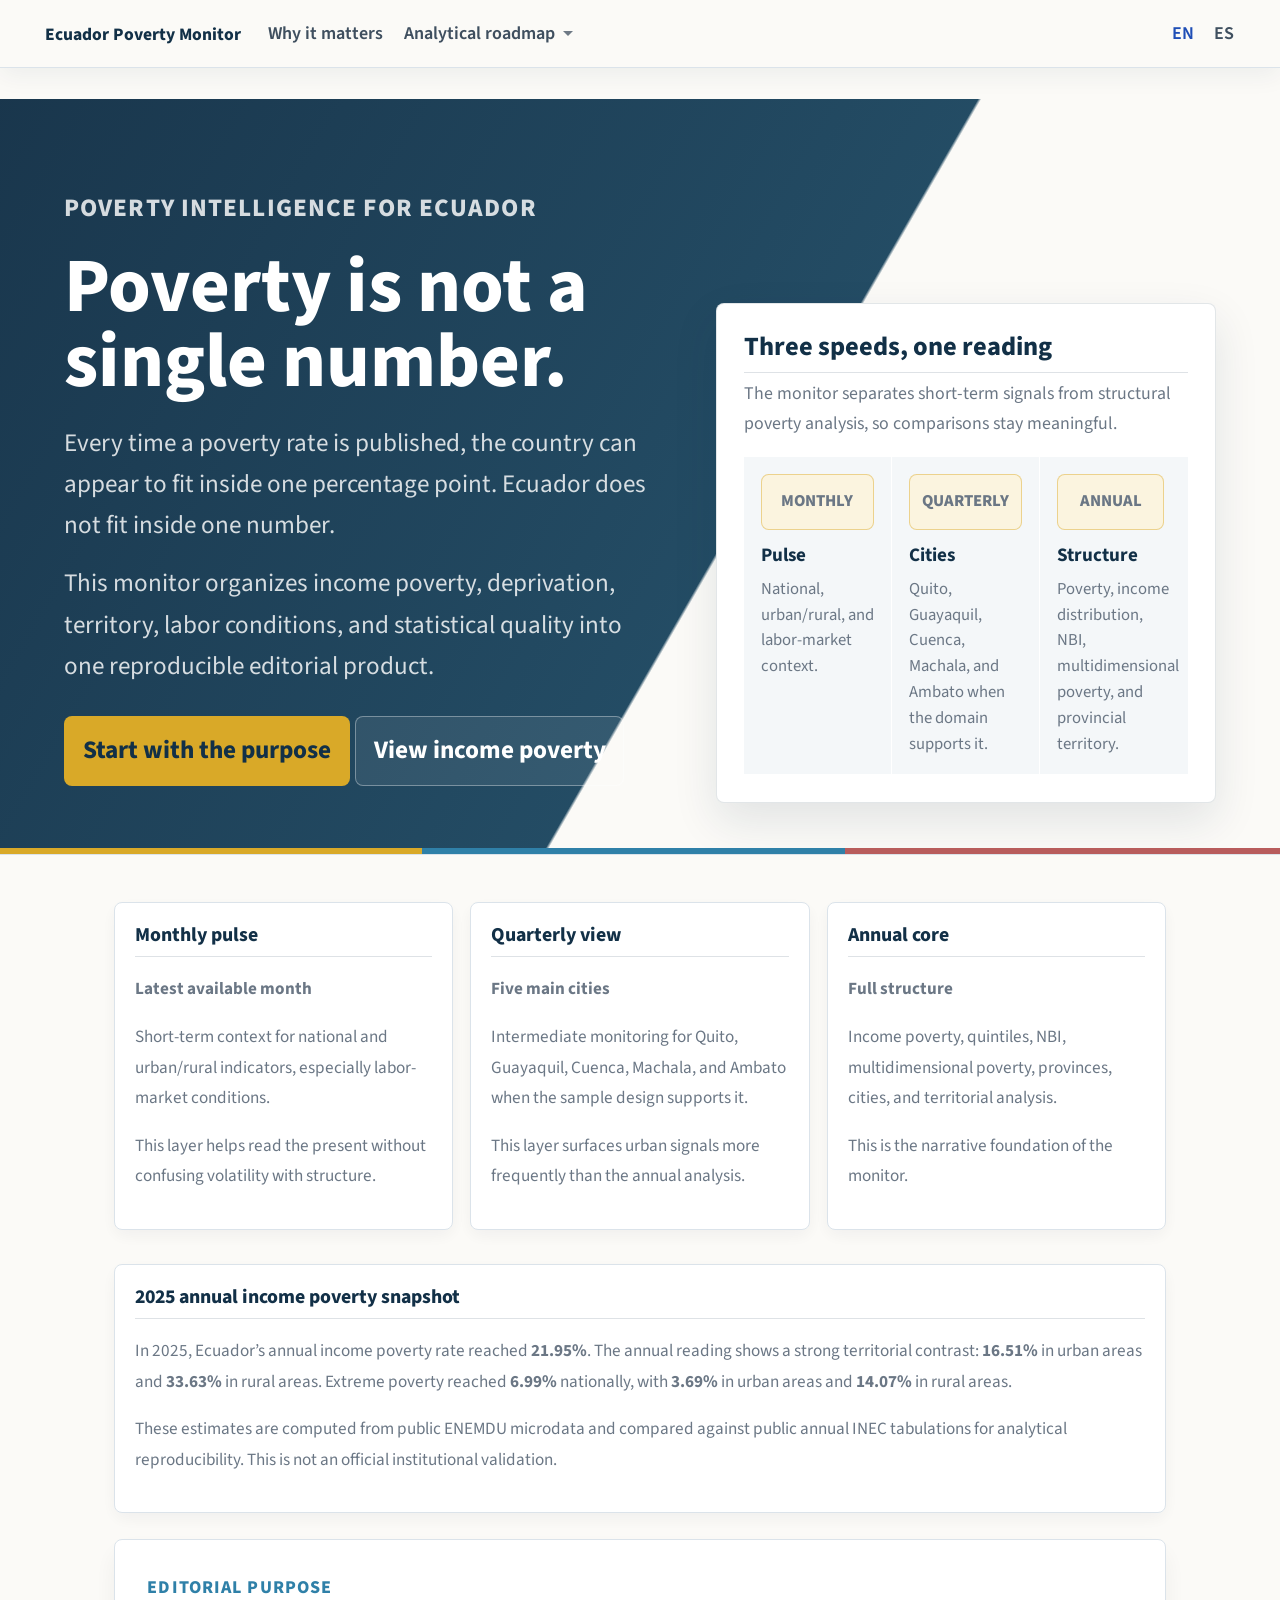
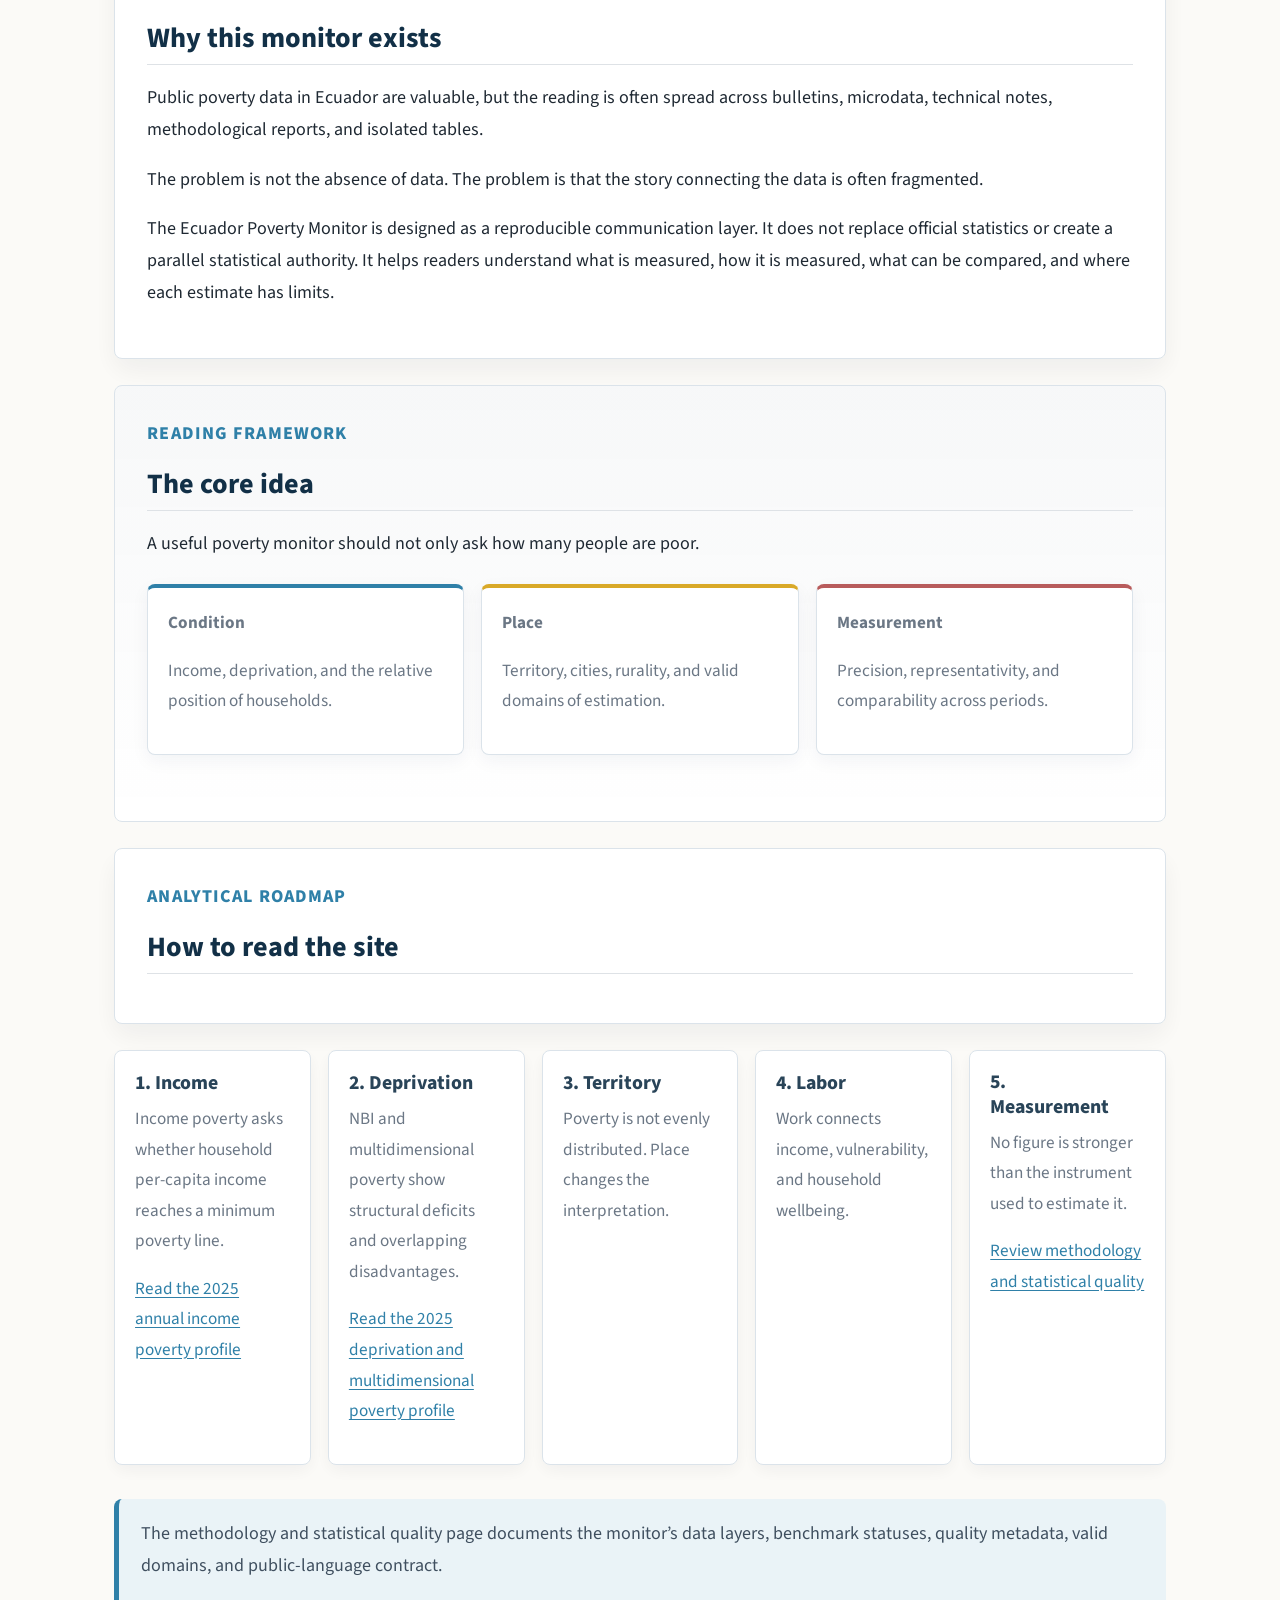
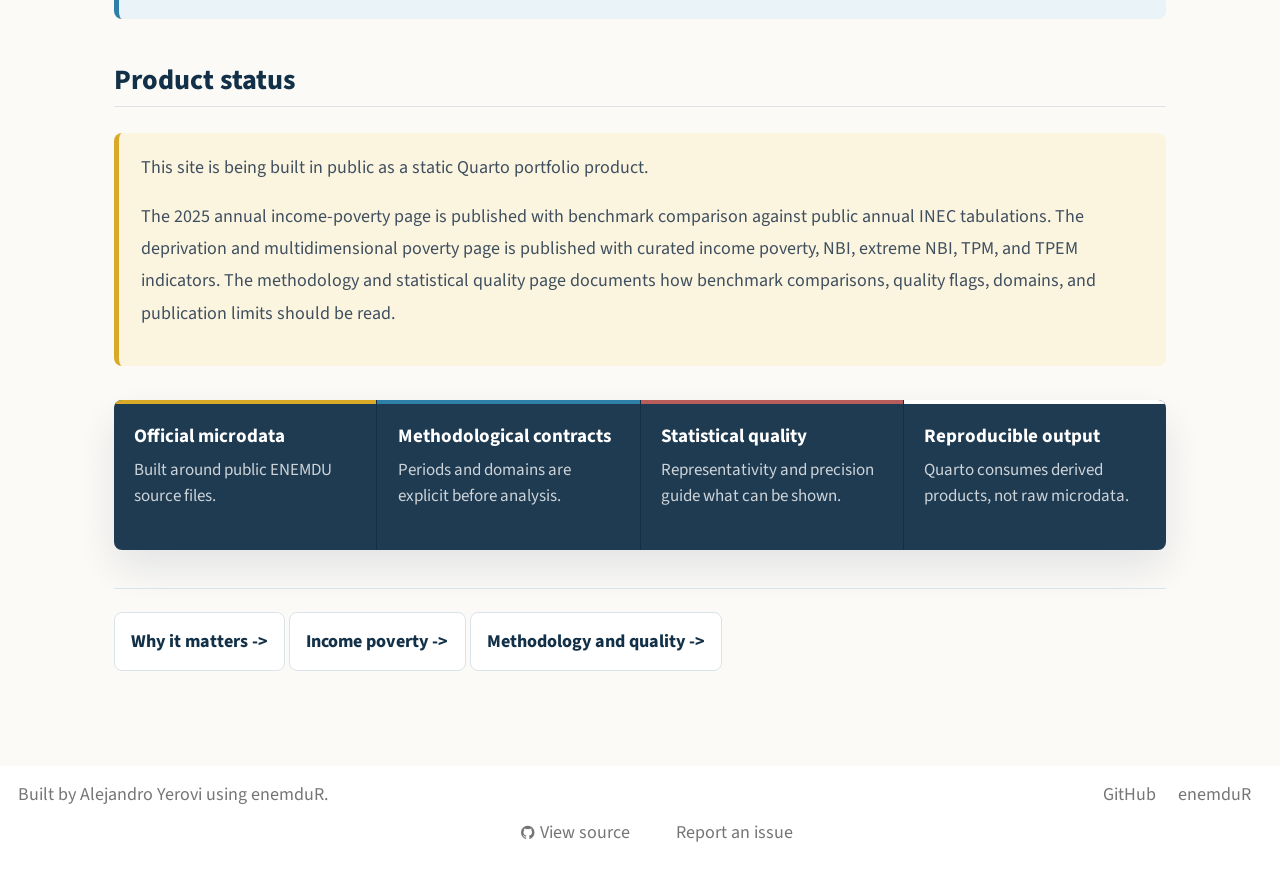
==== commit 607d6cad: "docs: add methodology and statistical quality transparency" ====
--- a/docs/index.html
+++ b/docs/index.html
@@ -121,7 +121,7 @@
  <span class="dropdown-text">Territory and labor</span></a>
   </li>  
         <li>
-    <a class="dropdown-item" href="./index.html#statistical-quality">
+    <a class="dropdown-item" href="./pages/04_methodology-quality.html">
  <span class="dropdown-text">Statistical quality</span></a>
   </li>  
     </ul>
@@ -283,7 +283,7 @@
 <section id="deprivation" class="level3 story-step">
 <h3 class="anchored" data-anchor-id="deprivation">2. Deprivation</h3>
 <p>NBI and multidimensional poverty show structural deficits and overlapping disadvantages.</p>
-<p><a href="./pages/03_deprivation-multidimensional-poverty.html">View the deprivation layer scaffold</a></p>
+<p><a href="./pages/03_deprivation-multidimensional-poverty.html">Read the 2025 deprivation and multidimensional poverty profile</a></p>
 </section>
 <section id="territory" class="level3 story-step">
 <h3 class="anchored" data-anchor-id="territory">3. Territory</h3>
@@ -296,16 +296,17 @@
 <section id="measurement" class="level3 story-step">
 <h3 class="anchored" data-anchor-id="measurement">5. Measurement</h3>
 <p>No figure is stronger than the instrument used to estimate it.</p>
+<p><a href="./pages/04_methodology-quality.html">Review methodology and statistical quality</a></p>
 </section>
 </div>
 <div id="statistical-quality" class="method-note">
-<p>The visual architecture is ready for charts and infographics without changing the data contract, the methodological logic, or the static Quarto structure.</p>
+<p>The methodology and statistical quality page documents the monitor’s data layers, benchmark statuses, quality metadata, valid domains, and public-language contract.</p>
 </div>
 <section id="product-status" class="level2">
 <h2 class="anchored" data-anchor-id="product-status">Product status</h2>
 <div class="data-warning">
 <p>This site is being built in public as a static Quarto portfolio product.</p>
-<p>The 2025 annual income-poverty layer is published with benchmark comparison against public annual INEC tabulations. The deprivation and multidimensional poverty layer is currently a methodological scaffold and does not report estimates yet.</p>
+<p>The 2025 annual income-poverty page is published with benchmark comparison against public annual INEC tabulations. The deprivation and multidimensional poverty page is published with curated income poverty, NBI, extreme NBI, TPM, and TPEM indicators. The methodology and statistical quality page documents how benchmark comparisons, quality flags, domains, and publication limits should be read.</p>
 </div>
 <div class="proof-strip">
 <div class="proof-item">
@@ -326,7 +327,7 @@
 </div>
 </div>
 <div class="page-nav">
-<p><a href="./pages/01_why-monitor.html">Why it matters -&gt;</a> <a href="./pages/02_income-poverty.html">Income poverty -&gt;</a></p>
+<p><a href="./pages/01_why-monitor.html">Why it matters -&gt;</a> <a href="./pages/02_income-poverty.html">Income poverty -&gt;</a> <a href="./pages/04_methodology-quality.html">Methodology and quality -&gt;</a></p>
 </div>
 </section>
 </div>
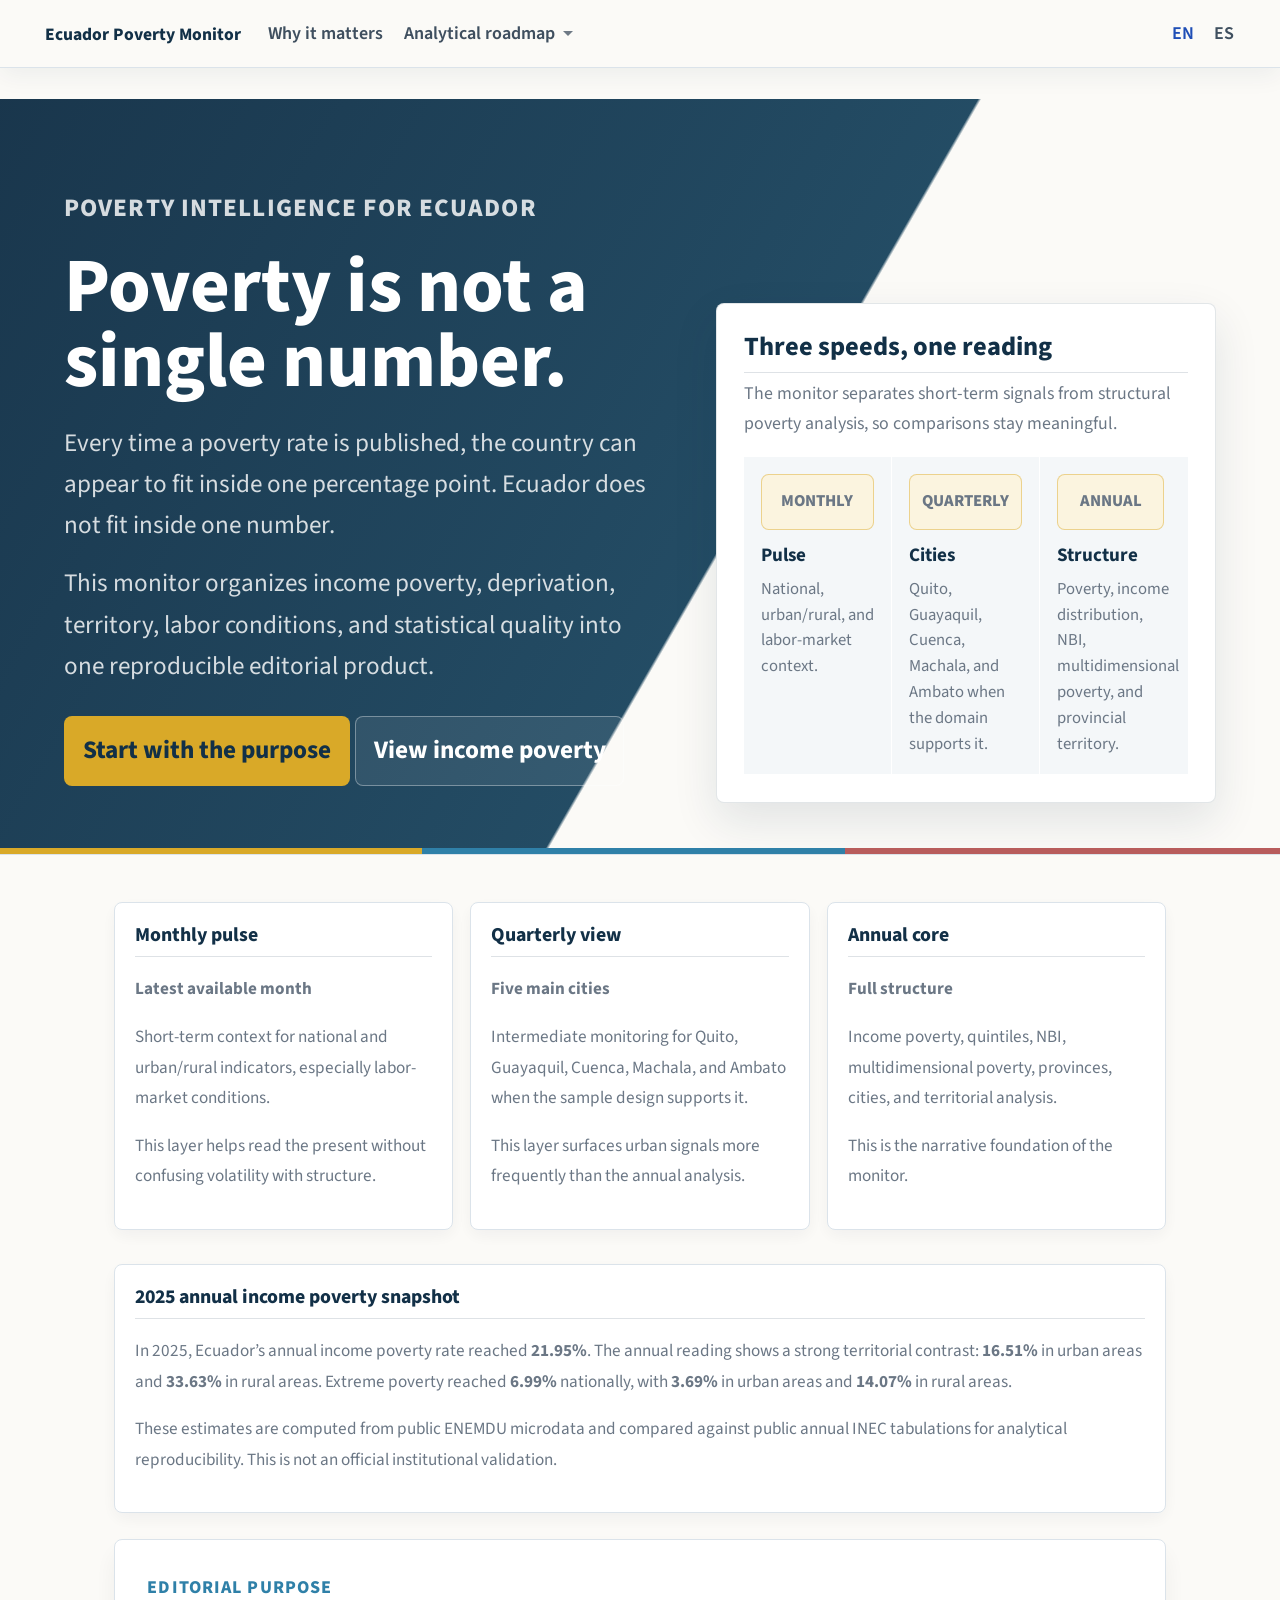
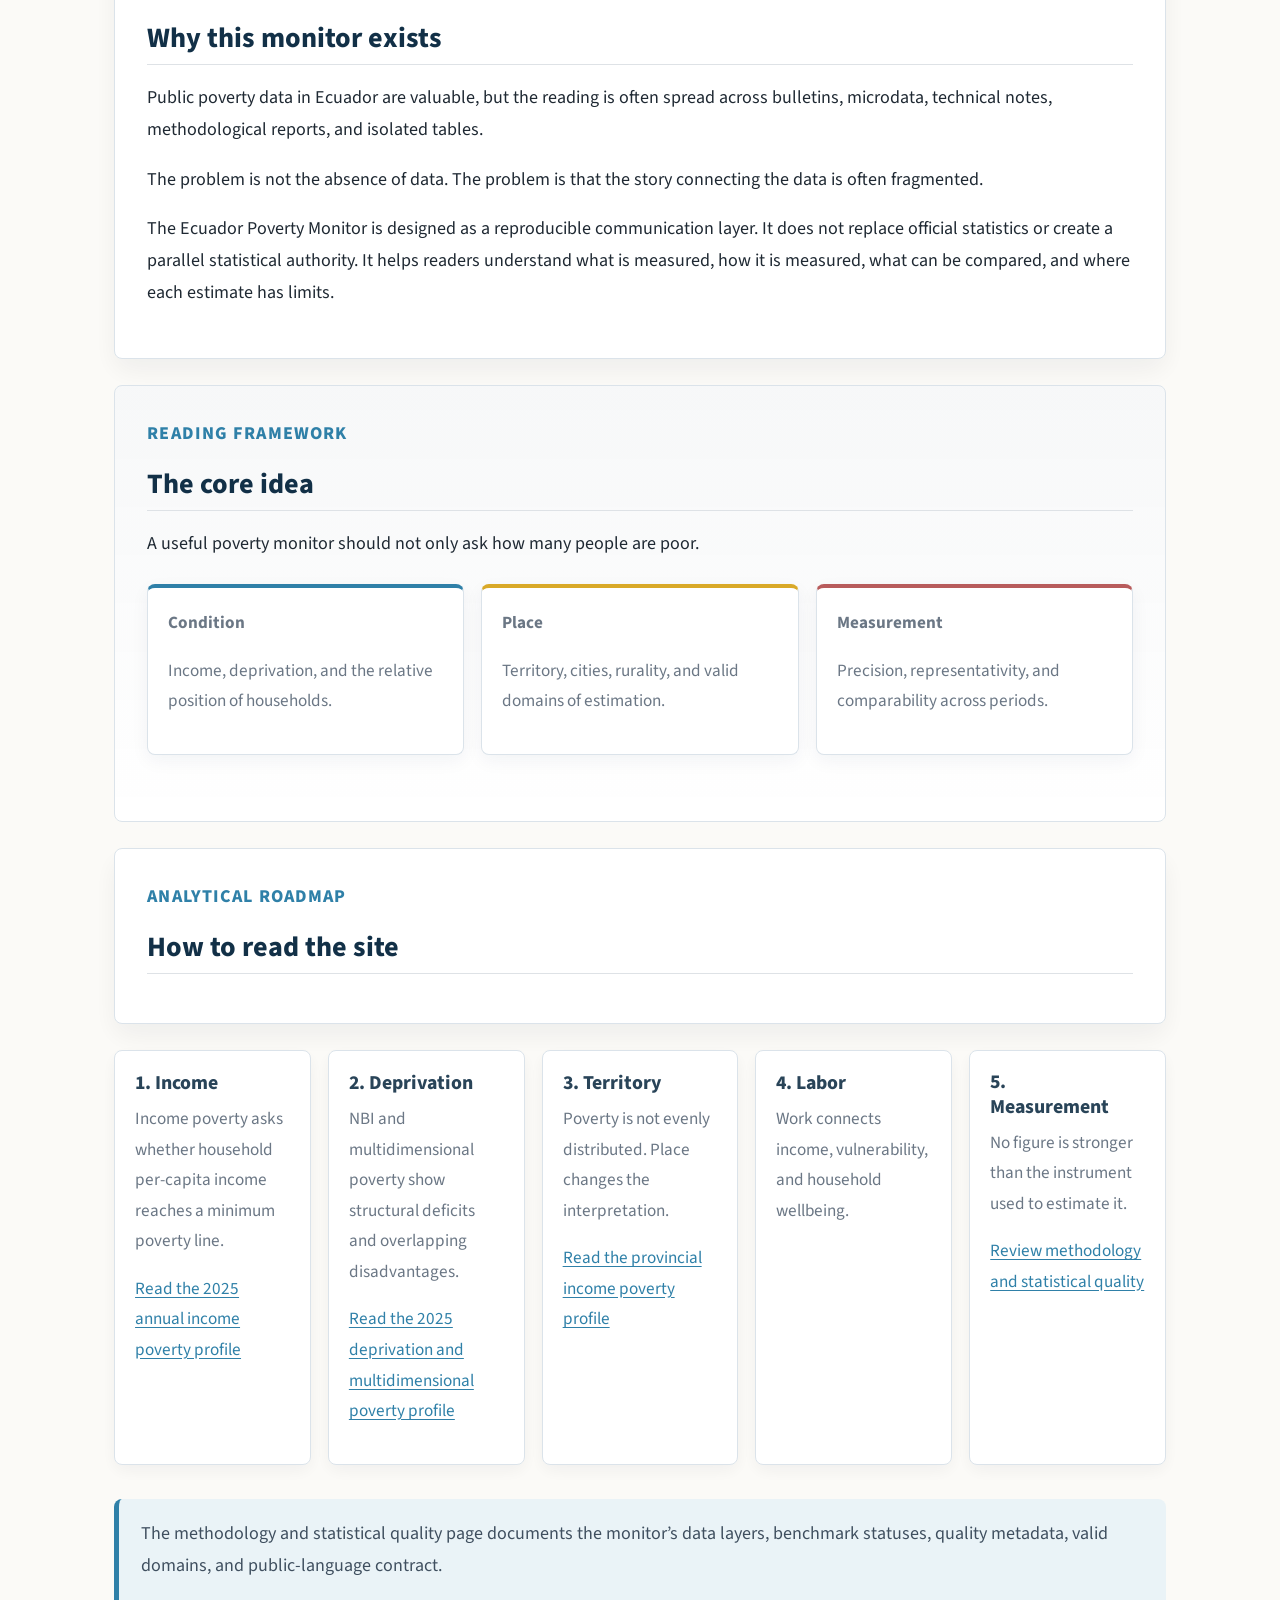
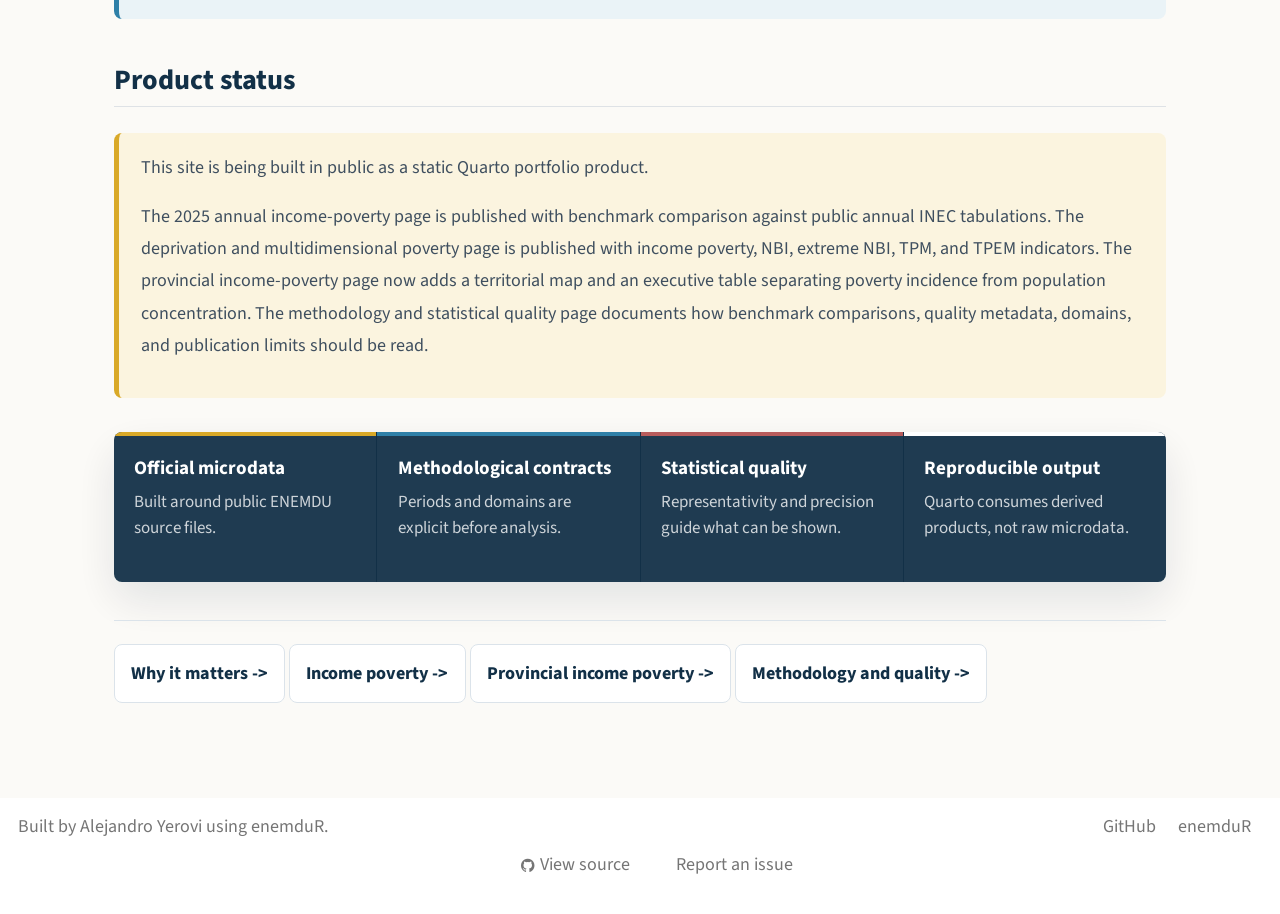
==== commit d3c95b1a: "feat: add territorial provincial poverty page" ====
--- a/docs/index.html
+++ b/docs/index.html
@@ -117,8 +117,8 @@
  <span class="dropdown-text">Deprivation &amp; multidimensional poverty</span></a>
   </li>  
         <li>
-    <a class="dropdown-item" href="./index.html#analytical-roadmap">
- <span class="dropdown-text">Territory and labor</span></a>
+    <a class="dropdown-item" href="./pages/05_territorial-province-income-poverty.html">
+ <span class="dropdown-text">Provincial income poverty</span></a>
   </li>  
         <li>
     <a class="dropdown-item" href="./pages/04_methodology-quality.html">
@@ -288,6 +288,7 @@
 <section id="territory" class="level3 story-step">
 <h3 class="anchored" data-anchor-id="territory">3. Territory</h3>
 <p>Poverty is not evenly distributed. Place changes the interpretation.</p>
+<p><a href="./pages/05_territorial-province-income-poverty.html">Read the provincial income poverty profile</a></p>
 </section>
 <section id="labor" class="level3 story-step">
 <h3 class="anchored" data-anchor-id="labor">4. Labor</h3>
@@ -306,7 +307,7 @@
 <h2 class="anchored" data-anchor-id="product-status">Product status</h2>
 <div class="data-warning">
 <p>This site is being built in public as a static Quarto portfolio product.</p>
-<p>The 2025 annual income-poverty page is published with benchmark comparison against public annual INEC tabulations. The deprivation and multidimensional poverty page is published with curated income poverty, NBI, extreme NBI, TPM, and TPEM indicators. The methodology and statistical quality page documents how benchmark comparisons, quality flags, domains, and publication limits should be read.</p>
+<p>The 2025 annual income-poverty page is published with benchmark comparison against public annual INEC tabulations. The deprivation and multidimensional poverty page is published with income poverty, NBI, extreme NBI, TPM, and TPEM indicators. The provincial income-poverty page now adds a territorial map and an executive table separating poverty incidence from population concentration. The methodology and statistical quality page documents how benchmark comparisons, quality metadata, domains, and publication limits should be read.</p>
 </div>
 <div class="proof-strip">
 <div class="proof-item">
@@ -327,7 +328,7 @@
 </div>
 </div>
 <div class="page-nav">
-<p><a href="./pages/01_why-monitor.html">Why it matters -&gt;</a> <a href="./pages/02_income-poverty.html">Income poverty -&gt;</a> <a href="./pages/04_methodology-quality.html">Methodology and quality -&gt;</a></p>
+<p><a href="./pages/01_why-monitor.html">Why it matters -&gt;</a> <a href="./pages/02_income-poverty.html">Income poverty -&gt;</a> <a href="./pages/05_territorial-province-income-poverty.html">Provincial income poverty -&gt;</a> <a href="./pages/04_methodology-quality.html">Methodology and quality -&gt;</a></p>
 </div>
 </section>
 </div>
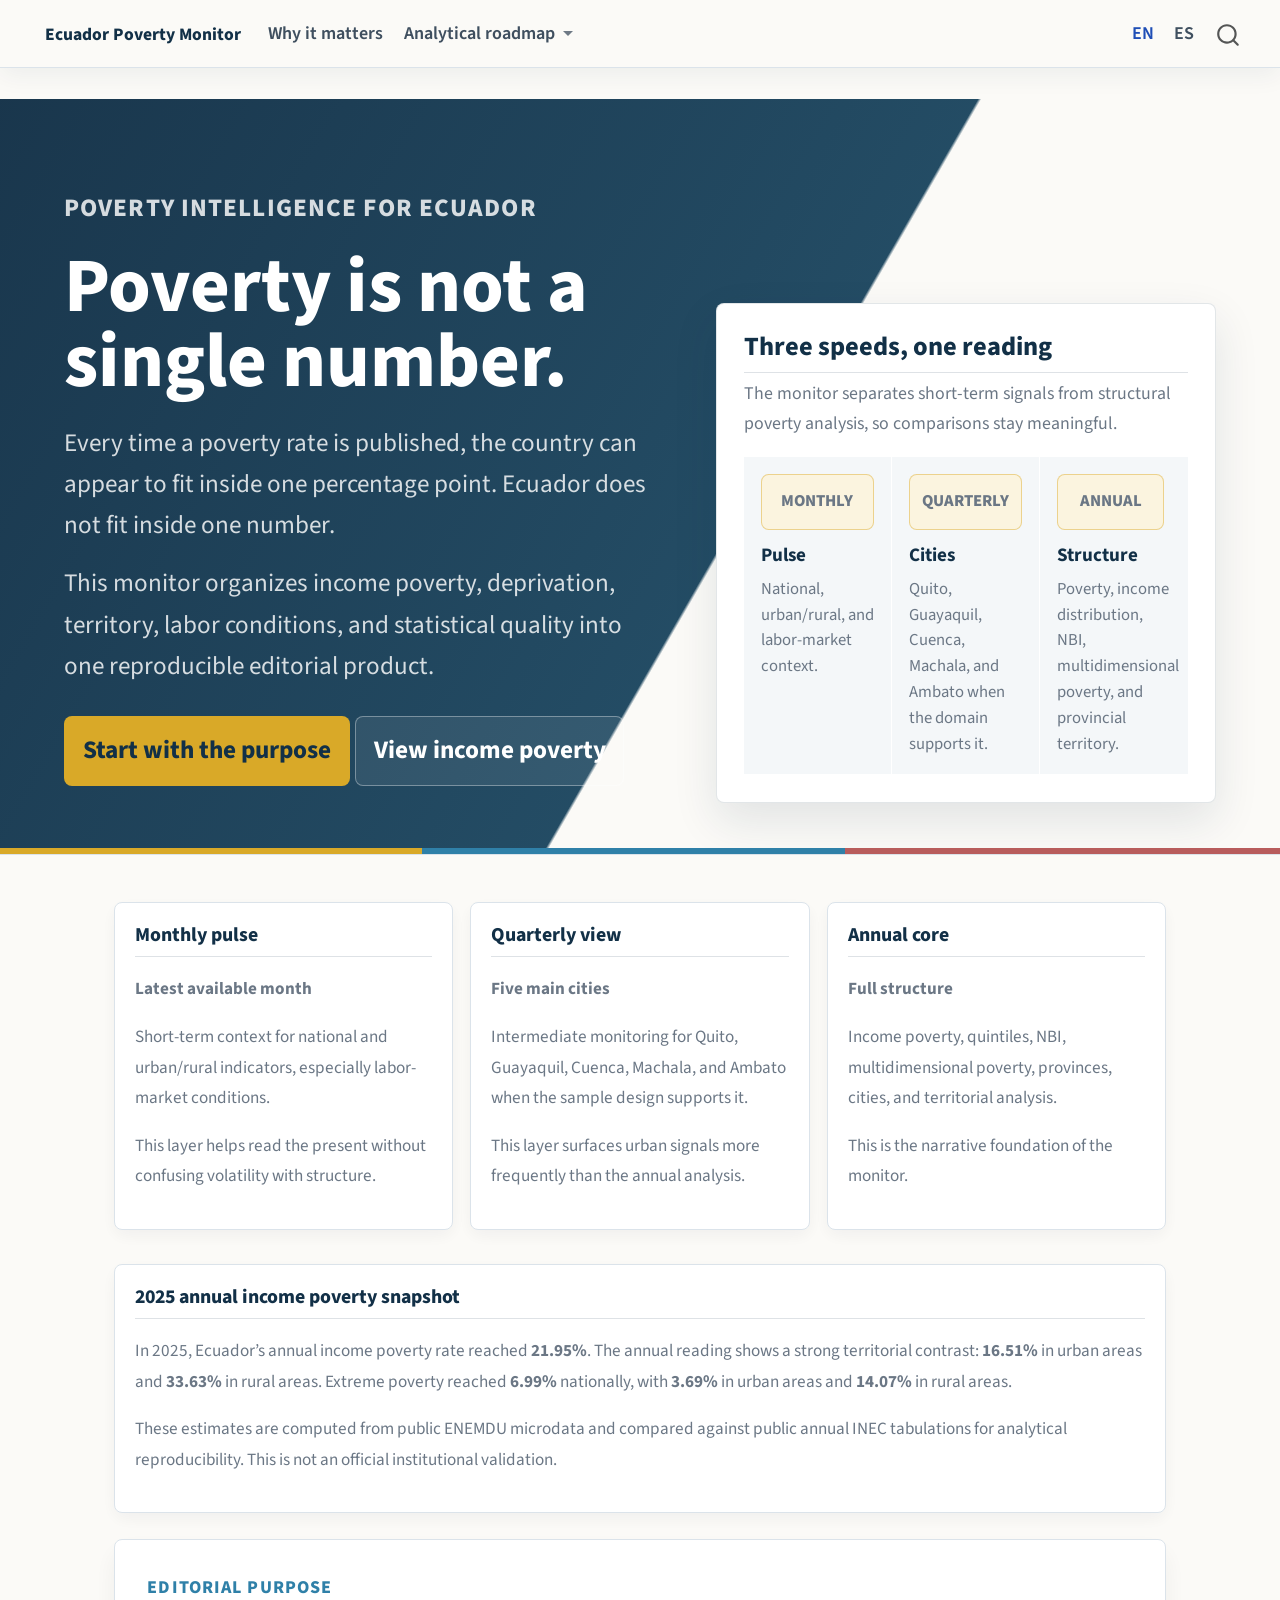
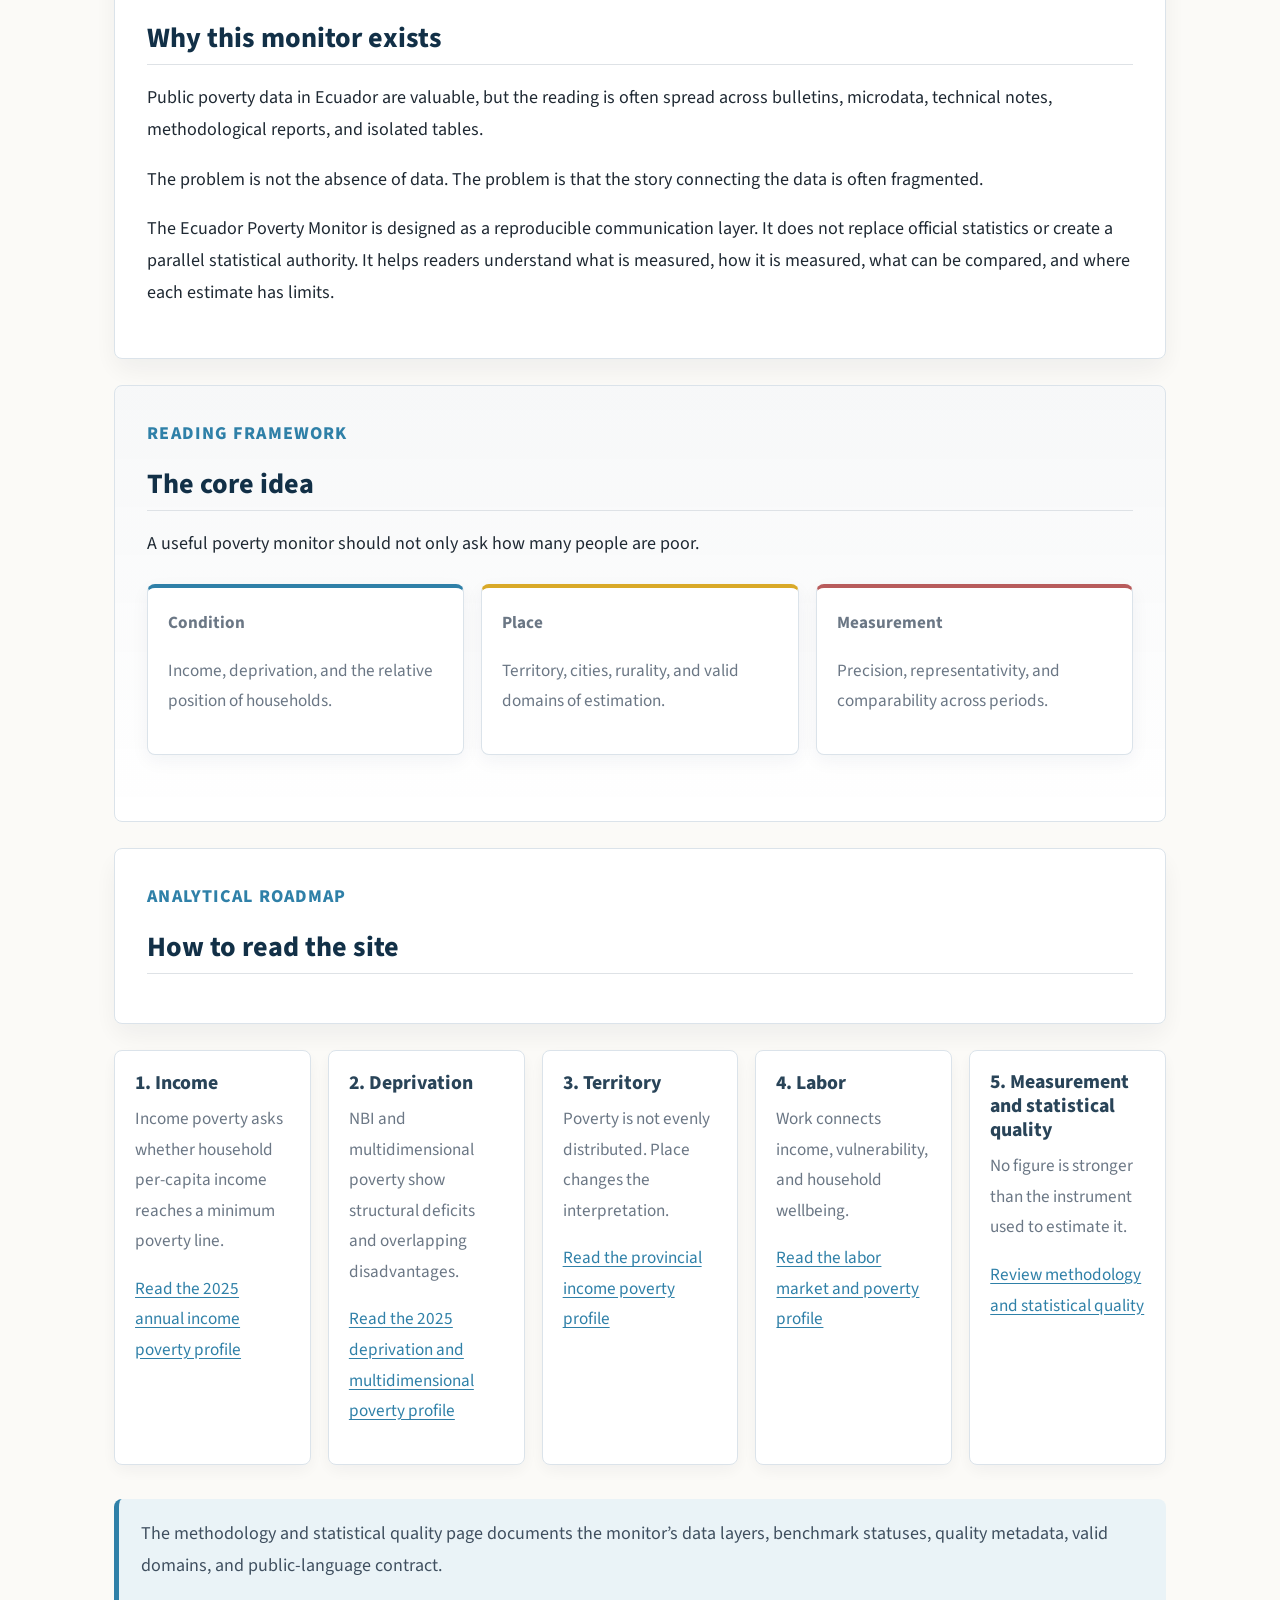
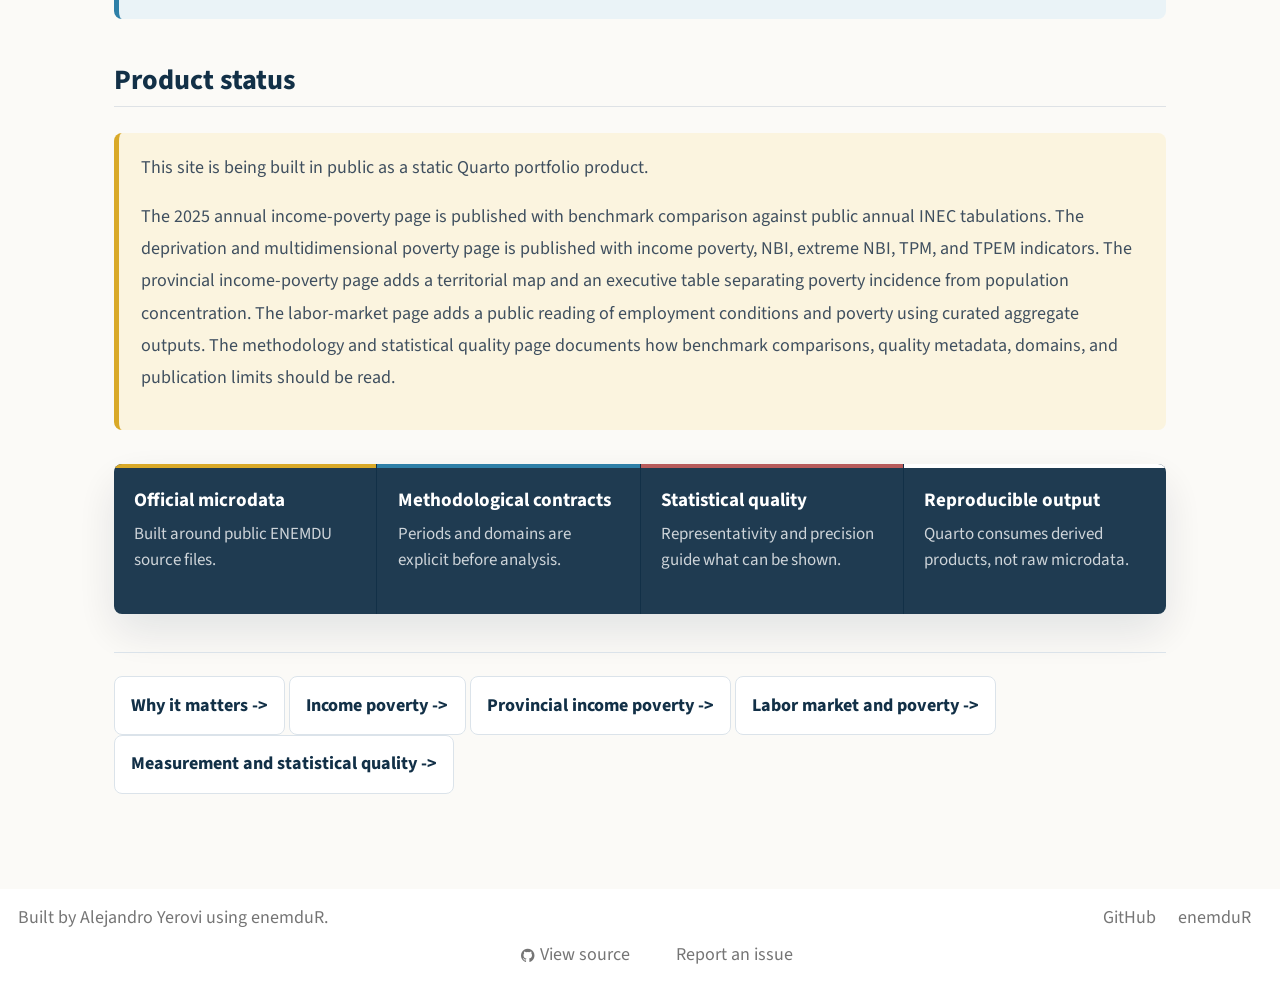
==== commit ce18516a: "feat: add labor poverty public page" ====
--- a/docs/index.html
+++ b/docs/index.html
@@ -2,7 +2,7 @@
 <html xmlns="http://www.w3.org/1999/xhtml" lang="en" xml:lang="en"><head>
 
 <meta charset="utf-8">
-<meta name="generator" content="quarto-1.9.37">
+<meta name="generator" content="quarto-1.8.27">
 
 <meta name="viewport" content="width=device-width, initial-scale=1.0, user-scalable=yes">
 
@@ -10,9 +10,6 @@
 
 <title>Ecuador Poverty Monitor</title>
 <style>
-/* Default styles provided by pandoc.
-** See https://pandoc.org/MANUAL.html#variables-for-html for config info.
-*/
 code{white-space: pre-wrap;}
 span.smallcaps{font-variant: small-caps;}
 div.columns{display: flex; gap: min(4vw, 1.5em);}
@@ -21,7 +18,7 @@
 ul.task-list{list-style: none;}
 ul.task-list li input[type="checkbox"] {
   width: 0.8em;
-  margin: 0 0.8em 0.2em -1em; /* quarto-specific, see https://github.com/quarto-dev/quarto-cli/issues/4556 */ 
+  margin: 0 0.8em 0.2em -1em; /* quarto-specific, see https://github.com/quarto-dev/quarto-cli/issues/4556 */
   vertical-align: middle;
 }
 </style>
@@ -37,14 +34,15 @@
 <link href="./assets/img/brand/epm-favicon.png" rel="icon" type="image/png">
 <script src="site_libs/quarto-html/quarto.js" type="module"></script>
 <script src="site_libs/quarto-html/tabsets/tabsets.js" type="module"></script>
+<script src="site_libs/quarto-html/axe/axe-check.js" type="module"></script>
 <script src="site_libs/quarto-html/popper.min.js"></script>
 <script src="site_libs/quarto-html/tippy.umd.min.js"></script>
 <script src="site_libs/quarto-html/anchor.min.js"></script>
 <link href="site_libs/quarto-html/tippy.css" rel="stylesheet">
-<link href="site_libs/quarto-html/quarto-syntax-highlighting-7f8f88aac4f3542376d5c11b86a4c14d.css" rel="stylesheet" id="quarto-text-highlighting-styles">
+<link href="site_libs/quarto-html/quarto-syntax-highlighting-ed96de9b727972fe78a7b5d16c58bf87.css" rel="stylesheet" id="quarto-text-highlighting-styles">
 <script src="site_libs/bootstrap/bootstrap.min.js"></script>
 <link href="site_libs/bootstrap/bootstrap-icons.css" rel="stylesheet">
-<link href="site_libs/bootstrap/bootstrap-f1567f6532da11e0b3c9d7d9c23d1e21.min.css" rel="stylesheet" append-hash="true" id="quarto-bootstrap" data-mode="light">
+<link href="site_libs/bootstrap/bootstrap-0e2ed5a012ede8e13c082ff6ed26c046.min.css" rel="stylesheet" append-hash="true" id="quarto-bootstrap" data-mode="light">
 <script id="quarto-search-options" type="application/json">{
   "location": "navbar",
   "copy-button": false,
@@ -100,42 +98,46 @@
           <div class="collapse navbar-collapse" id="navbarCollapse">
             <ul class="navbar-nav navbar-nav-scroll me-auto">
   <li class="nav-item">
-    <a class="nav-link" href="./pages/01_why-monitor.html"> 
+    <a class="nav-link" href="./pages/01_why-monitor.html">
 <span class="menu-text">Why it matters</span></a>
-  </li>  
+  </li>
   <li class="nav-item dropdown ">
     <a class="nav-link dropdown-toggle" href="#" id="nav-menu-analytical-roadmap" role="link" data-bs-toggle="dropdown" aria-expanded="false">
  <span class="menu-text">Analytical roadmap</span>
     </a>
-    <ul class="dropdown-menu" aria-labelledby="nav-menu-analytical-roadmap">    
+    <ul class="dropdown-menu" aria-labelledby="nav-menu-analytical-roadmap">
         <li>
     <a class="dropdown-item" href="./pages/02_income-poverty.html">
  <span class="dropdown-text">Income poverty</span></a>
-  </li>  
+  </li>
         <li>
     <a class="dropdown-item" href="./pages/03_deprivation-multidimensional-poverty.html">
  <span class="dropdown-text">Deprivation &amp; multidimensional poverty</span></a>
-  </li>  
+  </li>
         <li>
     <a class="dropdown-item" href="./pages/05_territorial-province-income-poverty.html">
  <span class="dropdown-text">Provincial income poverty</span></a>
-  </li>  
+  </li>
+        <li>
+    <a class="dropdown-item" href="./pages/06_labor-market-poverty.html">
+ <span class="dropdown-text">Labor market and poverty</span></a>
+  </li>
         <li>
     <a class="dropdown-item" href="./pages/04_methodology-quality.html">
- <span class="dropdown-text">Statistical quality</span></a>
-  </li>  
+ <span class="dropdown-text">Measurement and statistical quality</span></a>
+  </li>
     </ul>
   </li>
 </ul>
             <ul class="navbar-nav navbar-nav-scroll ms-auto">
   <li class="nav-item">
-    <a class="nav-link active" href="./index.html" aria-current="page"> 
+    <a class="nav-link active" href="./index.html" aria-current="page">
 <span class="menu-text">EN</span></a>
-  </li>  
+  </li>
   <li class="nav-item">
-    <a class="nav-link" href="./es/index.html"> 
+    <a class="nav-link" href="./es/index.html">
 <span class="menu-text">ES</span></a>
-  </li>  
+  </li>
 </ul>
           </div> <!-- /navcollapse -->
             <div class="quarto-navbar-tools">
@@ -147,7 +149,7 @@
 <div id="quarto-content" class="quarto-container page-columns page-rows-contents page-layout-full page-navbar">
 <!-- sidebar -->
 <!-- margin-sidebar -->
-    
+
 <!-- main -->
 <main class="content column-page" id="quarto-document-content"><header id="title-block-header" class="quarto-title-block"></header>
 
@@ -293,9 +295,10 @@
 <section id="labor" class="level3 story-step">
 <h3 class="anchored" data-anchor-id="labor">4. Labor</h3>
 <p>Work connects income, vulnerability, and household wellbeing.</p>
-</section>
-<section id="measurement" class="level3 story-step">
-<h3 class="anchored" data-anchor-id="measurement">5. Measurement</h3>
+<p><a href="./pages/06_labor-market-poverty.html">Read the labor market and poverty profile</a></p>
+</section>
+<section id="measurement-and-statistical-quality" class="level3 story-step">
+<h3 class="anchored" data-anchor-id="measurement-and-statistical-quality">5. Measurement and statistical quality</h3>
 <p>No figure is stronger than the instrument used to estimate it.</p>
 <p><a href="./pages/04_methodology-quality.html">Review methodology and statistical quality</a></p>
 </section>
@@ -307,7 +310,7 @@
 <h2 class="anchored" data-anchor-id="product-status">Product status</h2>
 <div class="data-warning">
 <p>This site is being built in public as a static Quarto portfolio product.</p>
-<p>The 2025 annual income-poverty page is published with benchmark comparison against public annual INEC tabulations. The deprivation and multidimensional poverty page is published with income poverty, NBI, extreme NBI, TPM, and TPEM indicators. The provincial income-poverty page now adds a territorial map and an executive table separating poverty incidence from population concentration. The methodology and statistical quality page documents how benchmark comparisons, quality metadata, domains, and publication limits should be read.</p>
+<p>The 2025 annual income-poverty page is published with benchmark comparison against public annual INEC tabulations. The deprivation and multidimensional poverty page is published with income poverty, NBI, extreme NBI, TPM, and TPEM indicators. The provincial income-poverty page adds a territorial map and an executive table separating poverty incidence from population concentration. The labor-market page adds a public reading of employment conditions and poverty using curated aggregate outputs. The methodology and statistical quality page documents how benchmark comparisons, quality metadata, domains, and publication limits should be read.</p>
 </div>
 <div class="proof-strip">
 <div class="proof-item">
@@ -328,7 +331,7 @@
 </div>
 </div>
 <div class="page-nav">
-<p><a href="./pages/01_why-monitor.html">Why it matters -&gt;</a> <a href="./pages/02_income-poverty.html">Income poverty -&gt;</a> <a href="./pages/05_territorial-province-income-poverty.html">Provincial income poverty -&gt;</a> <a href="./pages/04_methodology-quality.html">Methodology and quality -&gt;</a></p>
+<p><a href="./pages/01_why-monitor.html">Why it matters -&gt;</a> <a href="./pages/02_income-poverty.html">Income poverty -&gt;</a> <a href="./pages/05_territorial-province-income-poverty.html">Provincial income poverty -&gt;</a> <a href="./pages/06_labor-market-poverty.html">Labor market and poverty -&gt;</a> <a href="./pages/04_methodology-quality.html">Measurement and statistical quality -&gt;</a></p>
 </div>
 </section>
 </div>
@@ -347,7 +350,7 @@
     anchorJS.add('.anchored');
     const isCodeAnnotation = (el) => {
       for (const clz of el.classList) {
-        if (clz.startsWith('code-annotation-')) {                     
+        if (clz.startsWith('code-annotation-')) {
           return true;
         }
       }
@@ -367,11 +370,11 @@
         button.setAttribute("data-bs-toggle", "tooltip");
         button.setAttribute("data-bs-placement", "left");
         button.setAttribute("data-bs-title", "Copied!");
-        tooltip = new bootstrap.Tooltip(button, 
-          { trigger: "manual", 
+        tooltip = new bootstrap.Tooltip(button,
+          { trigger: "manual",
             customClass: "code-copy-button-tooltip",
             offset: [0, -8]});
-        tooltip.show();    
+        tooltip.show();
       }
       setTimeout(function() {
         if (tooltip) {
@@ -453,7 +456,7 @@
       if (onUntriggerFn) {
         config.onUntrigger = onUntriggerFn;
       }
-      window.tippy(el, config); 
+      window.tippy(el, config);
     }
     const noterefs = window.document.querySelectorAll('a[role="doc-noteref"]');
     for (var i=0; i<noterefs.length; i++) {
@@ -528,7 +531,7 @@
       tippyHover(xref, undefined, function(instance) {
         instance.disable();
         let url = xref.getAttribute('href');
-        let hash = undefined; 
+        let hash = undefined;
         if (url.startsWith('#')) {
           hash = url;
         } else {
@@ -556,7 +559,7 @@
               if (note !== null) {
                 const html = processXRef(id, note);
                 instance.setContent(html);
-              } 
+              }
             }).finally(() => {
               instance.enable();
               instance.show();
@@ -580,7 +583,7 @@
               }
               const html = processXRef(null, note);
               instance.setContent(html);
-            } 
+            }
           }).finally(() => {
             instance.enable();
             instance.show();
@@ -620,7 +623,7 @@
               height = bottom - top;
             }
             if (top !== null && height !== null && parent !== null) {
-              // cook up a div (if necessary) and position it 
+              // cook up a div (if necessary) and position it
               let div = window.document.getElementById("code-annotation-line-highlight");
               if (div === null) {
                 div = window.document.createElement("div");
@@ -746,7 +749,7 @@
   <div class="nav-footer">
     <div class="nav-footer-left">
 <p>Built by Alejandro Yerovi using enemduR.</p>
-</div>   
+</div>
     <div class="nav-footer-center">
       &nbsp;
     <div class="toc-actions"><ul><li><a href="https://github.com/yerovi84/ecuador-poverty-monitor/blob/main/index.qmd" class="toc-action"><i class="bi bi-github"></i>View source</a></li><li><a href="https://github.com/yerovi84/ecuador-poverty-monitor/issues/new" class="toc-action"><i class="bi empty"></i>Report an issue</a></li></ul></div></div>
@@ -756,12 +759,12 @@
     <a class="nav-link" href="https://github.com/yerovi84/ecuador-poverty-monitor">
 <p>GitHub</p>
 </a>
-  </li>  
+  </li>
     <li class="nav-item">
     <a class="nav-link" href="https://github.com/yerovi84/enemduR">
 <p>enemduR</p>
 </a>
-  </li>  
+  </li>
 </ul>
     </div>
   </div>
--- a/docs/site_libs/quarto-html/quarto-syntax-highlighting-ed96de9b727972fe78a7b5d16c58bf87.css
+++ b/docs/site_libs/quarto-html/quarto-syntax-highlighting-ed96de9b727972fe78a7b5d16c58bf87.css
@@ -0,0 +1,236 @@
+/* quarto syntax highlight colors */
+:root {
+  --quarto-hl-ot-color: #003B4F;
+  --quarto-hl-at-color: #657422;
+  --quarto-hl-ss-color: #20794D;
+  --quarto-hl-an-color: #5E5E5E;
+  --quarto-hl-fu-color: #4758AB;
+  --quarto-hl-st-color: #20794D;
+  --quarto-hl-cf-color: #003B4F;
+  --quarto-hl-op-color: #5E5E5E;
+  --quarto-hl-er-color: #AD0000;
+  --quarto-hl-bn-color: #AD0000;
+  --quarto-hl-al-color: #AD0000;
+  --quarto-hl-va-color: #111111;
+  --quarto-hl-bu-color: inherit;
+  --quarto-hl-ex-color: inherit;
+  --quarto-hl-pp-color: #AD0000;
+  --quarto-hl-in-color: #5E5E5E;
+  --quarto-hl-vs-color: #20794D;
+  --quarto-hl-wa-color: #5E5E5E;
+  --quarto-hl-do-color: #5E5E5E;
+  --quarto-hl-im-color: #00769E;
+  --quarto-hl-ch-color: #20794D;
+  --quarto-hl-dt-color: #AD0000;
+  --quarto-hl-fl-color: #AD0000;
+  --quarto-hl-co-color: #5E5E5E;
+  --quarto-hl-cv-color: #5E5E5E;
+  --quarto-hl-cn-color: #8f5902;
+  --quarto-hl-sc-color: #5E5E5E;
+  --quarto-hl-dv-color: #AD0000;
+  --quarto-hl-kw-color: #003B4F;
+}
+
+/* other quarto variables */
+:root {
+  --quarto-font-monospace: SFMono-Regular, Menlo, Monaco, Consolas, "Liberation Mono", "Courier New", monospace;
+}
+
+/* syntax highlight based on Pandoc's rules */
+pre > code.sourceCode > span {
+  color: #003B4F;
+}
+
+code.sourceCode > span {
+  color: #003B4F;
+}
+
+div.sourceCode,
+div.sourceCode pre.sourceCode {
+  color: #003B4F;
+}
+
+/* Normal */
+code span {
+  color: #003B4F;
+}
+
+/* Alert */
+code span.al {
+  color: #AD0000;
+  font-style: inherit;
+}
+
+/* Annotation */
+code span.an {
+  color: #5E5E5E;
+  font-style: inherit;
+}
+
+/* Attribute */
+code span.at {
+  color: #657422;
+  font-style: inherit;
+}
+
+/* BaseN */
+code span.bn {
+  color: #AD0000;
+  font-style: inherit;
+}
+
+/* BuiltIn */
+code span.bu {
+  font-style: inherit;
+}
+
+/* ControlFlow */
+code span.cf {
+  color: #003B4F;
+  font-weight: bold;
+  font-style: inherit;
+}
+
+/* Char */
+code span.ch {
+  color: #20794D;
+  font-style: inherit;
+}
+
+/* Constant */
+code span.cn {
+  color: #8f5902;
+  font-style: inherit;
+}
+
+/* Comment */
+code span.co {
+  color: #5E5E5E;
+  font-style: inherit;
+}
+
+/* CommentVar */
+code span.cv {
+  color: #5E5E5E;
+  font-style: italic;
+}
+
+/* Documentation */
+code span.do {
+  color: #5E5E5E;
+  font-style: italic;
+}
+
+/* DataType */
+code span.dt {
+  color: #AD0000;
+  font-style: inherit;
+}
+
+/* DecVal */
+code span.dv {
+  color: #AD0000;
+  font-style: inherit;
+}
+
+/* Error */
+code span.er {
+  color: #AD0000;
+  font-style: inherit;
+}
+
+/* Extension */
+code span.ex {
+  font-style: inherit;
+}
+
+/* Float */
+code span.fl {
+  color: #AD0000;
+  font-style: inherit;
+}
+
+/* Function */
+code span.fu {
+  color: #4758AB;
+  font-style: inherit;
+}
+
+/* Import */
+code span.im {
+  color: #00769E;
+  font-style: inherit;
+}
+
+/* Information */
+code span.in {
+  color: #5E5E5E;
+  font-style: inherit;
+}
+
+/* Keyword */
+code span.kw {
+  color: #003B4F;
+  font-weight: bold;
+  font-style: inherit;
+}
+
+/* Operator */
+code span.op {
+  color: #5E5E5E;
+  font-style: inherit;
+}
+
+/* Other */
+code span.ot {
+  color: #003B4F;
+  font-style: inherit;
+}
+
+/* Preprocessor */
+code span.pp {
+  color: #AD0000;
+  font-style: inherit;
+}
+
+/* SpecialChar */
+code span.sc {
+  color: #5E5E5E;
+  font-style: inherit;
+}
+
+/* SpecialString */
+code span.ss {
+  color: #20794D;
+  font-style: inherit;
+}
+
+/* String */
+code span.st {
+  color: #20794D;
+  font-style: inherit;
+}
+
+/* Variable */
+code span.va {
+  color: #111111;
+  font-style: inherit;
+}
+
+/* VerbatimString */
+code span.vs {
+  color: #20794D;
+  font-style: inherit;
+}
+
+/* Warning */
+code span.wa {
+  color: #5E5E5E;
+  font-style: italic;
+}
+
+.prevent-inlining {
+  content: "</";
+}
+
+/*# sourceMappingURL=0920dd6d7437995b8cdf7429764427b1.css.map */
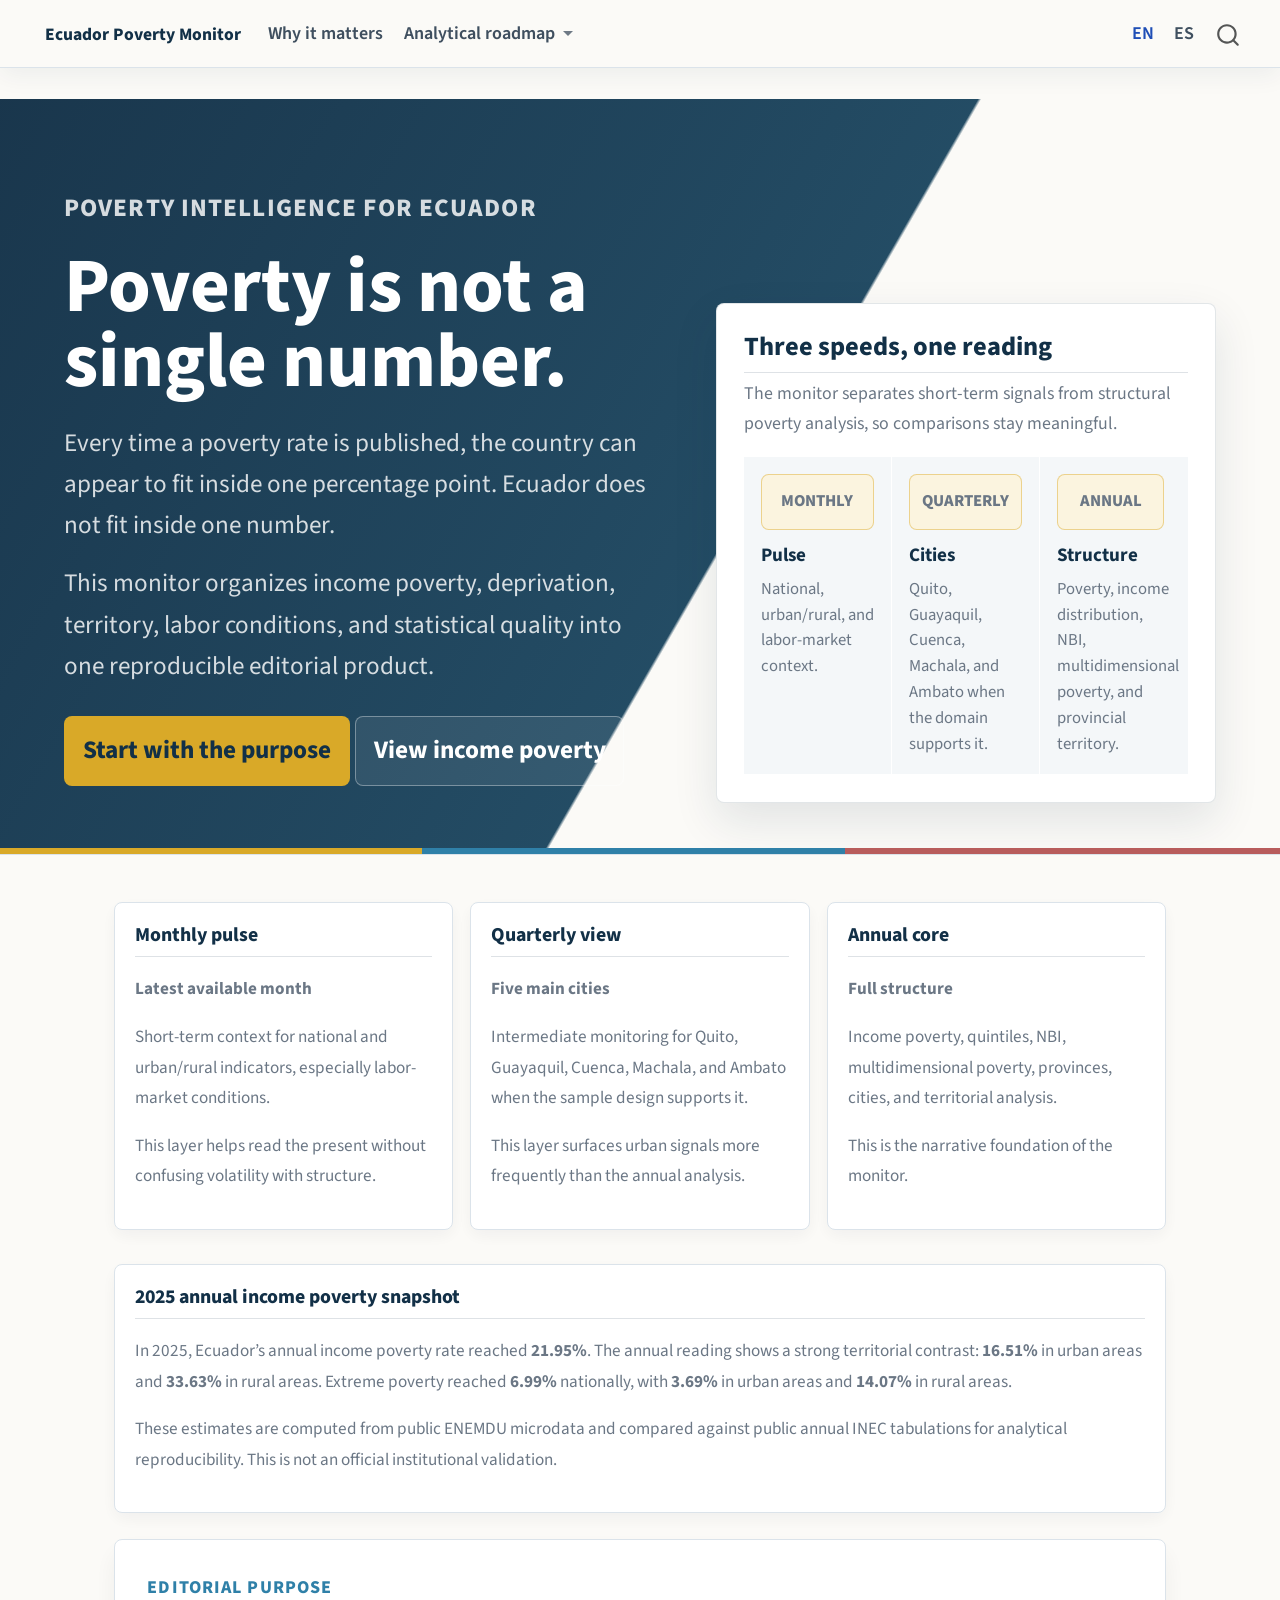
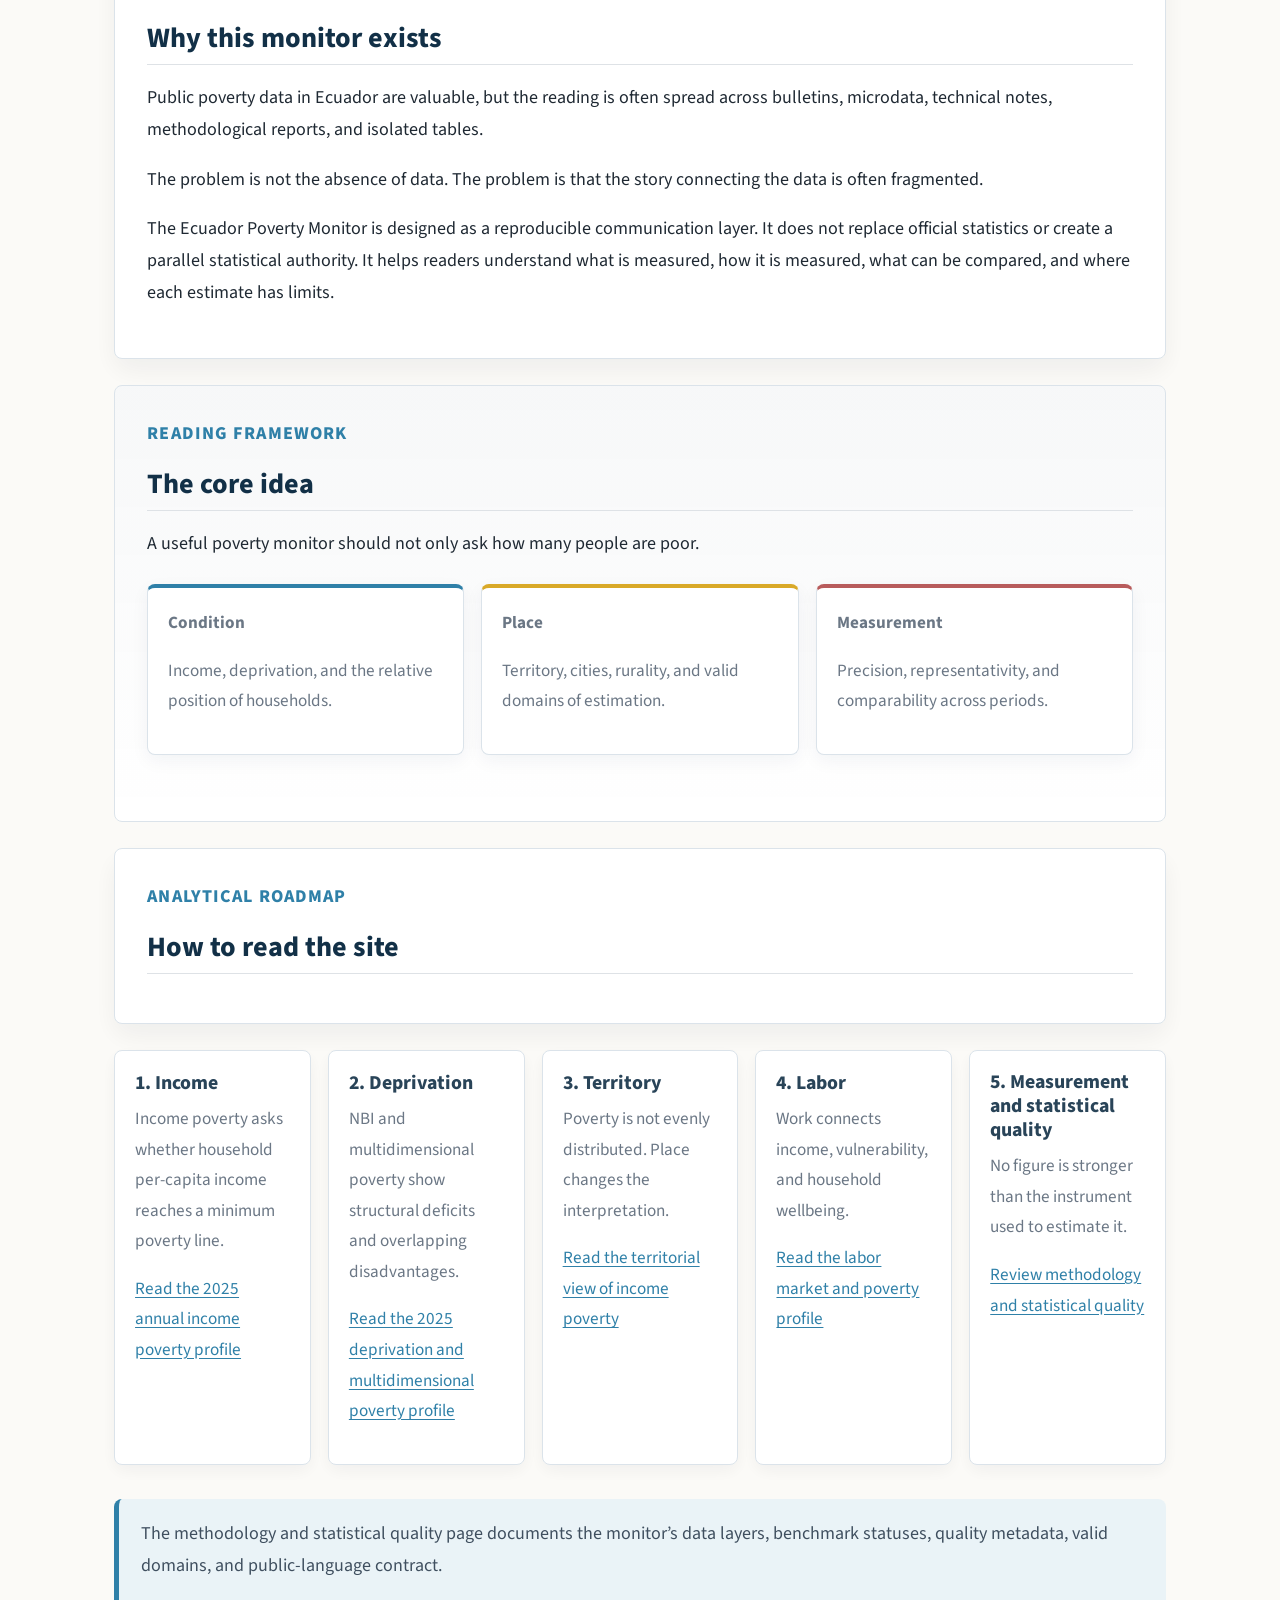
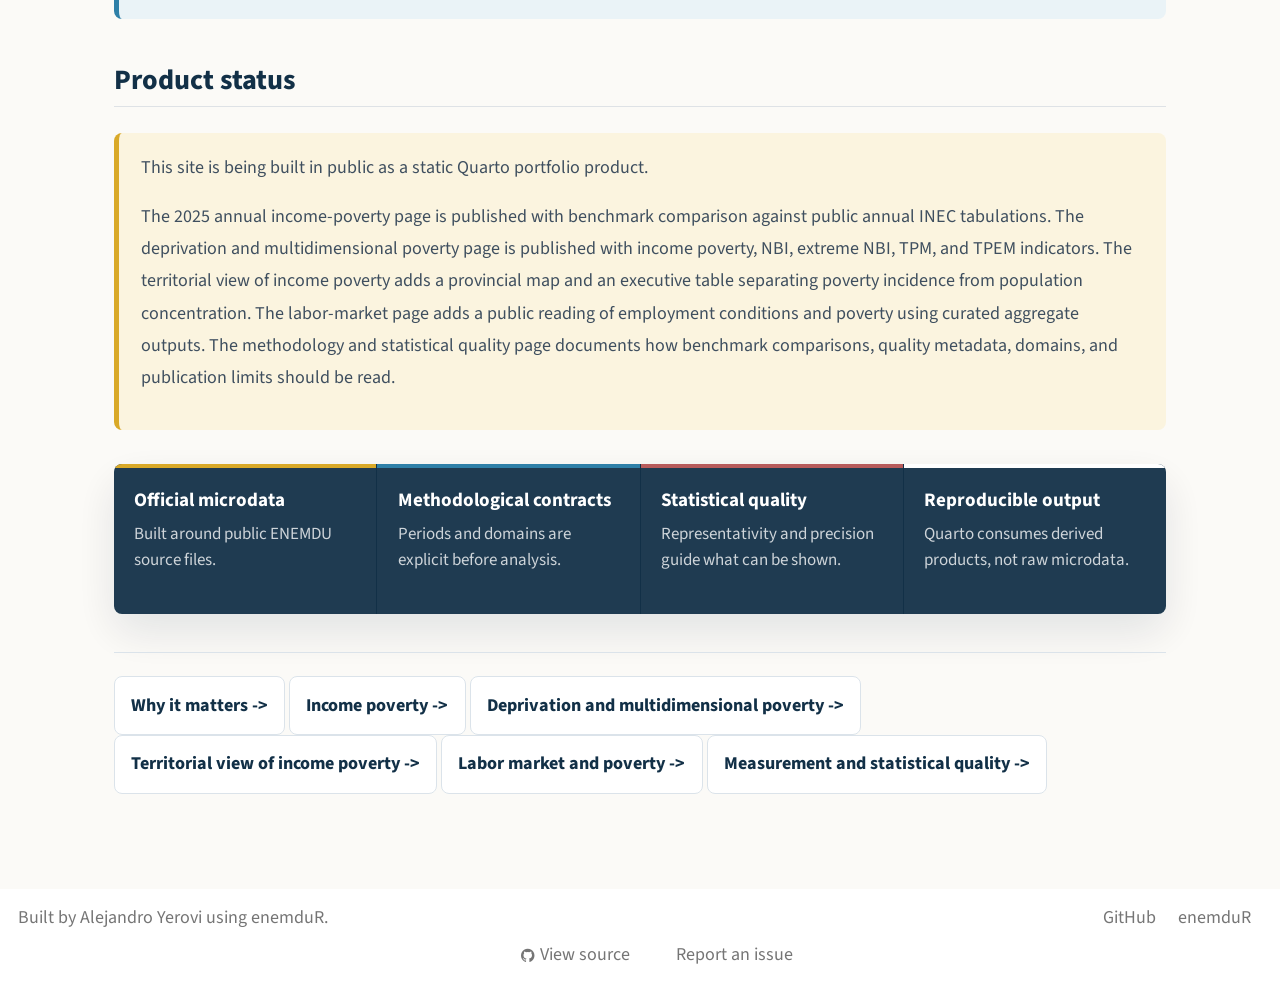
==== commit 5f2f6583: "docs: harden portfolio release" ====
--- a/docs/index.html
+++ b/docs/index.html
@@ -112,11 +112,11 @@
   </li>
         <li>
     <a class="dropdown-item" href="./pages/03_deprivation-multidimensional-poverty.html">
- <span class="dropdown-text">Deprivation &amp; multidimensional poverty</span></a>
+ <span class="dropdown-text">Deprivation and multidimensional poverty</span></a>
   </li>
         <li>
     <a class="dropdown-item" href="./pages/05_territorial-province-income-poverty.html">
- <span class="dropdown-text">Provincial income poverty</span></a>
+ <span class="dropdown-text">Territorial view of income poverty</span></a>
   </li>
         <li>
     <a class="dropdown-item" href="./pages/06_labor-market-poverty.html">
@@ -290,7 +290,7 @@
 <section id="territory" class="level3 story-step">
 <h3 class="anchored" data-anchor-id="territory">3. Territory</h3>
 <p>Poverty is not evenly distributed. Place changes the interpretation.</p>
-<p><a href="./pages/05_territorial-province-income-poverty.html">Read the provincial income poverty profile</a></p>
+<p><a href="./pages/05_territorial-province-income-poverty.html">Read the territorial view of income poverty</a></p>
 </section>
 <section id="labor" class="level3 story-step">
 <h3 class="anchored" data-anchor-id="labor">4. Labor</h3>
@@ -310,7 +310,7 @@
 <h2 class="anchored" data-anchor-id="product-status">Product status</h2>
 <div class="data-warning">
 <p>This site is being built in public as a static Quarto portfolio product.</p>
-<p>The 2025 annual income-poverty page is published with benchmark comparison against public annual INEC tabulations. The deprivation and multidimensional poverty page is published with income poverty, NBI, extreme NBI, TPM, and TPEM indicators. The provincial income-poverty page adds a territorial map and an executive table separating poverty incidence from population concentration. The labor-market page adds a public reading of employment conditions and poverty using curated aggregate outputs. The methodology and statistical quality page documents how benchmark comparisons, quality metadata, domains, and publication limits should be read.</p>
+<p>The 2025 annual income-poverty page is published with benchmark comparison against public annual INEC tabulations. The deprivation and multidimensional poverty page is published with income poverty, NBI, extreme NBI, TPM, and TPEM indicators. The territorial view of income poverty adds a provincial map and an executive table separating poverty incidence from population concentration. The labor-market page adds a public reading of employment conditions and poverty using curated aggregate outputs. The methodology and statistical quality page documents how benchmark comparisons, quality metadata, domains, and publication limits should be read.</p>
 </div>
 <div class="proof-strip">
 <div class="proof-item">
@@ -331,7 +331,7 @@
 </div>
 </div>
 <div class="page-nav">
-<p><a href="./pages/01_why-monitor.html">Why it matters -&gt;</a> <a href="./pages/02_income-poverty.html">Income poverty -&gt;</a> <a href="./pages/05_territorial-province-income-poverty.html">Provincial income poverty -&gt;</a> <a href="./pages/06_labor-market-poverty.html">Labor market and poverty -&gt;</a> <a href="./pages/04_methodology-quality.html">Measurement and statistical quality -&gt;</a></p>
+<p><a href="./pages/01_why-monitor.html">Why it matters -&gt;</a> <a href="./pages/02_income-poverty.html">Income poverty -&gt;</a> <a href="./pages/03_deprivation-multidimensional-poverty.html">Deprivation and multidimensional poverty -&gt;</a> <a href="./pages/05_territorial-province-income-poverty.html">Territorial view of income poverty -&gt;</a> <a href="./pages/06_labor-market-poverty.html">Labor market and poverty -&gt;</a> <a href="./pages/04_methodology-quality.html">Measurement and statistical quality -&gt;</a></p>
 </div>
 </section>
 </div>
